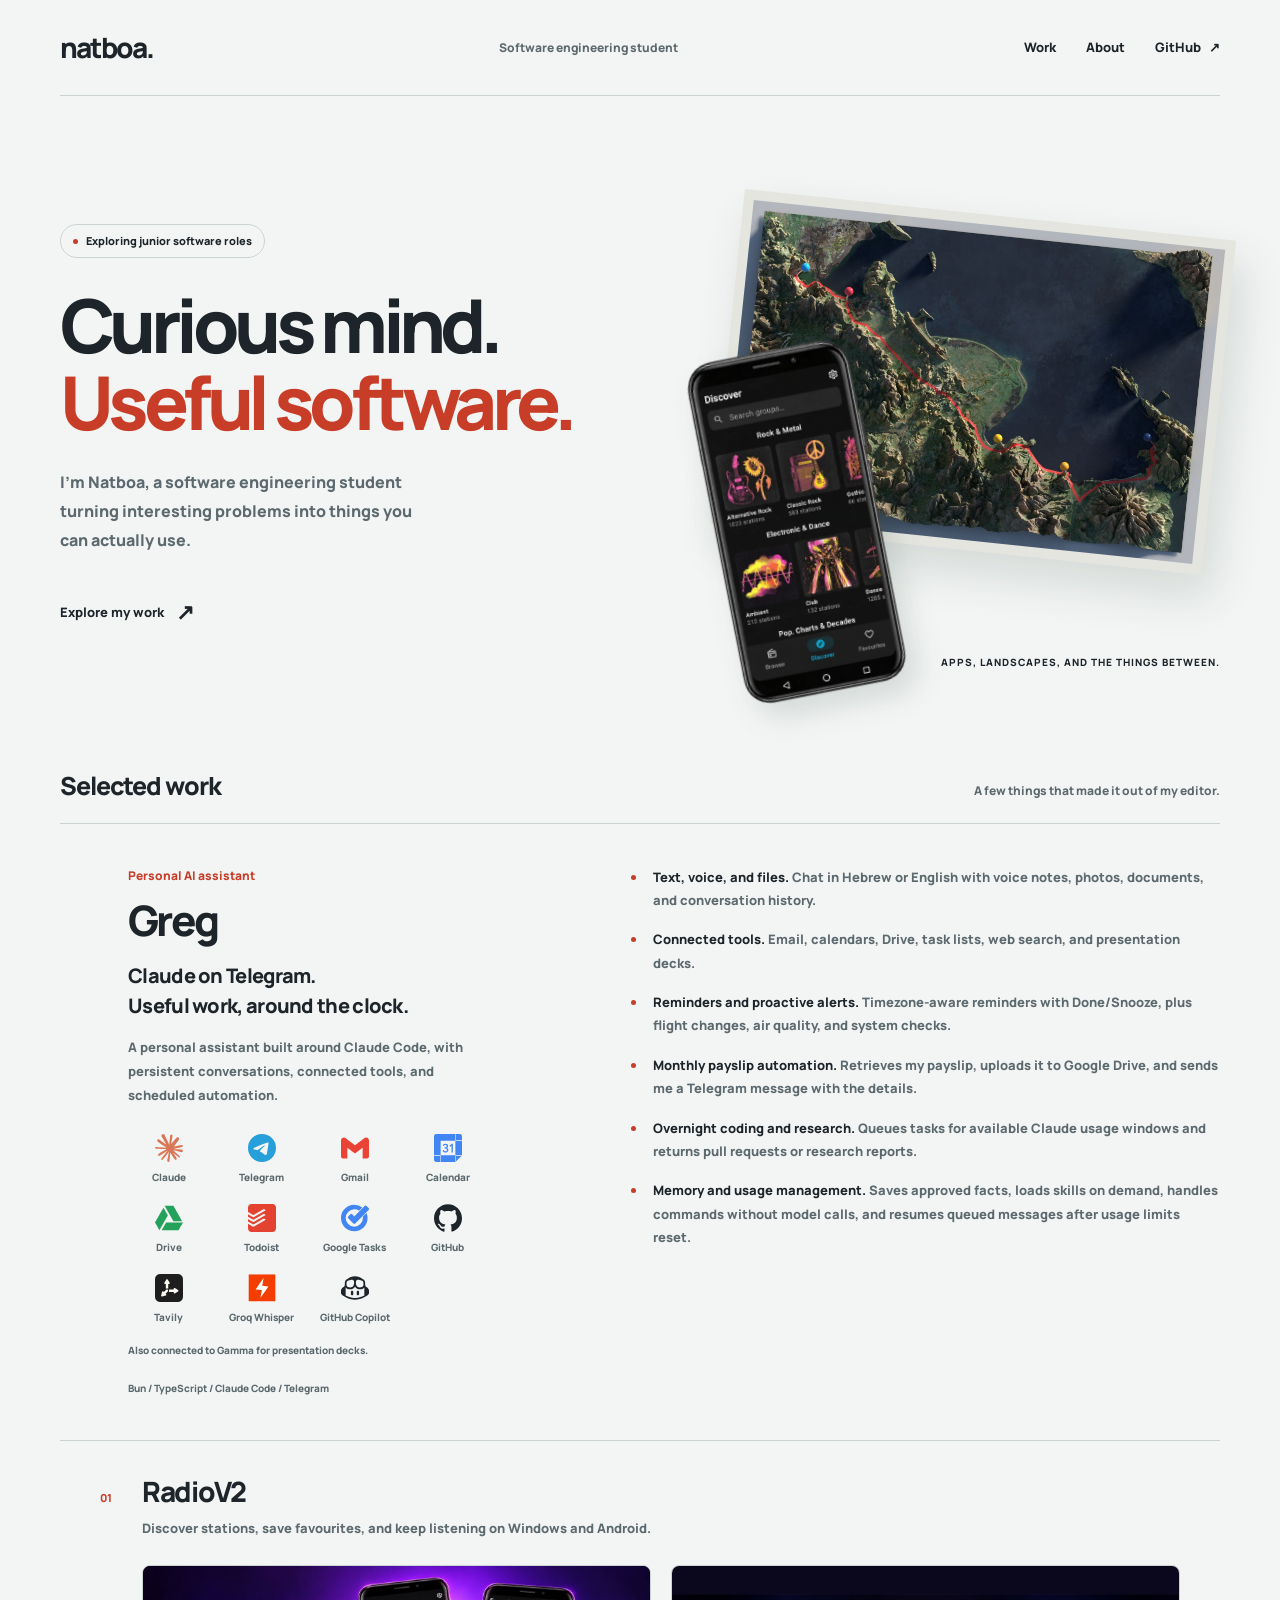
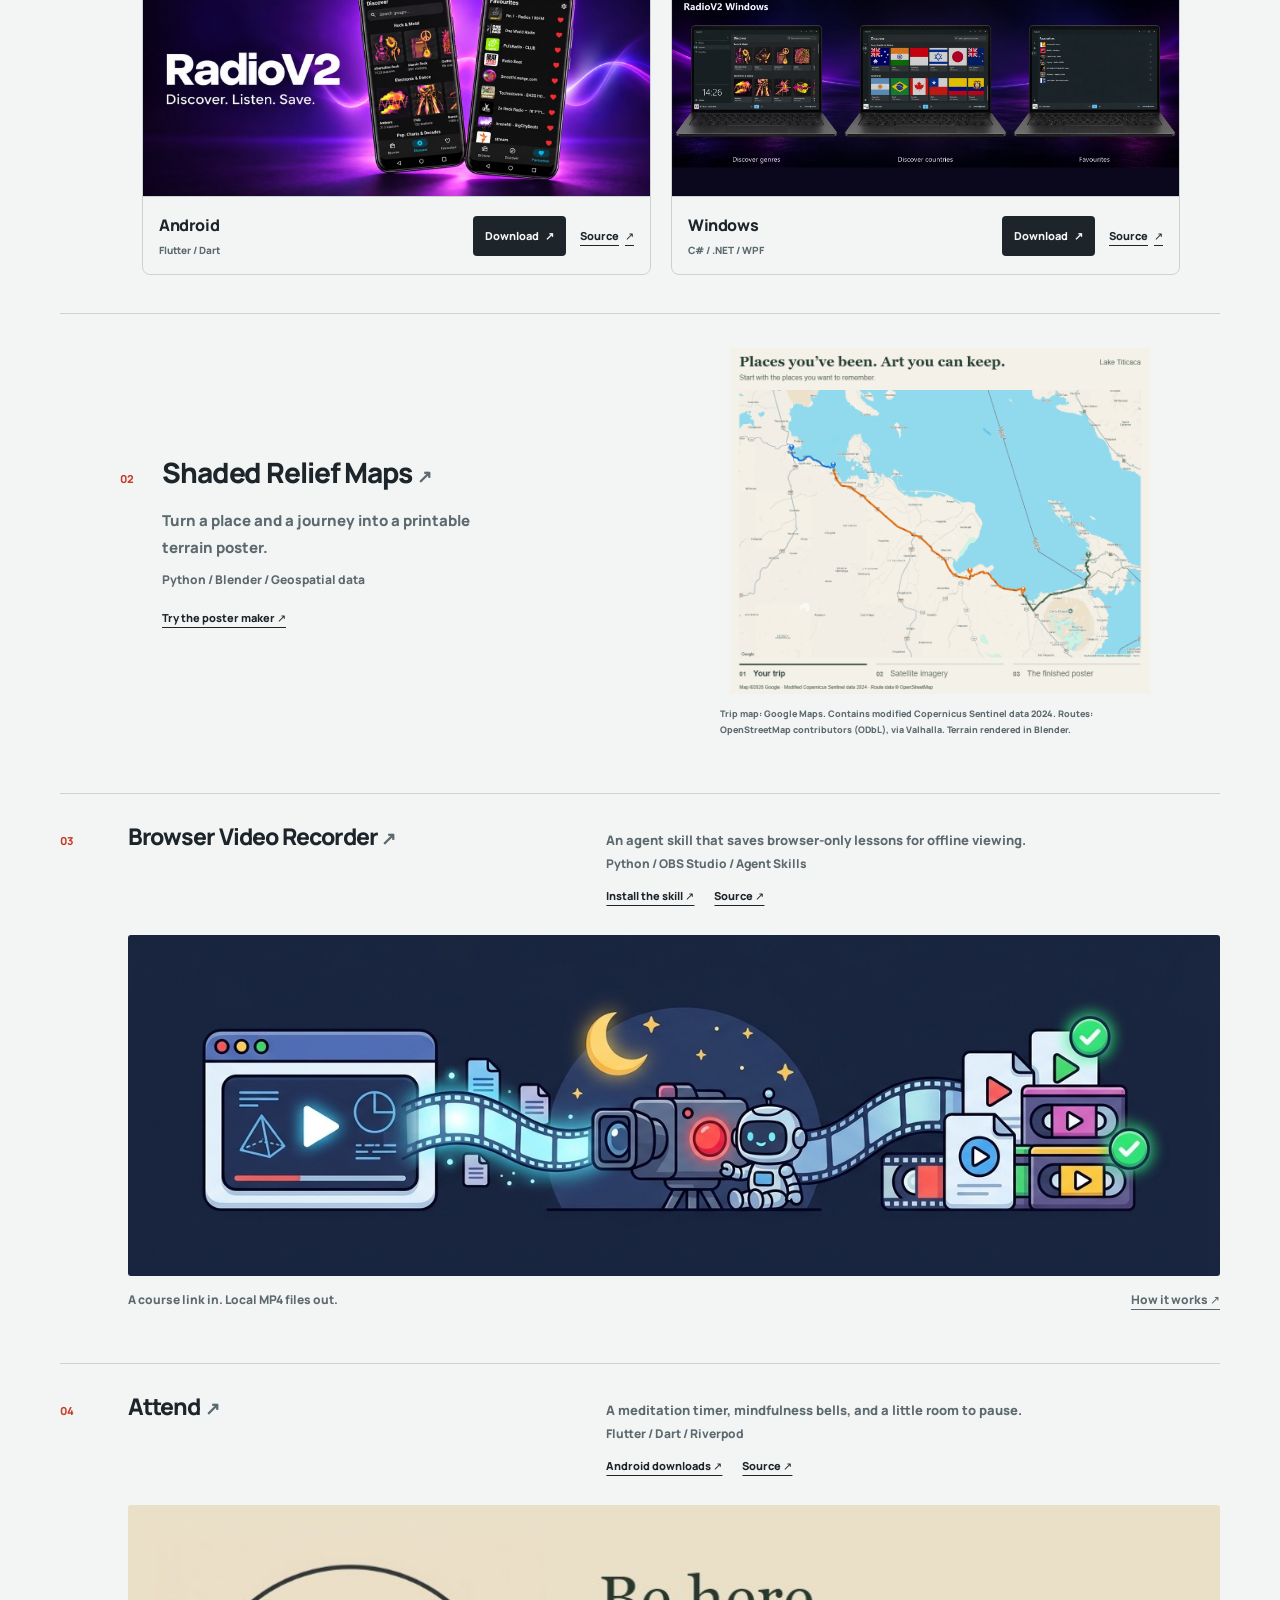
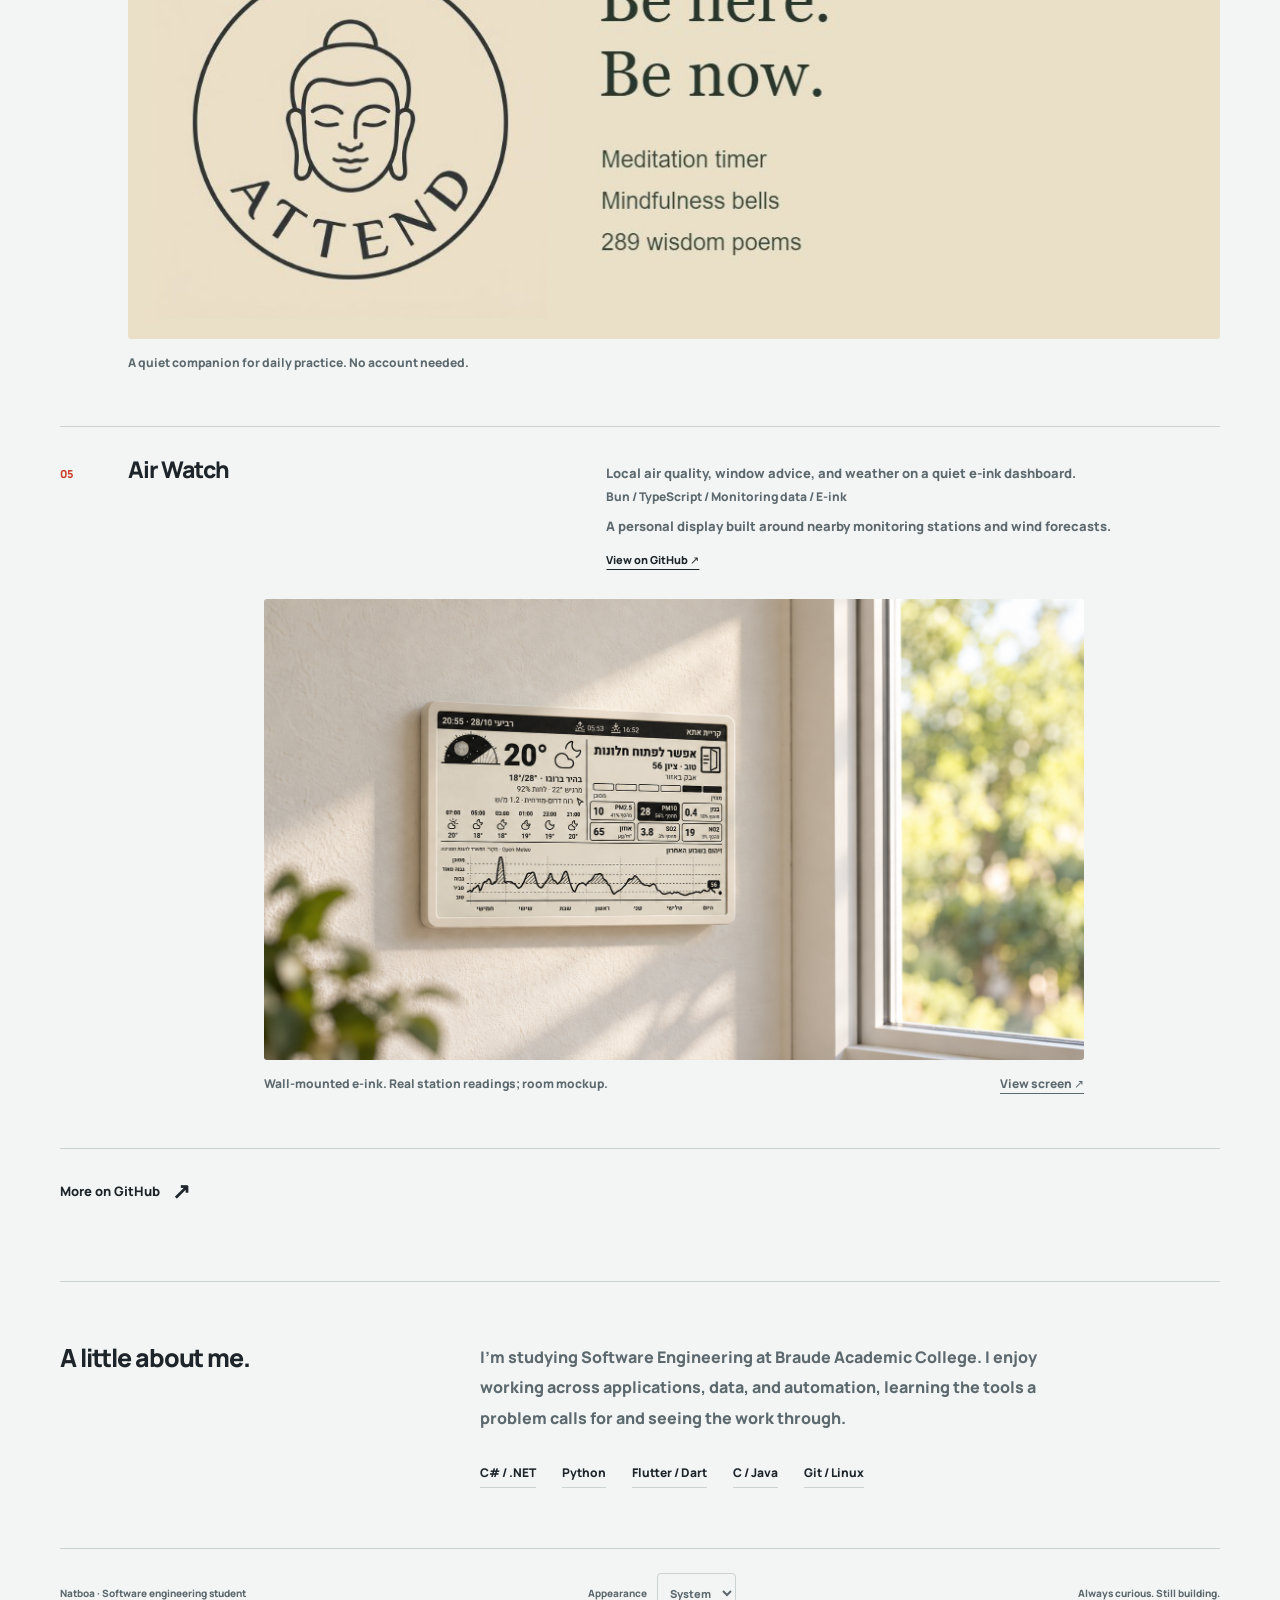
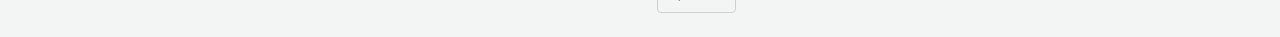
==== index.html @ 96e005fb "Add Air Watch e-ink dashboard and public source link" ====
<!doctype html>
<html lang="en">
<head>
  <meta charset="utf-8">
  <meta name="viewport" content="width=device-width, initial-scale=1">
  <meta name="description" content="Natboa, Software Engineering student at Braude Academic College. Explore my radio apps, terrain poster maker, and automation tools.">
  <meta name="theme-color" content="#f3f5f4" media="(prefers-color-scheme: light)">
  <meta name="theme-color" content="#151c1d" media="(prefers-color-scheme: dark)">
  <meta property="og:title" content="Natboa | Curious mind. Useful software.">
  <meta property="og:description" content="Apps, landscapes, and the things between. Selected projects by a Software Engineering student.">
  <meta property="og:type" content="website">
  <meta property="og:url" content="https://natboa.dev/">
  <meta property="og:image" content="https://natboa.dev/assets/social.jpg">
  <meta name="twitter:card" content="summary_large_image">
  <link rel="canonical" href="https://natboa.dev/">
  <link rel="icon" href="assets/favicon.svg" type="image/svg+xml">
  <link rel="preload" href="assets/manrope.woff2" as="font" type="font/woff2" crossorigin>
  <title>Natboa | Curious mind. Useful software.</title>
  <script>
    try {
      const savedTheme = localStorage.getItem('natboa-theme');
      if (savedTheme === 'light' || savedTheme === 'dark') document.documentElement.dataset.theme = savedTheme;
    } catch {}
  </script>
  <link rel="stylesheet" href="styles.css?v=7">
  <script src="app.js?v=2" defer></script>
</head>
<body>
  <a class="skip-link" href="#main">Skip to content</a>
  <div class="shell">
    <header class="site-nav">
      <a class="wordmark" href="#top" aria-label="Natboa, back to top">natboa.</a>
      <span class="role">Software engineering student</span>
      <nav aria-label="Main navigation">
        <a href="#work">Work</a>
        <a href="#about">About</a>
        <a href="https://github.com/Natboa" class="external">GitHub <span aria-hidden="true">↗</span></a>
      </nav>
    </header>

    <main id="main">
      <section class="hero" id="top" aria-labelledby="intro-title">
        <div class="hero-copy enter">
          <span class="availability">Exploring junior software roles</span>
          <h1 id="intro-title">Curious mind.<span>Useful software.</span></h1>
          <p>I'm Natboa, a software engineering student turning interesting problems into things you can actually use.</p>
          <a class="text-link hero-link" href="#work">Explore my work <span aria-hidden="true">↗</span></a>
        </div>
        <div class="hero-objects enter enter-later">
          <a class="terrain-print" href="#terrain" aria-label="Explore Shaded Relief Maps">
            <img src="assets/terrain.jpg" alt="Lake Titicaca rendered as a three-dimensional terrain poster, with a red travel route and colourful pins." width="1800" height="1200" fetchpriority="high">
          </a>
          <a class="phone-object" href="#radio" aria-label="Explore RadioV2">
            <img src="assets/phone.webp" alt="RadioV2 genre discovery inside an Android phone, including navigation buttons." width="500" height="958">
          </a>
          <p class="object-caption">Apps, landscapes, and the things between.</p>
        </div>
      </section>

      <section class="work" id="work" aria-labelledby="work-title">
        <div class="section-head">
          <h2 id="work-title">Selected work</h2>
          <p>A few things that made it out of my editor.</p>
        </div>

        <article class="greg-project" id="greg" aria-labelledby="greg-title">
          <div class="greg-copy">
            <p class="greg-kicker">Personal AI assistant</p>
            <h3 id="greg-title">Greg</h3>
            <p class="greg-intro">Claude on Telegram.<br>Useful work, around the clock.</p>
            <p class="greg-description">A personal assistant built around Claude Code, with persistent conversations, connected tools, and scheduled automation.</p>
            <ul class="greg-integrations" aria-label="Services and tools Greg uses">
              <li><span class="integration-icon" style="--brand-icon:url('assets/integrations/claude.svg');--brand-color:#d97757" aria-hidden="true"></span><span>Claude</span></li>
              <li><span class="integration-icon" style="--brand-icon:url('assets/integrations/telegram.svg');--brand-color:#269fdb" aria-hidden="true"></span><span>Telegram</span></li>
              <li><span class="integration-icon" style="--brand-icon:url('assets/integrations/gmail.svg');--brand-color:#ea4335" aria-hidden="true"></span><span>Gmail</span></li>
              <li><span class="integration-icon" style="--brand-icon:url('assets/integrations/googlecalendar.svg');--brand-color:#4285f4" aria-hidden="true"></span><span>Calendar</span></li>
              <li><span class="integration-icon" style="--brand-icon:url('assets/integrations/googledrive.svg');--brand-color:#24a15a" aria-hidden="true"></span><span>Drive</span></li>
              <li><span class="integration-icon" style="--brand-icon:url('assets/integrations/todoist.svg');--brand-color:#e44332" aria-hidden="true"></span><span>Todoist</span></li>
              <li><span class="integration-icon" style="--brand-icon:url('assets/integrations/googletasks.svg');--brand-color:#4285f4" aria-hidden="true"></span><span>Google Tasks</span></li>
              <li><span class="integration-icon" style="--brand-icon:url('assets/integrations/github.svg')" aria-hidden="true"></span><span>GitHub</span></li>
              <li><img class="integration-image" src="assets/integrations/tavily.svg" width="28" height="28" alt="" aria-hidden="true"><span>Tavily</span></li>
              <li><img class="integration-image" src="assets/integrations/groq.svg" width="28" height="28" alt="" aria-hidden="true"><span>Groq Whisper</span></li>
              <li><span class="integration-icon" style="--brand-icon:url('assets/integrations/githubcopilot.svg')" aria-hidden="true"></span><span>GitHub Copilot</span></li>
            </ul>
            <p class="greg-extra-integration">Also connected to Gamma for presentation decks.</p>
            <p class="greg-stack">Bun / TypeScript / Claude Code / Telegram</p>
          </div>
          <ul class="greg-capabilities" aria-label="Greg's capabilities">
            <li><strong>Text, voice, and files.</strong> Chat in Hebrew or English with voice notes, photos, documents, and conversation history.</li>
            <li><strong>Connected tools.</strong> Email, calendars, Drive, task lists, web search, and presentation decks.</li>
            <li><strong>Reminders and proactive alerts.</strong> Timezone-aware reminders with Done/Snooze, plus flight changes, air quality, and system checks.</li>
            <li><strong>Monthly payslip automation.</strong> Retrieves my payslip, uploads it to Google Drive, and sends me a Telegram message with the details.</li>
            <li><strong>Overnight coding and research.</strong> Queues tasks for available Claude usage windows and returns pull requests or research reports.</li>
            <li><strong>Memory and usage management.</strong> Saves approved facts, loads skills on demand, handles commands without model calls, and resumes queued messages after usage limits reset.</li>
          </ul>
        </article>

        <article class="project" id="radio">
          <div class="radio-layout">
            <header class="radio-heading">
              <span class="project-number" aria-hidden="true">01</span>
              <div><h3>RadioV2</h3><p>Discover stations, save favourites, and keep listening on Windows and Android.</p></div>
            </header>
            <div class="radio-gallery">
              <figure class="radio-platform">
                <a class="radio-artwork" href="assets/radio.jpg" target="_blank" rel="noopener" aria-label="View the RadioV2 Android banner at full size">
                  <img src="assets/radio.jpg" alt="Two RadioV2 Android screens, showing genre discovery and favourite stations, in black phone mockups on a purple background." width="1440" height="654" loading="lazy">
                </a>
                <figcaption class="platform-caption">
                  <div class="platform-name"><h4>Android</h4><p>Flutter / Dart</p></div>
                  <div class="platform-actions"><a class="platform-download" href="https://github.com/Natboa/RadioV2-Android/releases" aria-label="Download RadioV2 for Android">Download <span aria-hidden="true">↗</span></a><a class="platform-source" href="https://github.com/Natboa/RadioV2-Android" aria-label="View RadioV2 Android source">Source <span aria-hidden="true">↗</span></a></div>
                </figcaption>
              </figure>
              <figure class="radio-platform">
                <a class="radio-artwork" href="assets/radio-windows-laptops.webp" target="_blank" rel="noopener" aria-label="View the RadioV2 Windows laptop banner at full size">
                  <img src="assets/radio-windows-laptops.webp" alt="RadioV2 for Windows displayed on three laptops against a purple background: genre discovery, country discovery, and favourites." width="1800" height="620" loading="lazy">
                </a>
                <figcaption class="platform-caption">
                  <div class="platform-name"><h4>Windows</h4><p>C# / .NET / WPF</p></div>
                  <div class="platform-actions"><a class="platform-download" href="https://github.com/Natboa/RadioV2/releases" aria-label="Download RadioV2 for Windows">Download <span aria-hidden="true">↗</span></a><a class="platform-source" href="https://github.com/Natboa/RadioV2" aria-label="View RadioV2 Windows source">Source <span aria-hidden="true">↗</span></a></div>
                </figcaption>
              </figure>
            </div>
          </div>
        </article>

        <article class="project" id="terrain">
          <div class="terrain-layout">
          <div class="terrain-copy">
            <span class="project-number" aria-hidden="true">02</span>
            <h3><a href="https://mapyourtrip.vercel.app">Shaded Relief Maps <span aria-hidden="true">↗</span></a></h3>
            <div class="project-description">
              <p>Turn a place and a journey into a printable terrain poster.</p>
              <p class="stack">Python / Blender / Geospatial data</p>
              <div class="project-links"><a href="https://mapyourtrip.vercel.app">Try the poster maker ↗</a></div>
            </div>
          </div>
          <div class="project-preview" id="terrain-preview">

            <div class="preview-content">
              <div class="terrain-preview-frame"><picture><source media="(prefers-reduced-motion: reduce)" srcset="assets/terrain-still.jpg"><img id="terrain-animation" src="assets/terrain-process.gif" alt="The actual Lake Titicaca map with trip pins becomes satellite imagery, then the finished three-dimensional terrain poster." width="960" height="792" loading="lazy"></picture></div>
              <p class="asset-credit">Trip map: Google Maps. Contains modified Copernicus Sentinel data 2024. Routes: OpenStreetMap contributors (ODbL), via Valhalla. Terrain rendered in Blender.</p>
            </div>
          </div>
          </div>
        </article>

        <article class="project" id="recorder">
          <div class="project-row">
            <span class="project-number" aria-hidden="true">03</span>
            <h3><a href="https://github.com/Natboa/browser-video-recorder">Browser Video Recorder <span aria-hidden="true">↗</span></a></h3>
            <div class="project-description">
              <p>An agent skill that saves browser-only lessons for offline viewing.</p>
              <p class="stack">Python / OBS Studio / Agent Skills</p>
              <div class="project-links"><a href="https://github.com/Natboa/browser-video-recorder#install">Install the skill ↗</a><a href="https://github.com/Natboa/browser-video-recorder">Source ↗</a></div>
            </div>
          </div>
          <div class="project-preview">

            <div class="preview-content">
              <img class="wide-preview recorder-preview" src="assets/video-recorder.jpg" alt="Browser Video Recorder artwork, showing a browser video being recorded with OBS and saved locally." width="1376" height="430" loading="lazy">
              <div class="preview-caption"><p>A course link in. Local MP4 files out.</p><a href="https://github.com/Natboa/browser-video-recorder#readme">How it works ↗</a></div>
            </div>
          </div>
        </article>

        <article class="project" id="attend">
          <div class="project-row">
            <span class="project-number" aria-hidden="true">04</span>
            <h3><a href="https://github.com/Natboa/Attend-Meditation-Aid">Attend <span aria-hidden="true">↗</span></a></h3>
            <div class="project-description">
              <p>A meditation timer, mindfulness bells, and a little room to pause.</p>
              <p class="stack">Flutter / Dart / Riverpod</p>
              <div class="project-links"><a href="https://github.com/Natboa/Attend-Meditation-Aid/releases">Android downloads ↗</a><a href="https://github.com/Natboa/Attend-Meditation-Aid">Source ↗</a></div>
            </div>
          </div>
          <div class="project-preview">

            <div class="preview-content">
              <img class="wide-preview attend-preview" src="assets/attend.jpg" alt="Attend meditation app artwork, featuring a meditation timer, mindfulness bells, and 289 wisdom poems." width="1080" height="430" loading="lazy">
              <div class="preview-caption"><p>A quiet companion for daily practice. No account needed.</p></div>
            </div>
          </div>
        </article>
        <article class="project air-watch-project" id="air-watch" aria-labelledby="air-watch-title">
          <div class="project-row">
            <span class="project-number" aria-hidden="true">05</span>
            <h3 id="air-watch-title">Air Watch</h3>
            <div class="project-description">
              <p>Local air quality, window advice, and weather on a quiet e-ink dashboard.</p>
              <p class="stack">Bun / TypeScript / Monitoring data / E-ink</p>
              <p class="air-watch-note">A personal display built around nearby monitoring stations and wind forecasts.</p>
              <div class="project-links"><a href="https://github.com/Natboa/air-watch-public">View on GitHub ↗</a></div>
            </div>
          </div>
          <div class="project-preview">
            <div class="preview-content">
              <a href="assets/air-watch-wall.png" target="_blank" rel="noopener" aria-label="View the Air Watch e-ink presentation at full size">
                <img class="wide-preview air-watch-preview" src="assets/air-watch-wall.png" alt="A compact ivory e-ink Air Watch display mounted on a pale wall beside a window, showing current readings and a populated weekly pollution graph." width="1672" height="941" loading="lazy">
              </a>
              <div class="preview-caption"><p>Wall-mounted e-ink. Real station readings; room mockup.</p><a href="assets/air-watch-screen.png" target="_blank" rel="noopener">View screen ↗</a></div>
            </div>
          </div>
        </article>
        <a class="more-work text-link" href="https://github.com/Natboa?tab=repositories">More on GitHub <span aria-hidden="true">↗</span></a>
      </section>

      <section class="about" id="about" aria-labelledby="about-title">
        <h2 id="about-title">A little about me.</h2>
        <div>
          <p>I'm studying Software Engineering at Braude Academic College. I enjoy working across applications, data, and automation, learning the tools a problem calls for and seeing the work through.</p>
          <ul class="skills" aria-label="Technologies I work with"><li>C# / .NET</li><li>Python</li><li>Flutter / Dart</li><li>C / Java</li><li>Git / Linux</li></ul>
        </div>
      </section>
    </main>

    <footer>
      <p>Natboa · Software engineering student</p>
      <div class="appearance" hidden><label for="appearance">Appearance</label><select id="appearance"><option value="system">System</option><option value="light">Light</option><option value="dark">Dark</option></select></div>
      <p>Always curious. Still building.</p>
    </footer>
  </div>
</body>
</html>
---- styles.css ----
@font-face {
  font-family: Manrope;
  src: url('assets/manrope.woff2') format('woff2');
  font-style: normal;
  font-weight: 200 800;
  font-display: swap;
}

:root {
  color-scheme: light;
  --bg: #f3f5f4;
  --ink: #1d252a;
  --muted: #5c696e;
  --line: #cbd3d2;
  --accent: #c73d28;
  --surface: #e6ece9;
  --paper: #e4e5df;
  --shadow: #17362623;
  --ease-out: cubic-bezier(.23, 1, .32, 1);
}
@media (prefers-color-scheme: dark) {
  :root:not([data-theme="light"]) {
    color-scheme: dark;
    --bg: #151c1d; --ink: #f0f4ed; --muted: #a9bbb4;
    --line: #344642; --accent: #ff8066; --surface: #24332e;
    --shadow: #0006;
  }
}
:root[data-theme="dark"] {
  color-scheme: dark;
  --bg: #151c1d; --ink: #f0f4ed; --muted: #a9bbb4;
  --line: #344642; --accent: #ff8066; --surface: #24332e;
  --shadow: #0006;
}
* { box-sizing: border-box; }
html { scroll-behavior: smooth; scroll-padding-top: 28px; }
body { margin: 0; color: var(--ink); background: var(--bg); font: 400 16px/1.6 Manrope, Arial, sans-serif; }
a { color: inherit; text-underline-offset: 5px; text-decoration-thickness: 1px; touch-action: manipulation; }
button, select { font: inherit; color: inherit; touch-action: manipulation; }
button, summary { cursor: pointer; }
button, a, summary, select { -webkit-tap-highlight-color: transparent; }
img { display: block; width: 100%; height: auto; }
[hidden] { display: none !important; }
a:focus-visible, button:focus-visible, summary:focus-visible, select:focus-visible { outline: 3px solid var(--accent); outline-offset: 5px; border-radius: 2px; }
::selection { background: var(--accent); color: var(--bg); }
.shell { max-width: 1424px; margin: auto; padding: 0 60px; }
.skip-link { position: fixed; top: 12px; left: 12px; z-index: 10; background: var(--ink); color: var(--bg); padding: 10px 20px; transform: translateY(-160%); }
.skip-link:focus { transform: none; }
.site-nav { min-height: 96px; display: flex; align-items: center; justify-content: space-between; gap: 24px; border-bottom: 1px solid var(--line); }
.wordmark { font-size: 28px; font-weight: 800; letter-spacing: -.065em; text-decoration: none; }
.role { color: var(--muted); font-size: 12px; }
.site-nav nav { display: flex; align-items: center; gap: 30px; }
.site-nav nav a { font-size: 13px; font-weight: 600; text-decoration: none; padding: 12px 0; }
.external { display: flex; align-items: center; gap: 8px; }
.hero { display: grid; grid-template-columns: 1.12fr 1fr; align-items: center; gap: 5%; padding: 62px 0 45px; min-height: 650px; }
.hero-copy { position: relative; z-index: 2; }
.availability { display: inline-flex; align-items: center; gap: 8px; border: 1px solid var(--line); border-radius: 30px; padding: 7px 12px; font-size: 11px; font-weight: 600; }
.availability::before { content: ''; width: 5px; height: 5px; background: var(--accent); border-radius: 50%; }
h1 { font-size: clamp(54px, 5.8vw, 84px); letter-spacing: -.075em; line-height: 1.04; font-weight: 600; margin: 28px 0; }
h1 span { display: block; color: var(--accent); white-space: nowrap; }
.hero-copy > p { max-width: 365px; font-size: 16px; line-height: 1.8; color: var(--muted); }
.text-link { display: inline-flex; align-items: center; gap: 12px; font-size: 13px; font-weight: 700; text-decoration: none; }
.text-link > span { font-size: 22px; transition: transform 180ms var(--ease-out); }
.hero-link { margin-top: 20px; min-height: 44px; }
.hero-objects { position: relative; height: 500px; min-width: 0; }
.terrain-print { position: absolute; right: 0; top: 34px; width: 95%; padding: 10px; background: var(--paper); transform: rotate(6deg); box-shadow: 12px 22px 45px var(--shadow); transition: transform 500ms var(--ease-out); }
.phone-object { position: absolute; width: 37%; left: 0; top: 158px; transform: rotate(-11deg); filter: drop-shadow(9px 16px 14px var(--shadow)); transition: transform 500ms var(--ease-out); }
.object-caption { position: absolute; right: 0; bottom: 0; font-size: 10px; letter-spacing: .10em; text-transform: uppercase; }
.work { padding: 24px 0 0; }
.section-head { border-bottom: 1px solid var(--line); padding-bottom: 20px; display: flex; justify-content: space-between; align-items: baseline; gap: 20px; }
h2 { margin: 0; font-size: 25px; letter-spacing: -.045em; line-height: 1.3; font-weight: 700; }
.section-head p { font-size: 12px; color: var(--muted); margin: 0; }
.greg-project { display: grid; grid-template-columns: 1fr 1.35fr; align-items: start; gap: 64px; padding: 42px 0 44px 68px; border-bottom: 1px solid var(--line); scroll-margin-top: 24px; }
.greg-copy { max-width: 400px; min-width: 0; }
.greg-kicker { font-size: 12px; color: var(--accent); margin: 0 0 12px; font-weight: 650; }
#greg-title { font-size: 42px; font-weight: 600; letter-spacing: -.06em; line-height: 1.1; }
.greg-intro { font-size: 20px; line-height: 1.5; letter-spacing: -.035em; margin: 18px 0 14px; }
.greg-description { color: var(--muted); font-size: 13px; line-height: 1.85; max-width: 340px; }
.greg-stack { color: var(--muted); font-size: 10px; margin: 22px 0 0; }
.greg-integrations { list-style: none; display: grid; grid-template-columns: repeat(4, minmax(0, 1fr)); gap: 20px 12px; padding: 0; margin: 27px 0 0; max-width: 360px; }
.greg-integrations li { display: flex; flex-direction: column; align-items: center; gap: 8px; color: var(--muted); text-align: center; font-size: 10px; line-height: 1.4; min-width: 0; }
.integration-icon { display: block; width: 28px; height: 28px; background: var(--brand-color, var(--ink)); mask: var(--brand-icon) center / contain no-repeat; -webkit-mask: var(--brand-icon) center / contain no-repeat; }
.integration-image { display: block; width: 28px; height: 28px; object-fit: contain; }
.greg-extra-integration { color: var(--muted); font-size: 10px; margin: 18px 0 0; }
.greg-capabilities { margin: 0; padding: 0 0 0 18px; display: grid; gap: 16px; color: var(--muted); font-size: 13px; line-height: 1.8; }
.greg-capabilities li { padding-left: 6px; }
.greg-capabilities li::marker { color: var(--accent); }
.greg-capabilities strong { color: var(--ink); font-weight: 700; }
@media (max-width: 1100px) { .greg-project { padding-left: 0; gap: 36px; } }
@media (max-width: 767px) { .greg-project { grid-template-columns: 1fr; gap: 24px; padding: 30px 0; } .greg-copy { max-width: 100%; } #greg-title { font-size: 36px; } .greg-intro { font-size: 19px; } .greg-capabilities { gap: 14px; } }
.project { border-bottom: 1px solid var(--line); padding-bottom: 22px; scroll-margin-top: 30px; }
.project-row { display: grid; grid-template-columns: 44px 1fr 1.35fr; gap: 24px; align-items: baseline; padding: 28px 0 10px; }
.project-number { font-size: 11px; color: var(--accent); font-weight: 600; }
h3 { font-size: 23px; font-weight: 650; line-height: 1.3; letter-spacing: -.04em; margin: 0; }
h3 a { text-decoration: none; }
h3 span { display: inline-block; font-size: 18px; color: var(--muted); transition: transform 180ms var(--ease-out); }
.project-description p { margin: 0; font-size: 13px; color: var(--muted); }
.project-description .stack { font-size: 12px; margin-top: 3px; }
.project-links { display: flex; flex-wrap: wrap; gap: 4px 20px; margin-top: 10px; }
.project-links a { font-size: 11px; padding: 4px 0; }
.project-preview { margin-left: 68px; }
.preview-content { padding: 16px 0 10px; }
.wide-preview { border-radius: 3px; }
.preview-caption { display: flex; justify-content: space-between; align-items: center; gap: 16px; padding: 14px 0 22px; color: var(--muted); font-size: 12px; }
.preview-caption p { margin: 0; }
.preview-caption a { flex-shrink: 0; }
.radio-layout { max-width: 1080px; margin: 0 auto; padding: 32px 0 16px; }
.radio-heading { display: grid; grid-template-columns: 24px minmax(0, 1fr); gap: 18px; align-items: baseline; margin-bottom: 24px; }
.radio-heading h3 { font-size: 28px; letter-spacing: -.045em; }
.radio-heading p { margin: 8px 0 0; color: var(--muted); font-size: 13px; line-height: 1.8; }
.radio-gallery { display: grid; grid-template-columns: repeat(2, minmax(0, 1fr)); gap: 20px; margin-left: 42px; align-items: stretch; }
.radio-platform { min-width: 0; margin: 0; border: 1px solid var(--line); border-radius: 8px; overflow: hidden; }
.radio-artwork { display: flex; align-items: center; width: 100%; aspect-ratio: 2.2 / 1; overflow: hidden; background: #0b071c; }
.radio-artwork img { width: 100%; height: 100%; object-fit: contain; }
.radio-artwork:focus-visible { outline-offset: -5px; }
.platform-caption { display: flex; justify-content: space-between; align-items: center; gap: 16px; padding: 16px; border-top: 1px solid var(--line); }
.platform-name h4 { margin: 0; font-size: 16px; font-weight: 700; letter-spacing: -.025em; }
.platform-name p { margin: 3px 0 0; color: var(--muted); font-size: 10px; }
.platform-actions { display: flex; align-items: center; gap: 14px; }
.platform-actions a { display: inline-flex; align-items: center; justify-content: center; gap: 6px; white-space: nowrap; font-size: 11px; min-height: 40px; }
.platform-download { padding: 8px 12px; background: var(--ink); color: var(--bg); border-radius: 4px; font-weight: 650; text-decoration: none; }
.platform-source { padding: 8px 0; }
@media (hover: hover) and (pointer: fine) { .platform-download:hover { color: var(--bg); opacity: .85; } }
.terrain-layout { max-width: 1040px; margin: 0 auto; padding: 34px 0; display: grid; grid-template-columns: minmax(0, 1fr) minmax(0, 440px); gap: 64px; align-items: center; }
.terrain-copy { display: grid; grid-template-columns: 24px minmax(0, 1fr); gap: 16px 18px; align-items: baseline; }
.terrain-copy h3 { font-size: 28px; }
.terrain-copy .project-description { grid-column: 2; max-width: 360px; }
.terrain-copy .project-description > p:first-child { font-size: 15px; line-height: 1.8; margin-bottom: 9px; }
.terrain-copy .project-links { margin-top: 16px; }
#terrain-preview { margin: 0; }
#terrain-preview .preview-content { max-width: 440px; margin: 0; padding: 0; }
#terrain-preview .asset-credit { margin-top: 12px; font-size: 9px; line-height: 1.7; }
.terrain-preview-frame { max-width: 420px; margin: 0 auto; }
.terrain-preview-frame img { width: 100%; margin: auto; }
@media (max-width: 900px) { .terrain-layout { grid-template-columns: 1fr; max-width: 620px; gap: 26px; padding: 30px 0; } #terrain-preview .preview-content { margin: 0 auto; } }
.asset-credit { color: var(--muted); font-size: 10px; margin: 0; }
.more-work { margin-top: 25px; }
.about { display: grid; grid-template-columns: 1fr 2fr; gap: 50px; border-top: 1px solid var(--line); margin-top: 72px; padding: 60px 0; }
.about p { max-width: 600px; line-height: 1.9; color: var(--muted); font-size: 16px; margin: 0; }
.skills { list-style: none; display: flex; flex-wrap: wrap; gap: 12px 26px; margin: 25px 0 0; padding: 0; }
.skills li { font-size: 12px; border-bottom: 1px solid var(--line); padding: 5px 0; }
footer { display: flex; align-items: center; justify-content: space-between; gap: 20px; border-top: 1px solid var(--line); padding: 24px 0; color: var(--muted); font-size: 10px; }
footer p { margin: 0; }
.appearance { display: flex; align-items: center; gap: 10px; }
.appearance select { font-size: 11px; background: var(--bg); border: 1px solid var(--line); border-radius: 4px; padding: 8px; min-height: 40px; }
@keyframes enter { from { opacity: .3; transform: translateY(16px); } to { opacity: 1; transform: none; } }
.enter { animation: enter 600ms var(--ease-out) both; }
.enter-later { animation-delay: 80ms; }
@media (hover: hover) and (pointer: fine) {
  a:hover { color: var(--accent); }
  .text-link:hover > span, h3 a:hover > span { transform: translate(3px, -3px); }
  .hero-objects:hover .terrain-print { transform: rotate(3deg) translateY(-4px); }
  .hero-objects:hover .phone-object { transform: rotate(-7deg) translateY(-10px); }
}
@media (max-width: 1100px) {
  .shell { padding: 0 36px; }
  .hero { gap: 4%; min-height: 580px; padding: 48px 0 36px; }
  h1 { font-size: clamp(48px, 5.7vw, 64px); }
  .hero-objects { height: 420px; }
  .terrain-print { top: 48px; }
  .phone-object { top: 155px; }
  .object-caption { font-size: 8px; }
  .project-row { grid-template-columns: 30px 1fr 1.25fr; gap: 20px; }
  .project-preview { margin-left: 50px; }
  h3 { font-size: 21px; }
}
@media (max-width: 767px) {
  .shell { padding: 0 24px; }
  .site-nav { min-height: 80px; gap: 16px; }
  .wordmark { font-size: 25px; }
  .role { display: none; }
  .site-nav nav { gap: 19px; }
  .site-nav nav a { font-size: 12px; }
  .hero { grid-template-columns: 1fr; padding: 38px 0 24px; gap: 18px; }
  h1 { font-size: clamp(45px, 8.8vw, 66px); margin: 23px 0; }
  .hero-copy > p { font-size: 14px; max-width: 355px; }
  .hero-link { margin-top: 10px; }
  .hero-objects { height: clamp(330px, 73vw, 460px); width: min(100%, 540px); margin: 0 auto; }
  .terrain-print { width: 85%; top: 24px; right: 7px; padding: 8px; }
  .phone-object { width: 31%; left: 7px; top: 100px; }
  .object-caption { right: 4px; bottom: 0; font-size: 8px; letter-spacing: .07em; }
  .work { padding-top: 15px; }
  .section-head { align-items: start; flex-direction: column; gap: 7px; }
  .section-head h2 { font-size: 23px; }
  .section-head p { font-size: 11px; }
  .project-row { grid-template-columns: 24px 1fr; gap: 10px 14px; padding: 26px 0 4px; }
  .project-description { grid-column: 2; }
  .project-preview { margin-left: 38px; }
  .project { padding-bottom: 14px; }
  h3 { font-size: 22px; }
  .project-links { gap: 3px 18px; margin-top: 8px; }
  .project-links a { min-height: 36px; display: inline-flex; align-items: center; }
  .preview-content { margin-left: -38px; }
  .preview-caption { align-items: flex-start; flex-wrap: wrap; font-size: 11px; padding: 12px 0 18px; }
  .radio-layout { padding: 28px 0 12px; }
  .radio-heading { grid-template-columns: 1fr; gap: 0; margin-bottom: 20px; }
  .radio-heading .project-number { display: none; }
  .radio-heading h3 { font-size: 25px; }
  .radio-gallery { grid-template-columns: 1fr; margin-left: 0; gap: 16px; }
  .platform-caption { padding: 14px; gap: 12px; }
  .platform-actions { gap: 12px; }
  #terrain-preview .preview-content { margin: 0 auto; max-width: 360px; }
  .terrain-preview-frame { max-width: 300px; }
  .about { grid-template-columns: 1fr; gap: 25px; margin-top: 48px; padding: 40px 0; }
  .about p { font-size: 14px; }
  footer { flex-wrap: wrap; gap: 18px 12px; font-size: 9px; }
  footer .appearance { margin-left: auto; }
  footer > p:last-child { flex-basis: 100%; }
}
@media (max-width: 359px) {
  .hero-copy h1 { font-size: 36px; }
  .platform-caption { padding: 12px; }
  .platform-actions { gap: 10px; }
}
@media (prefers-reduced-motion: reduce) {
  html { scroll-behavior: auto; }
  *, *::before, *::after { animation: none !important; transition: none !important; }
  .hero-objects:hover .terrain-print { transform: rotate(6deg); }
  .hero-objects:hover .phone-object { transform: rotate(-11deg); }
}

/* Air Watch: preserve the existing project grid and theme tokens. */
.air-watch-note { margin-top: 10px !important; }
.air-watch-project .preview-content { max-width: 820px; margin-inline: auto; }
.air-watch-preview { width: 100%; }
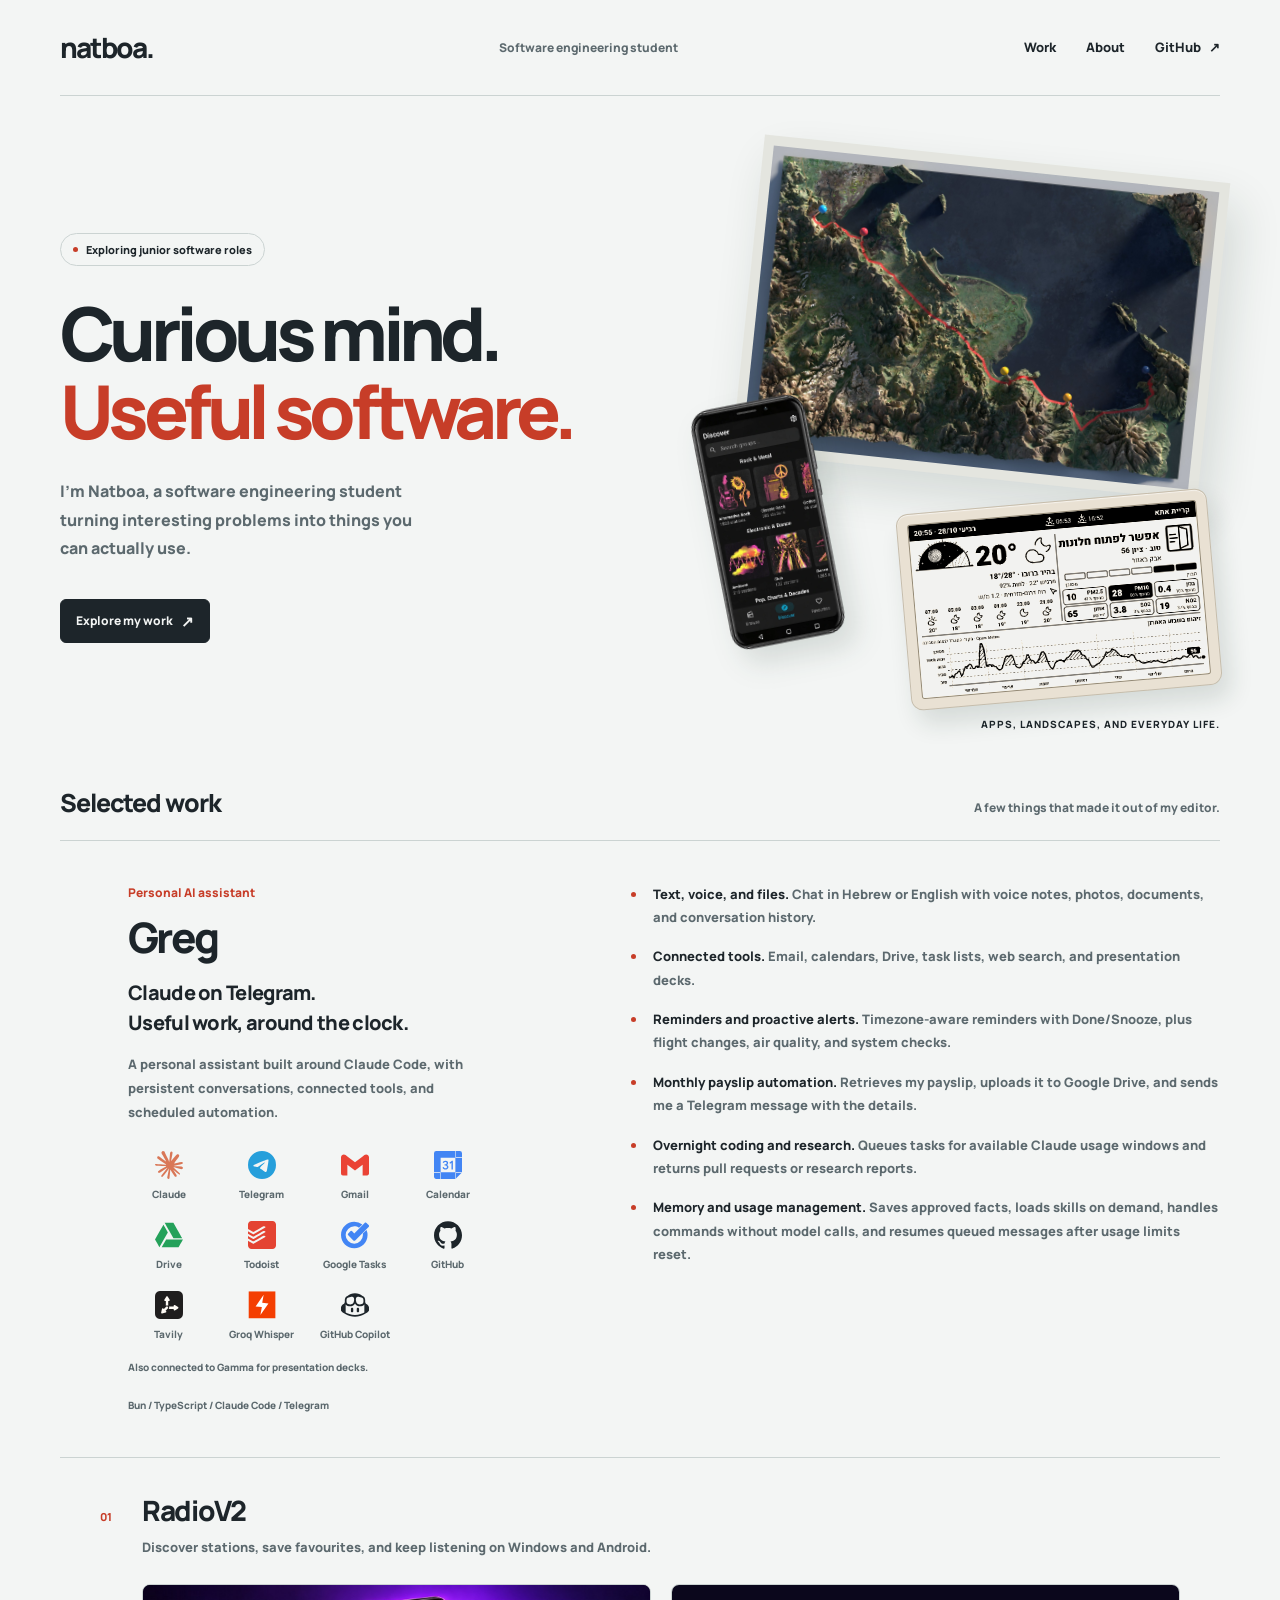
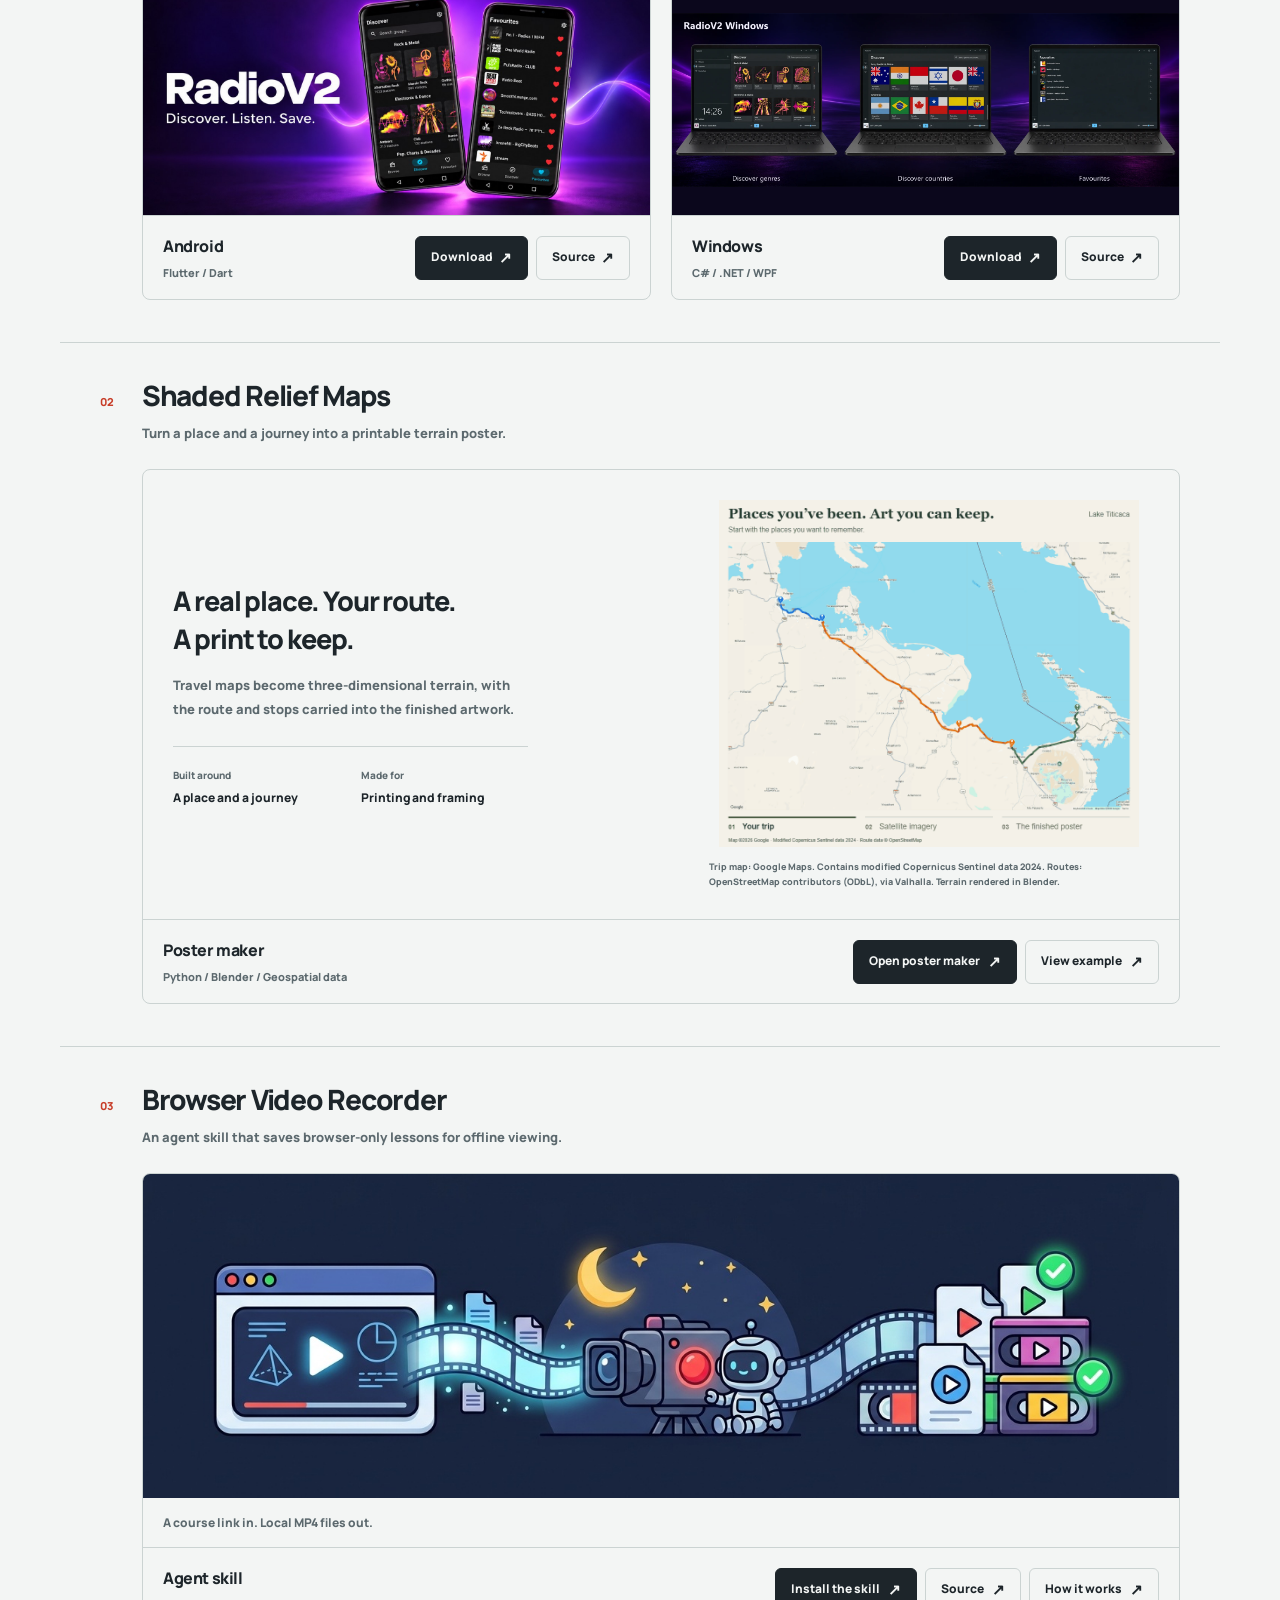
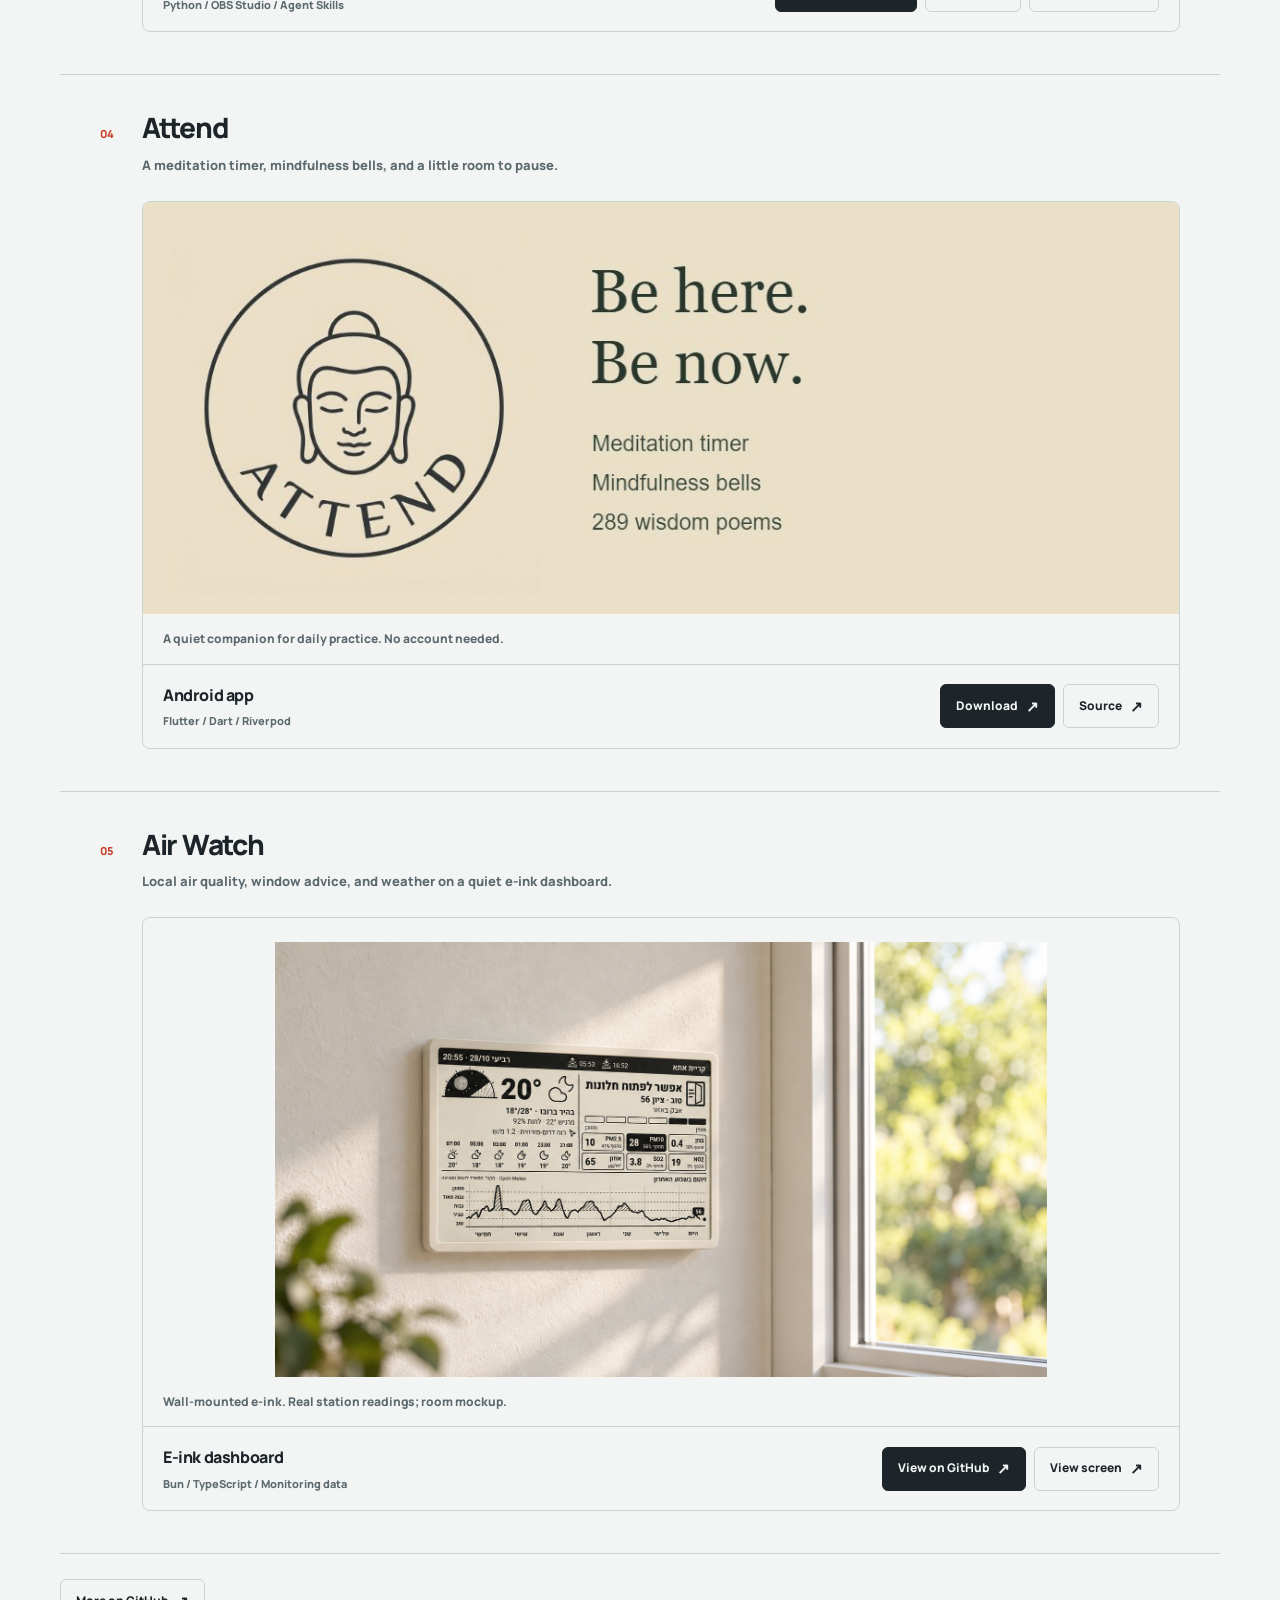
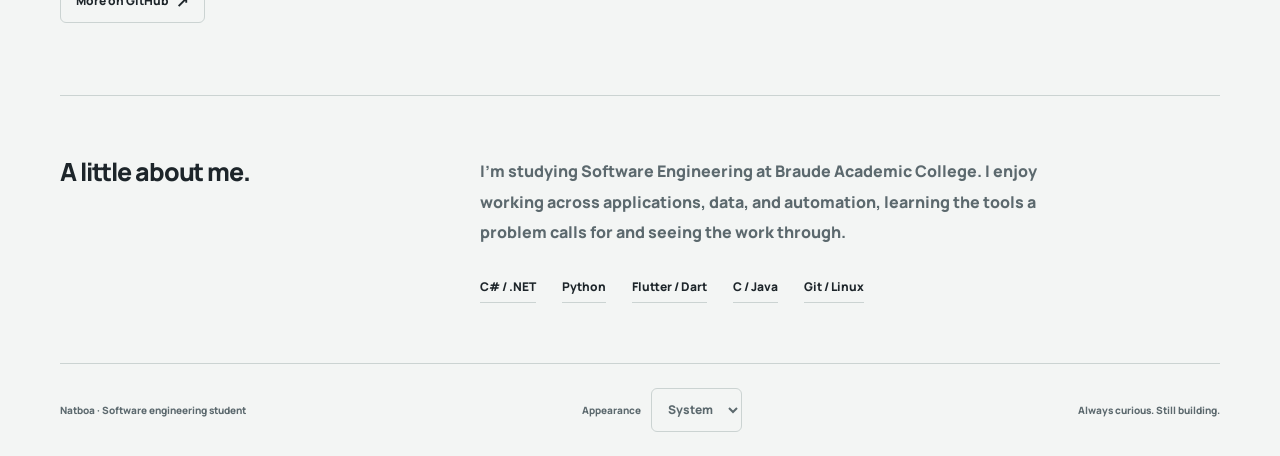
==== commit 96d96ae6: "Unify project presentation and add three-object interactive hero" ====
--- a/index.html
+++ b/index.html
@@ -22,7 +22,7 @@
       if (savedTheme === 'light' || savedTheme === 'dark') document.documentElement.dataset.theme = savedTheme;
     } catch {}
   </script>
-  <link rel="stylesheet" href="styles.css?v=7">
+  <link rel="stylesheet" href="styles.css?v=8">
   <script src="app.js?v=2" defer></script>
 </head>
 <body>
@@ -44,7 +44,7 @@
           <span class="availability">Exploring junior software roles</span>
           <h1 id="intro-title">Curious mind.<span>Useful software.</span></h1>
           <p>I'm Natboa, a software engineering student turning interesting problems into things you can actually use.</p>
-          <a class="text-link hero-link" href="#work">Explore my work <span aria-hidden="true">↗</span></a>
+          <a class="button button--primary hero-link" href="#work">Explore my work <span aria-hidden="true">↗</span></a>
         </div>
         <div class="hero-objects enter enter-later">
           <a class="terrain-print" href="#terrain" aria-label="Explore Shaded Relief Maps">
@@ -53,7 +53,10 @@
           <a class="phone-object" href="#radio" aria-label="Explore RadioV2">
             <img src="assets/phone.webp" alt="RadioV2 genre discovery inside an Android phone, including navigation buttons." width="500" height="958">
           </a>
-          <p class="object-caption">Apps, landscapes, and the things between.</p>
+          <a class="eink-object" href="#air-watch" aria-label="Explore the Air Watch e-ink dashboard">
+            <span class="eink-bezel"><img src="assets/air-watch-screen.png" alt="Air Watch's real rendered dashboard with current readings and a populated weekly graph, inside an ivory e-ink frame." width="800" height="480"></span>
+          </a>
+          <p class="object-caption">Apps, landscapes, and everyday life.</p>
         </div>
       </section>
 
@@ -96,113 +99,89 @@
         </article>
 
         <article class="project" id="radio">
-          <div class="radio-layout">
-            <header class="radio-heading">
+          <div class="radio-layout project-layout">
+            <header class="radio-heading project-heading">
               <span class="project-number" aria-hidden="true">01</span>
               <div><h3>RadioV2</h3><p>Discover stations, save favourites, and keep listening on Windows and Android.</p></div>
             </header>
             <div class="radio-gallery">
-              <figure class="radio-platform">
+              <figure class="radio-platform project-panel">
                 <a class="radio-artwork" href="assets/radio.jpg" target="_blank" rel="noopener" aria-label="View the RadioV2 Android banner at full size">
                   <img src="assets/radio.jpg" alt="Two RadioV2 Android screens, showing genre discovery and favourite stations, in black phone mockups on a purple background." width="1440" height="654" loading="lazy">
                 </a>
-                <figcaption class="platform-caption">
-                  <div class="platform-name"><h4>Android</h4><p>Flutter / Dart</p></div>
-                  <div class="platform-actions"><a class="platform-download" href="https://github.com/Natboa/RadioV2-Android/releases" aria-label="Download RadioV2 for Android">Download <span aria-hidden="true">↗</span></a><a class="platform-source" href="https://github.com/Natboa/RadioV2-Android" aria-label="View RadioV2 Android source">Source <span aria-hidden="true">↗</span></a></div>
+                <figcaption class="platform-caption panel-footer">
+                  <div class="platform-name panel-label"><h4>Android</h4><p>Flutter / Dart</p></div>
+                  <div class="platform-actions panel-actions"><a class="button button--primary" href="https://github.com/Natboa/RadioV2-Android/releases" aria-label="Download RadioV2 for Android">Download <span aria-hidden="true">↗</span></a><a class="button button--secondary" href="https://github.com/Natboa/RadioV2-Android" aria-label="View RadioV2 Android source">Source <span aria-hidden="true">↗</span></a></div>
                 </figcaption>
               </figure>
-              <figure class="radio-platform">
+              <figure class="radio-platform project-panel">
                 <a class="radio-artwork" href="assets/radio-windows-laptops.webp" target="_blank" rel="noopener" aria-label="View the RadioV2 Windows laptop banner at full size">
                   <img src="assets/radio-windows-laptops.webp" alt="RadioV2 for Windows displayed on three laptops against a purple background: genre discovery, country discovery, and favourites." width="1800" height="620" loading="lazy">
                 </a>
-                <figcaption class="platform-caption">
-                  <div class="platform-name"><h4>Windows</h4><p>C# / .NET / WPF</p></div>
-                  <div class="platform-actions"><a class="platform-download" href="https://github.com/Natboa/RadioV2/releases" aria-label="Download RadioV2 for Windows">Download <span aria-hidden="true">↗</span></a><a class="platform-source" href="https://github.com/Natboa/RadioV2" aria-label="View RadioV2 Windows source">Source <span aria-hidden="true">↗</span></a></div>
+                <figcaption class="platform-caption panel-footer">
+                  <div class="platform-name panel-label"><h4>Windows</h4><p>C# / .NET / WPF</p></div>
+                  <div class="platform-actions panel-actions"><a class="button button--primary" href="https://github.com/Natboa/RadioV2/releases" aria-label="Download RadioV2 for Windows">Download <span aria-hidden="true">↗</span></a><a class="button button--secondary" href="https://github.com/Natboa/RadioV2" aria-label="View RadioV2 Windows source">Source <span aria-hidden="true">↗</span></a></div>
                 </figcaption>
               </figure>
             </div>
           </div>
         </article>
 
-        <article class="project" id="terrain">
-          <div class="terrain-layout">
-          <div class="terrain-copy">
-            <span class="project-number" aria-hidden="true">02</span>
-            <h3><a href="https://mapyourtrip.vercel.app">Shaded Relief Maps <span aria-hidden="true">↗</span></a></h3>
-            <div class="project-description">
-              <p>Turn a place and a journey into a printable terrain poster.</p>
-              <p class="stack">Python / Blender / Geospatial data</p>
-              <div class="project-links"><a href="https://mapyourtrip.vercel.app">Try the poster maker ↗</a></div>
-            </div>
-          </div>
-          <div class="project-preview" id="terrain-preview">
-
-            <div class="preview-content">
-              <div class="terrain-preview-frame"><picture><source media="(prefers-reduced-motion: reduce)" srcset="assets/terrain-still.jpg"><img id="terrain-animation" src="assets/terrain-process.gif" alt="The actual Lake Titicaca map with trip pins becomes satellite imagery, then the finished three-dimensional terrain poster." width="960" height="792" loading="lazy"></picture></div>
-              <p class="asset-credit">Trip map: Google Maps. Contains modified Copernicus Sentinel data 2024. Routes: OpenStreetMap contributors (ODbL), via Valhalla. Terrain rendered in Blender.</p>
-            </div>
-          </div>
-          </div>
-        </article>
-
-        <article class="project" id="recorder">
-          <div class="project-row">
-            <span class="project-number" aria-hidden="true">03</span>
-            <h3><a href="https://github.com/Natboa/browser-video-recorder">Browser Video Recorder <span aria-hidden="true">↗</span></a></h3>
-            <div class="project-description">
-              <p>An agent skill that saves browser-only lessons for offline viewing.</p>
-              <p class="stack">Python / OBS Studio / Agent Skills</p>
-              <div class="project-links"><a href="https://github.com/Natboa/browser-video-recorder#install">Install the skill ↗</a><a href="https://github.com/Natboa/browser-video-recorder">Source ↗</a></div>
-            </div>
-          </div>
-          <div class="project-preview">
-
-            <div class="preview-content">
-              <img class="wide-preview recorder-preview" src="assets/video-recorder.jpg" alt="Browser Video Recorder artwork, showing a browser video being recorded with OBS and saved locally." width="1376" height="430" loading="lazy">
-              <div class="preview-caption"><p>A course link in. Local MP4 files out.</p><a href="https://github.com/Natboa/browser-video-recorder#readme">How it works ↗</a></div>
-            </div>
-          </div>
-        </article>
-
-        <article class="project" id="attend">
-          <div class="project-row">
-            <span class="project-number" aria-hidden="true">04</span>
-            <h3><a href="https://github.com/Natboa/Attend-Meditation-Aid">Attend <span aria-hidden="true">↗</span></a></h3>
-            <div class="project-description">
-              <p>A meditation timer, mindfulness bells, and a little room to pause.</p>
-              <p class="stack">Flutter / Dart / Riverpod</p>
-              <div class="project-links"><a href="https://github.com/Natboa/Attend-Meditation-Aid/releases">Android downloads ↗</a><a href="https://github.com/Natboa/Attend-Meditation-Aid">Source ↗</a></div>
-            </div>
-          </div>
-          <div class="project-preview">
-
-            <div class="preview-content">
-              <img class="wide-preview attend-preview" src="assets/attend.jpg" alt="Attend meditation app artwork, featuring a meditation timer, mindfulness bells, and 289 wisdom poems." width="1080" height="430" loading="lazy">
-              <div class="preview-caption"><p>A quiet companion for daily practice. No account needed.</p></div>
-            </div>
-          </div>
-        </article>
-        <article class="project air-watch-project" id="air-watch" aria-labelledby="air-watch-title">
-          <div class="project-row">
-            <span class="project-number" aria-hidden="true">05</span>
-            <h3 id="air-watch-title">Air Watch</h3>
-            <div class="project-description">
-              <p>Local air quality, window advice, and weather on a quiet e-ink dashboard.</p>
-              <p class="stack">Bun / TypeScript / Monitoring data / E-ink</p>
-              <p class="air-watch-note">A personal display built around nearby monitoring stations and wind forecasts.</p>
-              <div class="project-links"><a href="https://github.com/Natboa/air-watch-public">View on GitHub ↗</a></div>
-            </div>
-          </div>
-          <div class="project-preview">
-            <div class="preview-content">
-              <a href="assets/air-watch-wall.png" target="_blank" rel="noopener" aria-label="View the Air Watch e-ink presentation at full size">
-                <img class="wide-preview air-watch-preview" src="assets/air-watch-wall.png" alt="A compact ivory e-ink Air Watch display mounted on a pale wall beside a window, showing current readings and a populated weekly pollution graph." width="1672" height="941" loading="lazy">
-              </a>
-              <div class="preview-caption"><p>Wall-mounted e-ink. Real station readings; room mockup.</p><a href="assets/air-watch-screen.png" target="_blank" rel="noopener">View screen ↗</a></div>
-            </div>
-          </div>
-        </article>
-        <a class="more-work text-link" href="https://github.com/Natboa?tab=repositories">More on GitHub <span aria-hidden="true">↗</span></a>
+        <article class="project" id="terrain" aria-labelledby="terrain-title">
+          <div class="project-layout">
+            <header class="project-heading">
+              <span class="project-number" aria-hidden="true">02</span>
+              <div><h3 id="terrain-title">Shaded Relief Maps</h3><p>Turn a place and a journey into a printable terrain poster.</p></div>
+            </header>
+            <div class="project-panel poster-panel" id="terrain-preview">
+              <div class="poster-body">
+                <div class="poster-details">
+                  <p class="poster-intro">A real place. Your route.<br> A print to keep.</p>
+                  <p class="poster-description">Travel maps become three-dimensional terrain, with the route and stops carried into the finished artwork.</p>
+                  <dl class="poster-facts"><div><dt>Built around</dt><dd>A place and a journey</dd></div><div><dt>Made for</dt><dd>Printing and framing</dd></div></dl>
+                </div>
+                <div class="poster-visual"><div class="terrain-preview-frame"><picture><source media="(prefers-reduced-motion: reduce)" srcset="assets/terrain-still.jpg"><img id="terrain-animation" src="assets/terrain-process.gif" alt="The actual Lake Titicaca map with trip pins becomes satellite imagery, then the finished three-dimensional terrain poster." width="960" height="792" loading="lazy"></picture></div><p class="asset-credit">Trip map: Google Maps. Contains modified Copernicus Sentinel data 2024. Routes: OpenStreetMap contributors (ODbL), via Valhalla. Terrain rendered in Blender.</p></div>
+              </div>
+              <div class="panel-footer">
+                <div class="panel-label"><h4>Poster maker</h4><p>Python / Blender / Geospatial data</p></div>
+                <div class="panel-actions"><a class="button button--primary" href="https://mapyourtrip.vercel.app">Open poster maker <span aria-hidden="true">↗</span></a><a class="button button--secondary" href="assets/terrain.jpg" target="_blank" rel="noopener">View example <span aria-hidden="true">↗</span></a></div>
+              </div>
+            </div>
+          </div>
+        </article>
+
+        <article class="project" id="recorder" aria-labelledby="recorder-title">
+          <div class="project-layout">
+            <header class="project-heading"><span class="project-number" aria-hidden="true">03</span><div><h3 id="recorder-title">Browser Video Recorder</h3><p>An agent skill that saves browser-only lessons for offline viewing.</p></div></header>
+            <div class="project-panel showcase-panel">
+              <a class="panel-artwork recorder-artwork" href="assets/video-recorder.jpg" target="_blank" rel="noopener" aria-label="View the Browser Video Recorder image at full size"><img src="assets/video-recorder.jpg" alt="Browser Video Recorder artwork, showing a browser video recorded with OBS and saved locally." width="1376" height="430" loading="lazy"></a>
+              <p class="panel-caption">A course link in. Local MP4 files out.</p>
+              <div class="panel-footer"><div class="panel-label"><h4>Agent skill</h4><p>Python / OBS Studio / Agent Skills</p></div><div class="panel-actions"><a class="button button--primary" href="https://github.com/Natboa/browser-video-recorder#install">Install the skill <span aria-hidden="true">↗</span></a><a class="button button--secondary" href="https://github.com/Natboa/browser-video-recorder">Source <span aria-hidden="true">↗</span></a><a class="button button--secondary" href="https://github.com/Natboa/browser-video-recorder#readme">How it works <span aria-hidden="true">↗</span></a></div></div>
+            </div>
+          </div>
+        </article>
+
+        <article class="project" id="attend" aria-labelledby="attend-title">
+          <div class="project-layout">
+            <header class="project-heading"><span class="project-number" aria-hidden="true">04</span><div><h3 id="attend-title">Attend</h3><p>A meditation timer, mindfulness bells, and a little room to pause.</p></div></header>
+            <div class="project-panel showcase-panel">
+              <a class="panel-artwork attend-artwork" href="assets/attend.jpg" target="_blank" rel="noopener" aria-label="View the Attend image at full size"><img src="assets/attend.jpg" alt="Attend meditation app artwork, featuring a timer, mindfulness bells, and wisdom poems." width="1080" height="430" loading="lazy"></a>
+              <p class="panel-caption">A quiet companion for daily practice. No account needed.</p>
+              <div class="panel-footer"><div class="panel-label"><h4>Android app</h4><p>Flutter / Dart / Riverpod</p></div><div class="panel-actions"><a class="button button--primary" href="https://github.com/Natboa/Attend-Meditation-Aid/releases">Download <span aria-hidden="true">↗</span></a><a class="button button--secondary" href="https://github.com/Natboa/Attend-Meditation-Aid">Source <span aria-hidden="true">↗</span></a></div></div>
+            </div>
+          </div>
+        </article>
+        <article class="project" id="air-watch" aria-labelledby="air-watch-title">
+          <div class="project-layout">
+            <header class="project-heading"><span class="project-number" aria-hidden="true">05</span><div><h3 id="air-watch-title">Air Watch</h3><p>Local air quality, window advice, and weather on a quiet e-ink dashboard.</p></div></header>
+            <div class="project-panel showcase-panel">
+              <a class="panel-artwork air-watch-artwork" href="assets/air-watch-wall.png" target="_blank" rel="noopener" aria-label="View the Air Watch image at full size"><img src="assets/air-watch-wall.png" alt="A compact ivory Air Watch display mounted on a wall beside a window, showing real station readings and a populated weekly graph." width="1672" height="941" loading="lazy"></a>
+              <p class="panel-caption">Wall-mounted e-ink. Real station readings; room mockup.</p>
+              <div class="panel-footer"><div class="panel-label"><h4>E-ink dashboard</h4><p>Bun / TypeScript / Monitoring data</p></div><div class="panel-actions"><a class="button button--primary" href="https://github.com/Natboa/air-watch-public">View on GitHub <span aria-hidden="true">↗</span></a><a class="button button--secondary" href="assets/air-watch-screen.png">View screen <span aria-hidden="true">↗</span></a></div></div>
+            </div>
+          </div>
+        </article>
+        <a class="more-work button button--secondary" href="https://github.com/Natboa?tab=repositories">More on GitHub <span aria-hidden="true">↗</span></a>
       </section>
 
       <section class="about" id="about" aria-labelledby="about-title">
--- a/styles.css
+++ b/styles.css
@@ -223,3 +223,140 @@
 .air-watch-note { margin-top: 10px !important; }
 .air-watch-project .preview-content { max-width: 820px; margin-inline: auto; }
 .air-watch-preview { width: 100%; }
+
+/* Three project objects with native CSS hover feedback. */
+:root { --eink-shell: #e9e1d3; --eink-edge: #c6bdac; }
+.hero-objects { height: 520px; }
+.hero-objects .terrain-print { top: 10px; right: 2%; width: 88%; transform: rotate(6deg); transition: transform 250ms var(--ease-out); }
+.hero-objects .phone-object { top: 150px; left: 0; width: 29%; z-index: 2; transform: rotate(-11deg); transition: transform 250ms var(--ease-out); }
+.eink-object { position: absolute; right: 2%; bottom: 35px; width: 64%; z-index: 3; display: block; text-decoration: none; transform: rotate(-5deg); transition: transform 250ms var(--ease-out); }
+.eink-bezel { display: block; padding: 10px; border: 1px solid var(--eink-edge); border-radius: 12px; background: var(--eink-shell); box-shadow: 7px 14px 24px var(--shadow), inset 0 1px 1px #fff9; }
+.eink-bezel img { border-radius: 3px; filter: sepia(.18) brightness(.95); border: 1px solid #948c7b; }
+.hero-objects .object-caption { bottom: -4px; }
+@media (hover: hover) and (pointer: fine) and (prefers-reduced-motion: no-preference) {
+  .hero-objects:hover .terrain-print { transform: translate(6px,-8px) rotate(8deg); }
+  .hero-objects:hover .phone-object { transform: translate(-7px,4px) rotate(-13deg); }
+  .hero-objects:hover .eink-object { transform: translate(8px,6px) rotate(-2deg); }
+  .hero-objects .terrain-print:hover,
+  .hero-objects .phone-object:hover,
+  .hero-objects .eink-object:hover {
+    transform: translateY(-10px) rotate(0deg) scale(1.05);
+    z-index: 5;
+  }
+}
+@media (max-width: 1100px) and (min-width: 768px) {
+  .hero-objects { height: 440px; }
+  .hero-objects .phone-object { top: 128px; }
+  .eink-object { bottom: 38px; }
+  .eink-bezel { padding: 8px; border-radius: 10px; }
+}
+@media (max-width: 767px) {
+  .hero-objects { height: clamp(320px,84vw,450px); }
+  .hero-objects .terrain-print { top: 15px; right: 2%; width: 88%; }
+  .hero-objects .phone-object { top: 108px; left: 0; width: 29%; }
+  .eink-object { right: 2%; bottom: 35px; width: 64%; }
+  .eink-bezel { padding: 7px; border-radius: 9px; }
+  .hero-objects .object-caption { bottom: 0; }
+}
+@media (prefers-reduced-motion: reduce) {
+  .hero-objects .terrain-print, .hero-objects:hover .terrain-print { transform: rotate(6deg); transition: none; }
+  .hero-objects .phone-object, .hero-objects:hover .phone-object { transform: rotate(-11deg); transition: none; }
+  .hero-objects .eink-object, .hero-objects:hover .eink-object { transform: rotate(-5deg); transition: none; }
+}
+
+/* Revision: expose the poster and route; device pair sits below it. */
+.hero-objects { height: 560px; }
+.hero-objects .terrain-print { top: 0; right: 1%; width: 90%; }
+.hero-objects .phone-object { top: 235px; width: 26%; }
+.eink-object { right: 1%; bottom: 20px; width: 60%; }
+@media (max-width: 1100px) and (min-width: 768px) {
+  .hero-objects { height: 460px; }
+  .hero-objects .phone-object { top: 165px; }
+  .eink-object { bottom: 36px; }
+}
+@media (max-width: 767px) {
+  .hero-objects { height: clamp(350px,93vw,500px); }
+  .hero-objects .terrain-print { top: 12px; width: 90%; right: 1%; }
+  .hero-objects .phone-object { top: 157px; width: 26%; }
+  .eink-object { bottom: 27px; width: 60%; right: 1%; }
+}
+
+.hero-objects .object-caption { bottom: -24px; }
+
+/* Shared project presentation and actions. Navigation and in-text references remain text links. */
+:root { --control-height: 44px; --control-radius: 6px; }
+.button { display: inline-flex; align-items: center; justify-content: center; gap: 8px; min-height: var(--control-height); max-width: 100%; padding: 10px 15px; border: 1px solid transparent; border-radius: var(--control-radius); font-size: 12px; font-weight: 650; line-height: 1.4; text-align: center; text-decoration: none; vertical-align: middle; transition: background-color 160ms ease, border-color 160ms ease, color 160ms ease; }
+.button > span { flex-shrink: 0; font-size: 15px; }
+.button--primary { background: var(--ink); border-color: var(--ink); color: var(--bg); }
+.button--secondary { background: transparent; border-color: var(--line); color: var(--ink); }
+.button:focus-visible { outline: 2px solid var(--accent); outline-offset: 4px; }
+.site-nav nav a { border-radius: var(--control-radius); }
+.appearance select { min-height: var(--control-height); border-radius: var(--control-radius); border-color: var(--line); padding: 10px 12px; font-size: 12px; }
+.project-layout { max-width: 1080px; margin: 0 auto; padding: 34px 0 20px; }
+.project-heading { display: grid; grid-template-columns: 24px minmax(0,1fr); gap: 18px; align-items: baseline; margin: 0 0 24px; }
+.project-heading h3 { font-size: 28px; font-weight: 650; letter-spacing: -.045em; line-height: 1.3; }
+.project-heading p { margin: 8px 0 0; color: var(--muted); font-size: 13px; line-height: 1.8; }
+.project-panel { min-width: 0; border: 1px solid var(--line); border-radius: 8px; overflow: hidden; }
+.project-layout > .project-panel { margin-left: 42px; }
+.project-layout > #terrain-preview { margin-left: 42px; }
+.panel-footer { display: flex; justify-content: space-between; align-items: center; flex-wrap: wrap; gap: 16px; padding: 18px 20px; border-top: 1px solid var(--line); }
+.panel-label { min-width: 0; }
+.panel-label h4 { margin: 0; font-size: 16px; font-weight: 700; letter-spacing: -.025em; }
+.panel-label p { margin: 5px 0 0; color: var(--muted); font-size: 11px; line-height: 1.5; }
+.panel-actions { display: flex; flex-wrap: wrap; align-items: center; gap: 8px; }
+.platform-actions a { min-height: var(--control-height); font-size: 12px; }
+.platform-actions .button { padding: 10px 15px; }
+.panel-artwork { display: block; }
+.panel-artwork img { display: block; width: 100%; height: auto; }
+.panel-artwork:focus-visible { outline-offset: -5px; }
+.panel-caption { margin: 0; padding: 15px 20px; color: var(--muted); font-size: 12px; line-height: 1.6; }
+.project-panel .air-watch-artwork { max-width: 820px; margin: 24px auto 0; padding: 0 24px; }
+.poster-body { display: grid; grid-template-columns: minmax(0,1fr) minmax(0,440px); align-items: center; gap: 42px; padding: 30px; }
+.poster-details { max-width: 355px; }
+.poster-intro { margin: 0; color: var(--ink); font-size: 27px; font-weight: 600; line-height: 1.4; letter-spacing: -.04em; }
+.poster-description { margin: 16px 0 0; color: var(--muted); font-size: 13px; line-height: 1.85; }
+.poster-facts { display: grid; grid-template-columns: repeat(2,minmax(0,1fr)); gap: 20px; margin: 25px 0 0; padding-top: 20px; border-top: 1px solid var(--line); }
+.poster-facts dt { margin: 0 0 5px; color: var(--muted); font-size: 10px; }
+.poster-facts dd { margin: 0; color: var(--ink); font-size: 12px; line-height: 1.6; }
+.poster-visual { min-width: 0; }
+#terrain-preview .terrain-preview-frame { max-width: 420px; }
+#terrain-preview .asset-credit { margin: 12px 0 0; color: var(--muted); font-size: 9px; line-height: 1.7; }
+@media (hover: hover) and (pointer: fine) {
+  .button--primary:hover { color: var(--bg); background: var(--accent); border-color: var(--accent); }
+  .button--secondary:hover { color: var(--ink); background: var(--surface); border-color: var(--muted); }
+}
+@media (max-width: 1100px) {
+  .platform-caption { flex-direction: column; align-items: flex-start; }
+  .poster-body { gap: 28px; padding: 24px; grid-template-columns: minmax(0,1fr) minmax(0,1.15fr); }
+  .poster-intro { font-size: 24px; }
+}
+@media (max-width: 900px) {
+  .poster-body { grid-template-columns: 1fr; gap: 24px; }
+  .poster-visual { order: -1; max-width: 440px; margin-inline: auto; }
+  .poster-details { max-width: none; }
+  .poster-intro br { display: none; }
+  .poster-intro { font-size: 23px; }
+  .poster-facts { margin-top: 20px; }
+}
+@media (max-width: 767px) {
+  .project-layout { padding: 28px 0 12px; }
+  .project-heading { grid-template-columns: 1fr; gap: 0; margin-bottom: 20px; }
+  .project-heading .project-number { display: none; }
+  .project-heading h3 { font-size: 25px; }
+  .project-layout > .project-panel { margin-left: 0; }
+  .project-layout > #terrain-preview { margin-left: 0; }
+  .radio-gallery { margin-left: 0; }
+  .panel-footer { padding: 16px; gap: 16px; align-items: flex-start; }
+  .panel-actions { width: 100%; }
+  .panel-actions .button { flex-grow: 1; }
+  .panel-caption { padding: 13px 16px; font-size: 11px; }
+  .poster-body { padding: 20px; gap: 20px; }
+  #terrain-preview .terrain-preview-frame { max-width: 300px; }
+  .poster-description { margin-top: 12px; }
+  .project-panel .air-watch-artwork { padding: 0 16px; margin-top: 16px; }
+}
+@media (max-width: 359px) {
+  .button { padding-inline: 12px; font-size: 11px; }
+  .platform-actions .button { padding-inline: 12px; font-size: 11px; }
+  .poster-body { padding: 16px; }
+}
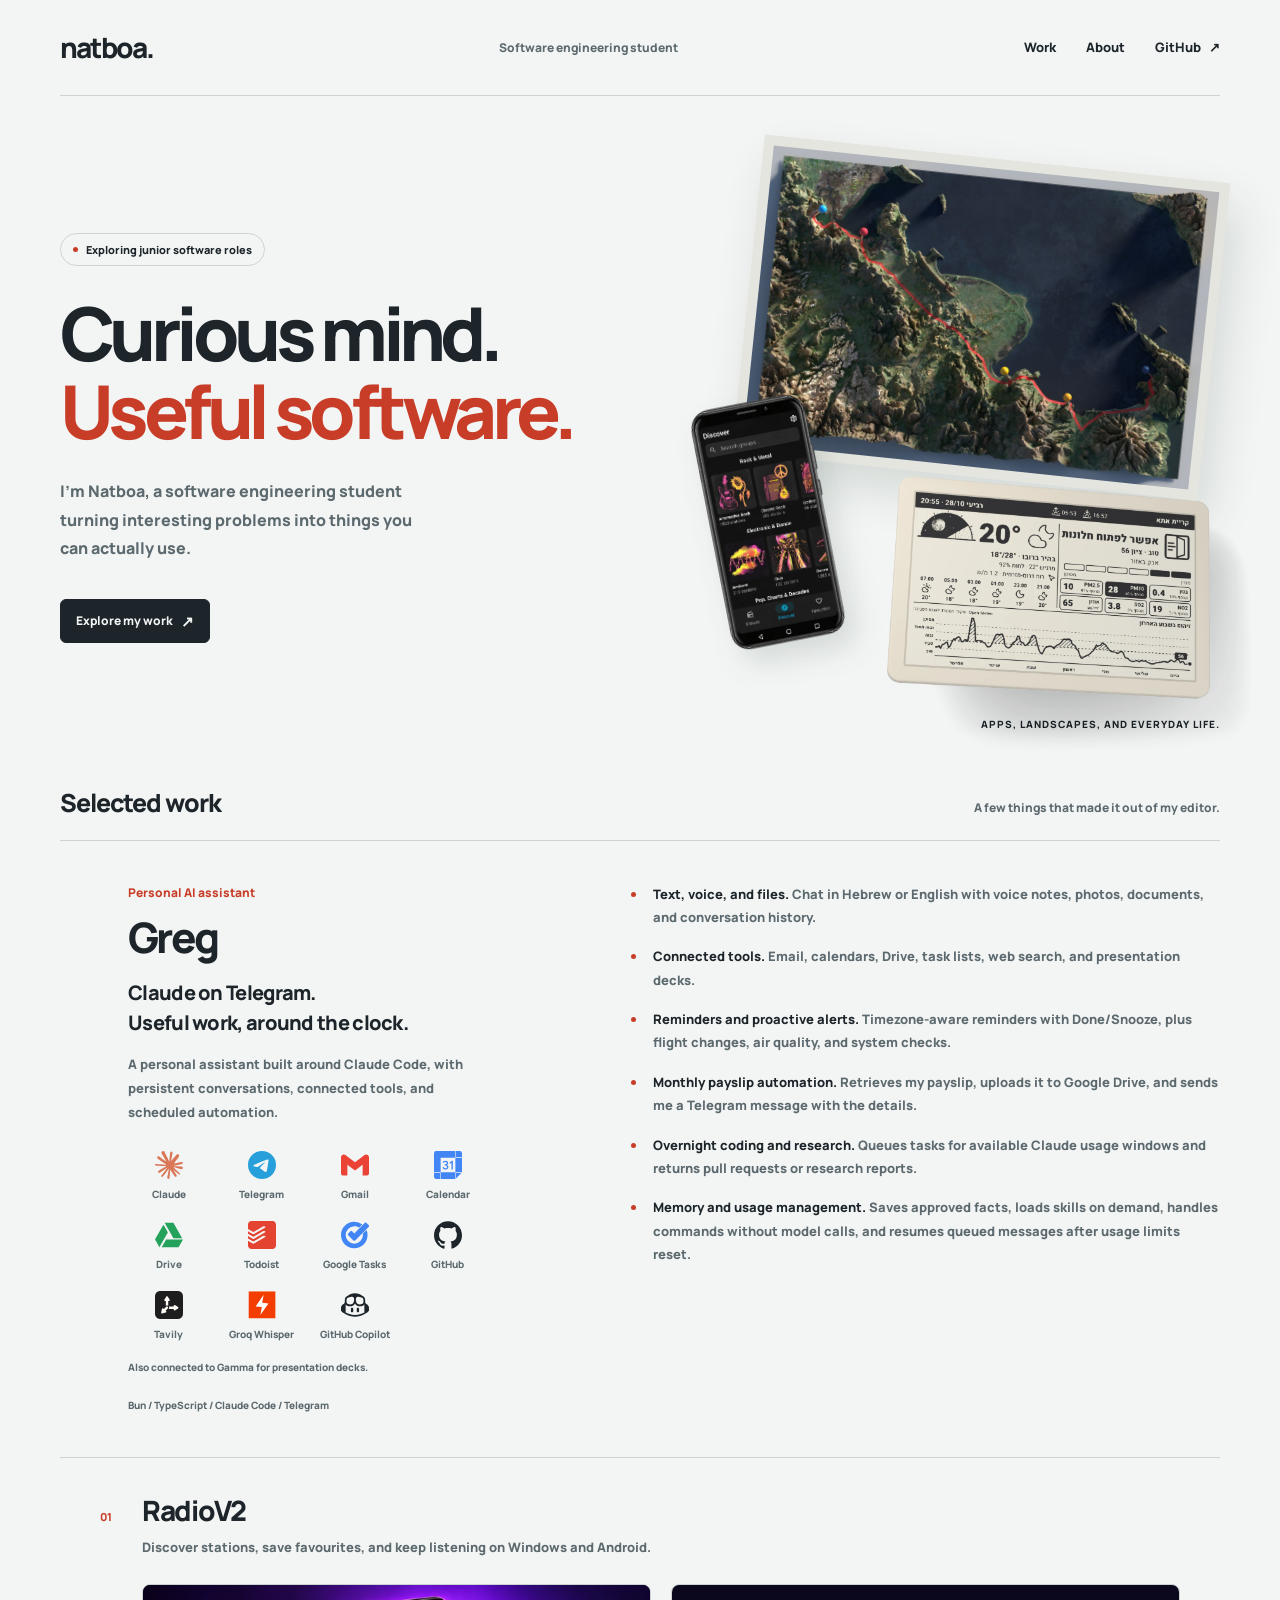
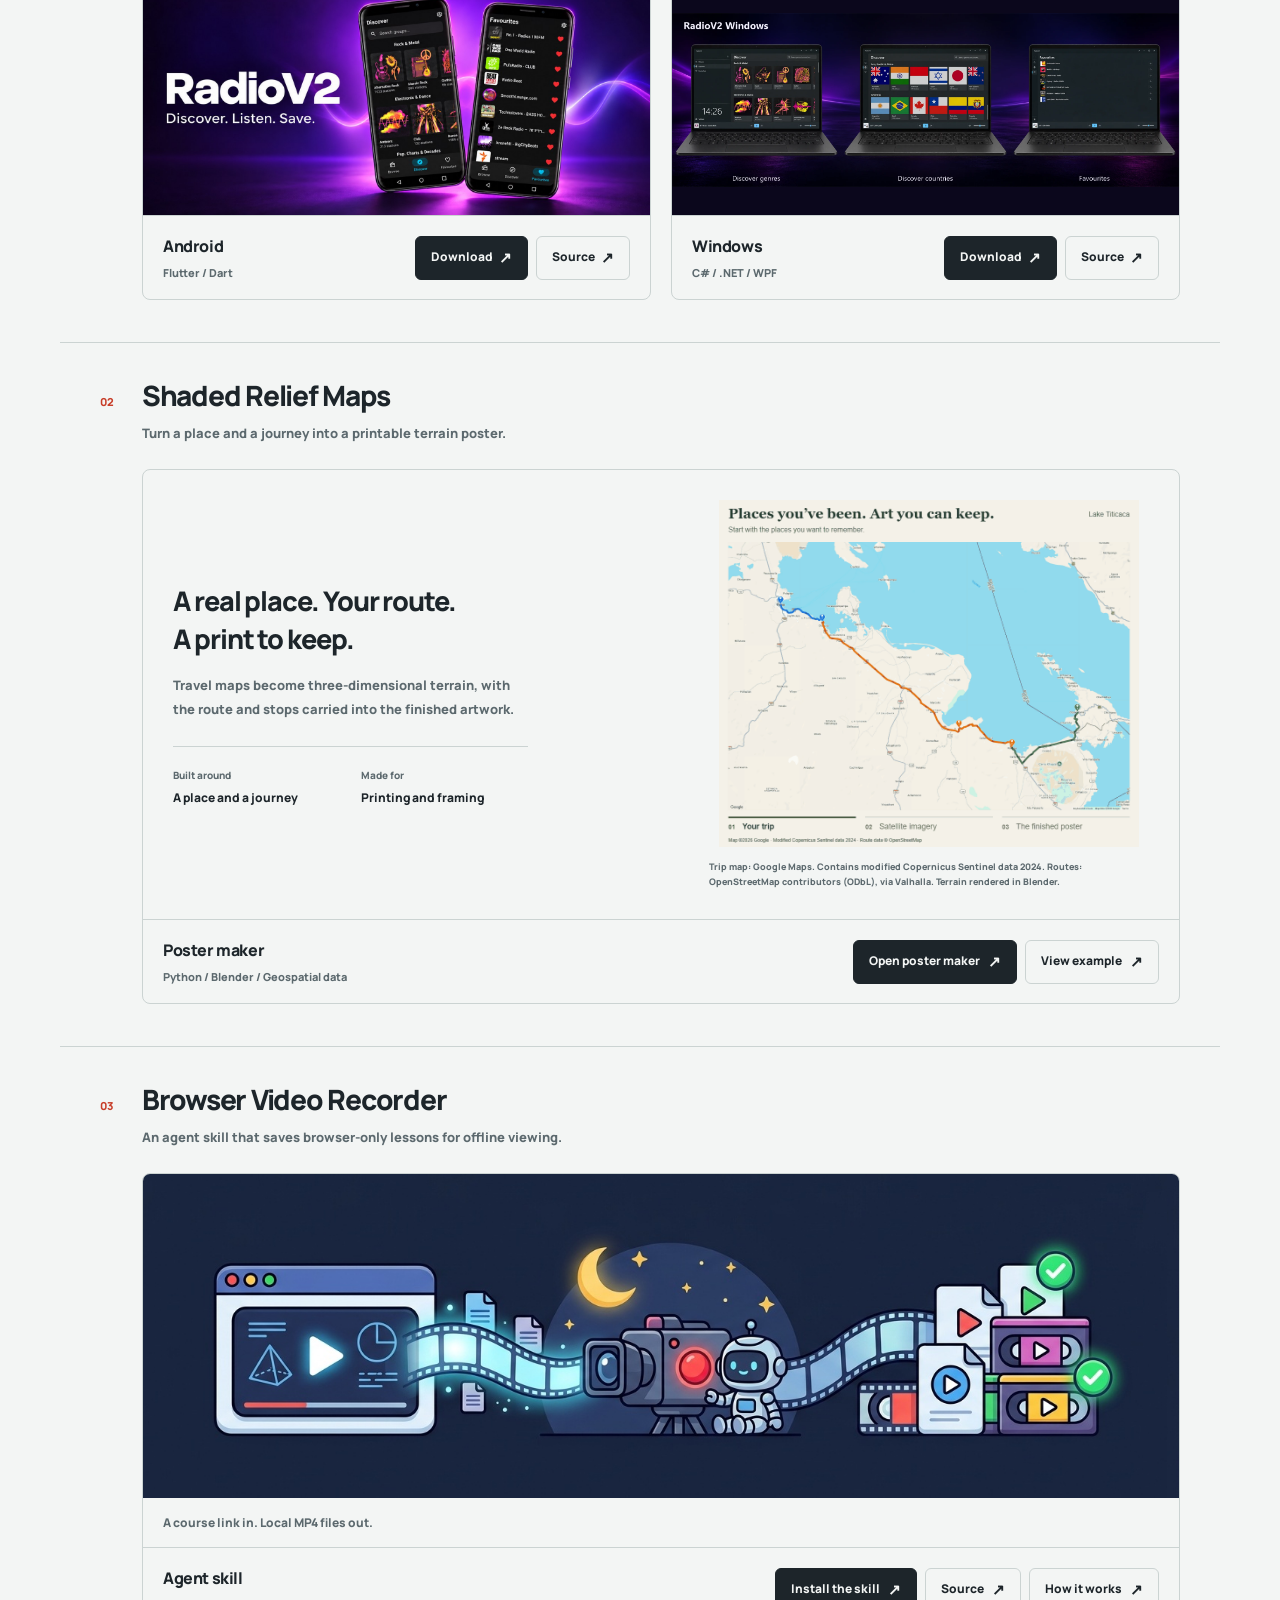
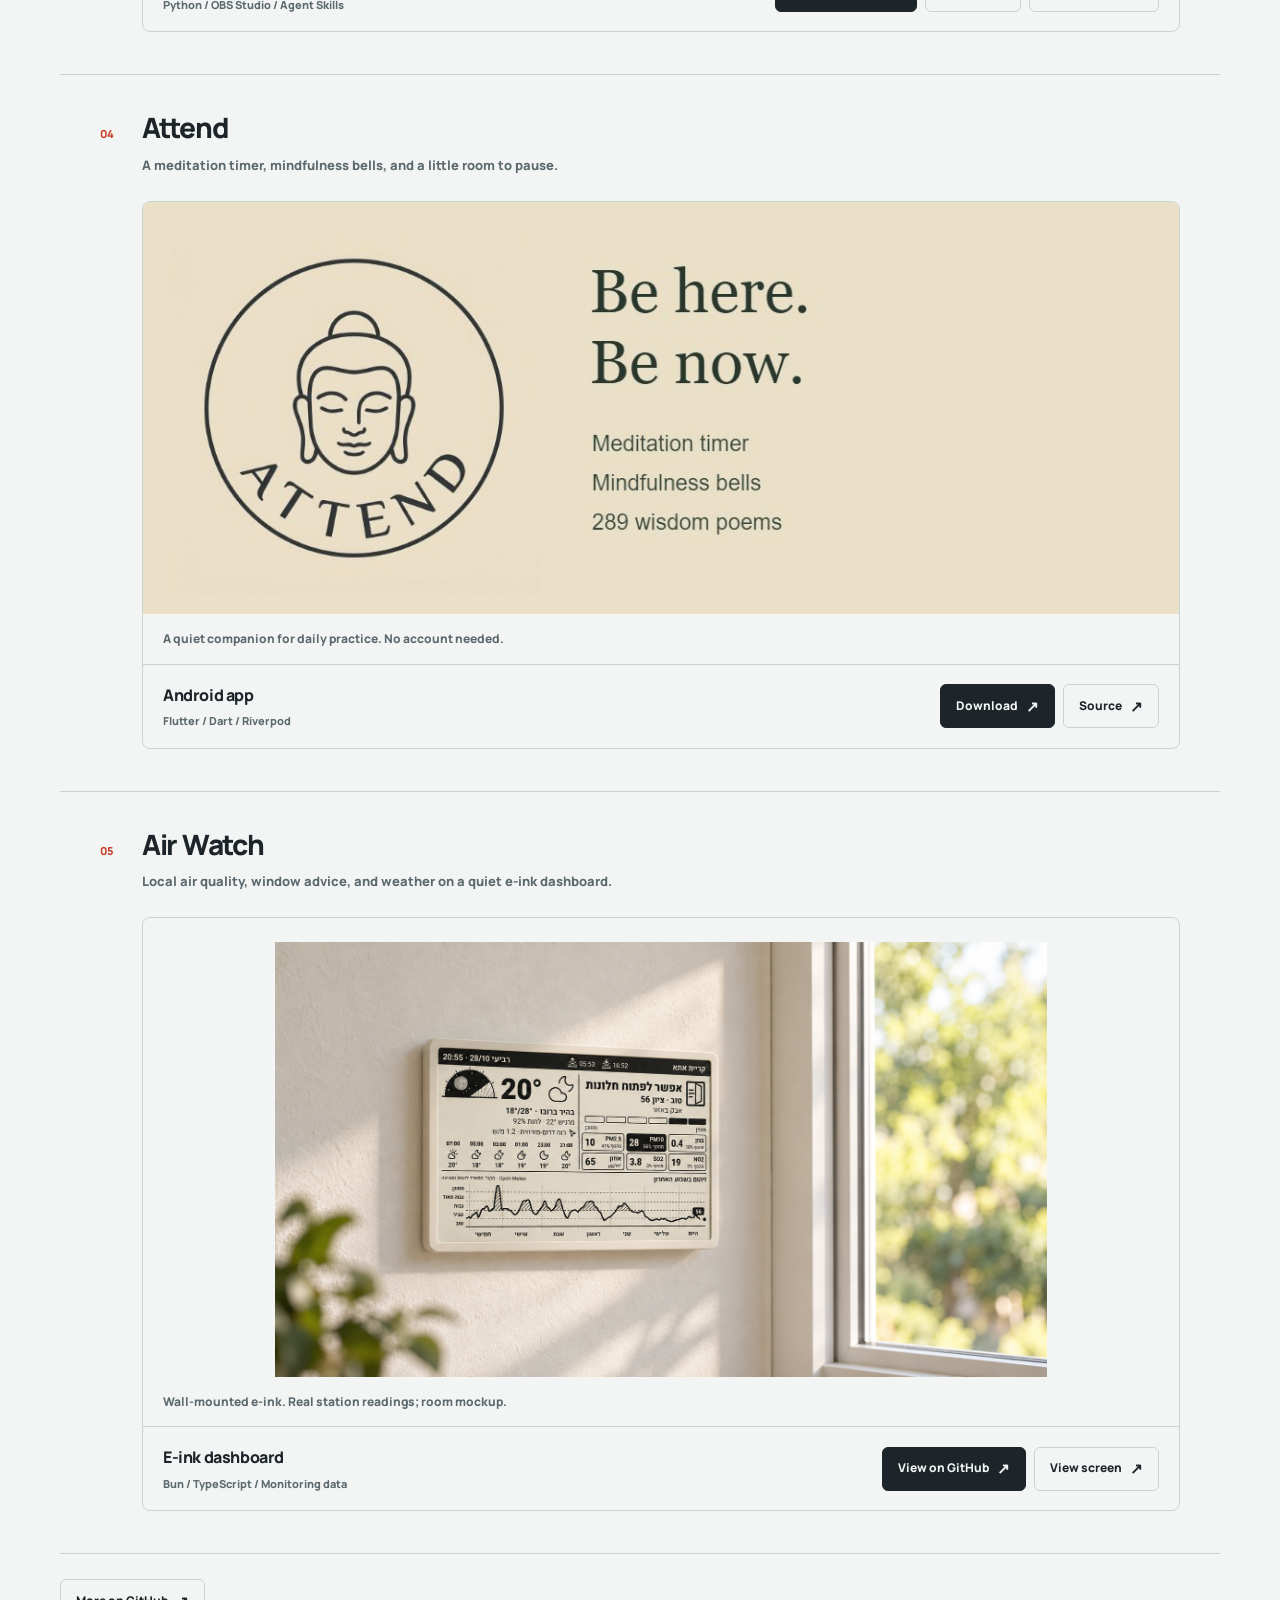
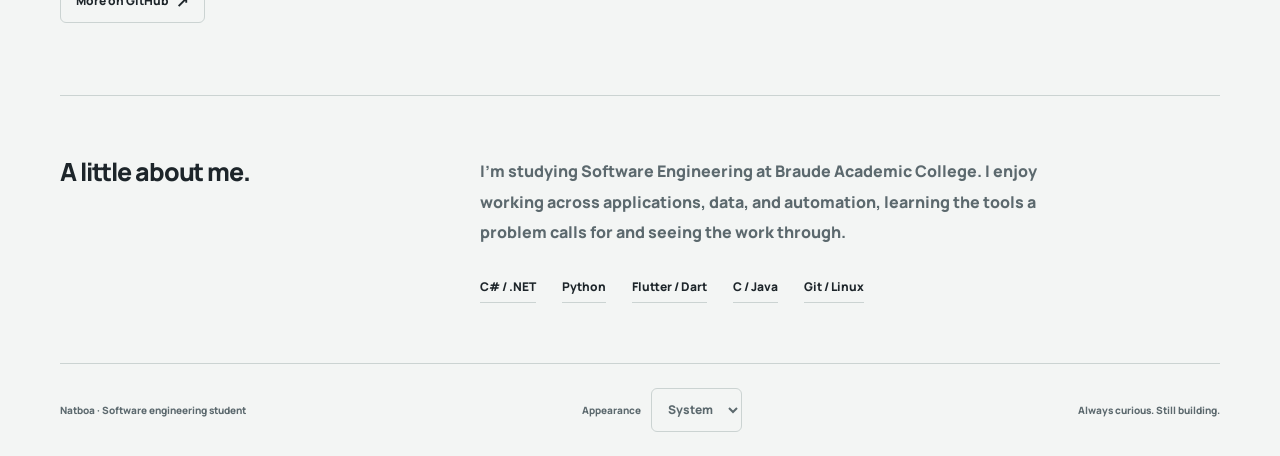
==== commit dafbb33c: "Replace hero e-ink frame with a rendered device The flat CSS bezel and sepia-filtered screenshot loo" ====
--- a/index.html
+++ b/index.html
@@ -54,7 +54,7 @@
             <img src="assets/phone.webp" alt="RadioV2 genre discovery inside an Android phone, including navigation buttons." width="500" height="958">
           </a>
           <a class="eink-object" href="#air-watch" aria-label="Explore the Air Watch e-ink dashboard">
-            <span class="eink-bezel"><img src="assets/air-watch-screen.png" alt="Air Watch's real rendered dashboard with current readings and a populated weekly graph, inside an ivory e-ink frame." width="800" height="480"></span>
+            <img src="assets/air-watch-device.webp" alt="An ivory e-ink display showing Air Watch's real rendered dashboard, with current readings and a populated weekly graph." width="1150" height="875">
           </a>
           <p class="object-caption">Apps, landscapes, and everyday life.</p>
         </div>
--- a/styles.css
+++ b/styles.css
@@ -225,13 +225,10 @@
 .air-watch-preview { width: 100%; }
 
 /* Three project objects with native CSS hover feedback. */
-:root { --eink-shell: #e9e1d3; --eink-edge: #c6bdac; }
 .hero-objects { height: 520px; }
 .hero-objects .terrain-print { top: 10px; right: 2%; width: 88%; transform: rotate(6deg); transition: transform 250ms var(--ease-out); }
 .hero-objects .phone-object { top: 150px; left: 0; width: 29%; z-index: 2; transform: rotate(-11deg); transition: transform 250ms var(--ease-out); }
 .eink-object { position: absolute; right: 2%; bottom: 35px; width: 64%; z-index: 3; display: block; text-decoration: none; transform: rotate(-5deg); transition: transform 250ms var(--ease-out); }
-.eink-bezel { display: block; padding: 10px; border: 1px solid var(--eink-edge); border-radius: 12px; background: var(--eink-shell); box-shadow: 7px 14px 24px var(--shadow), inset 0 1px 1px #fff9; }
-.eink-bezel img { border-radius: 3px; filter: sepia(.18) brightness(.95); border: 1px solid #948c7b; }
 .hero-objects .object-caption { bottom: -4px; }
 @media (hover: hover) and (pointer: fine) and (prefers-reduced-motion: no-preference) {
   .hero-objects:hover .terrain-print { transform: translate(6px,-8px) rotate(8deg); }
@@ -248,14 +245,12 @@
   .hero-objects { height: 440px; }
   .hero-objects .phone-object { top: 128px; }
   .eink-object { bottom: 38px; }
-  .eink-bezel { padding: 8px; border-radius: 10px; }
 }
 @media (max-width: 767px) {
   .hero-objects { height: clamp(320px,84vw,450px); }
   .hero-objects .terrain-print { top: 15px; right: 2%; width: 88%; }
   .hero-objects .phone-object { top: 108px; left: 0; width: 29%; }
   .eink-object { right: 2%; bottom: 35px; width: 64%; }
-  .eink-bezel { padding: 7px; border-radius: 9px; }
   .hero-objects .object-caption { bottom: 0; }
 }
 @media (prefers-reduced-motion: reduce) {
@@ -282,6 +277,17 @@
 }
 
 .hero-objects .object-caption { bottom: -24px; }
+
+/* The device image is a transparent render: its tilt and shadow are baked in, so
+   it sits unrotated, and negative margins keep the visible device in the same spot. */
+.eink-object { width: 70%; margin: 0 -7% -10.5% 0; transform: none; }
+@media (hover: hover) and (pointer: fine) and (prefers-reduced-motion: no-preference) {
+  .hero-objects:hover .eink-object { transform: translate(8px,6px) rotate(2deg); }
+  .hero-objects .eink-object:hover { transform: translateY(-10px) rotate(4deg) scale(1.05); }
+}
+@media (prefers-reduced-motion: reduce) {
+  .hero-objects .eink-object, .hero-objects:hover .eink-object { transform: none; }
+}
 
 /* Shared project presentation and actions. Navigation and in-text references remain text links. */
 :root { --control-height: 44px; --control-radius: 6px; }
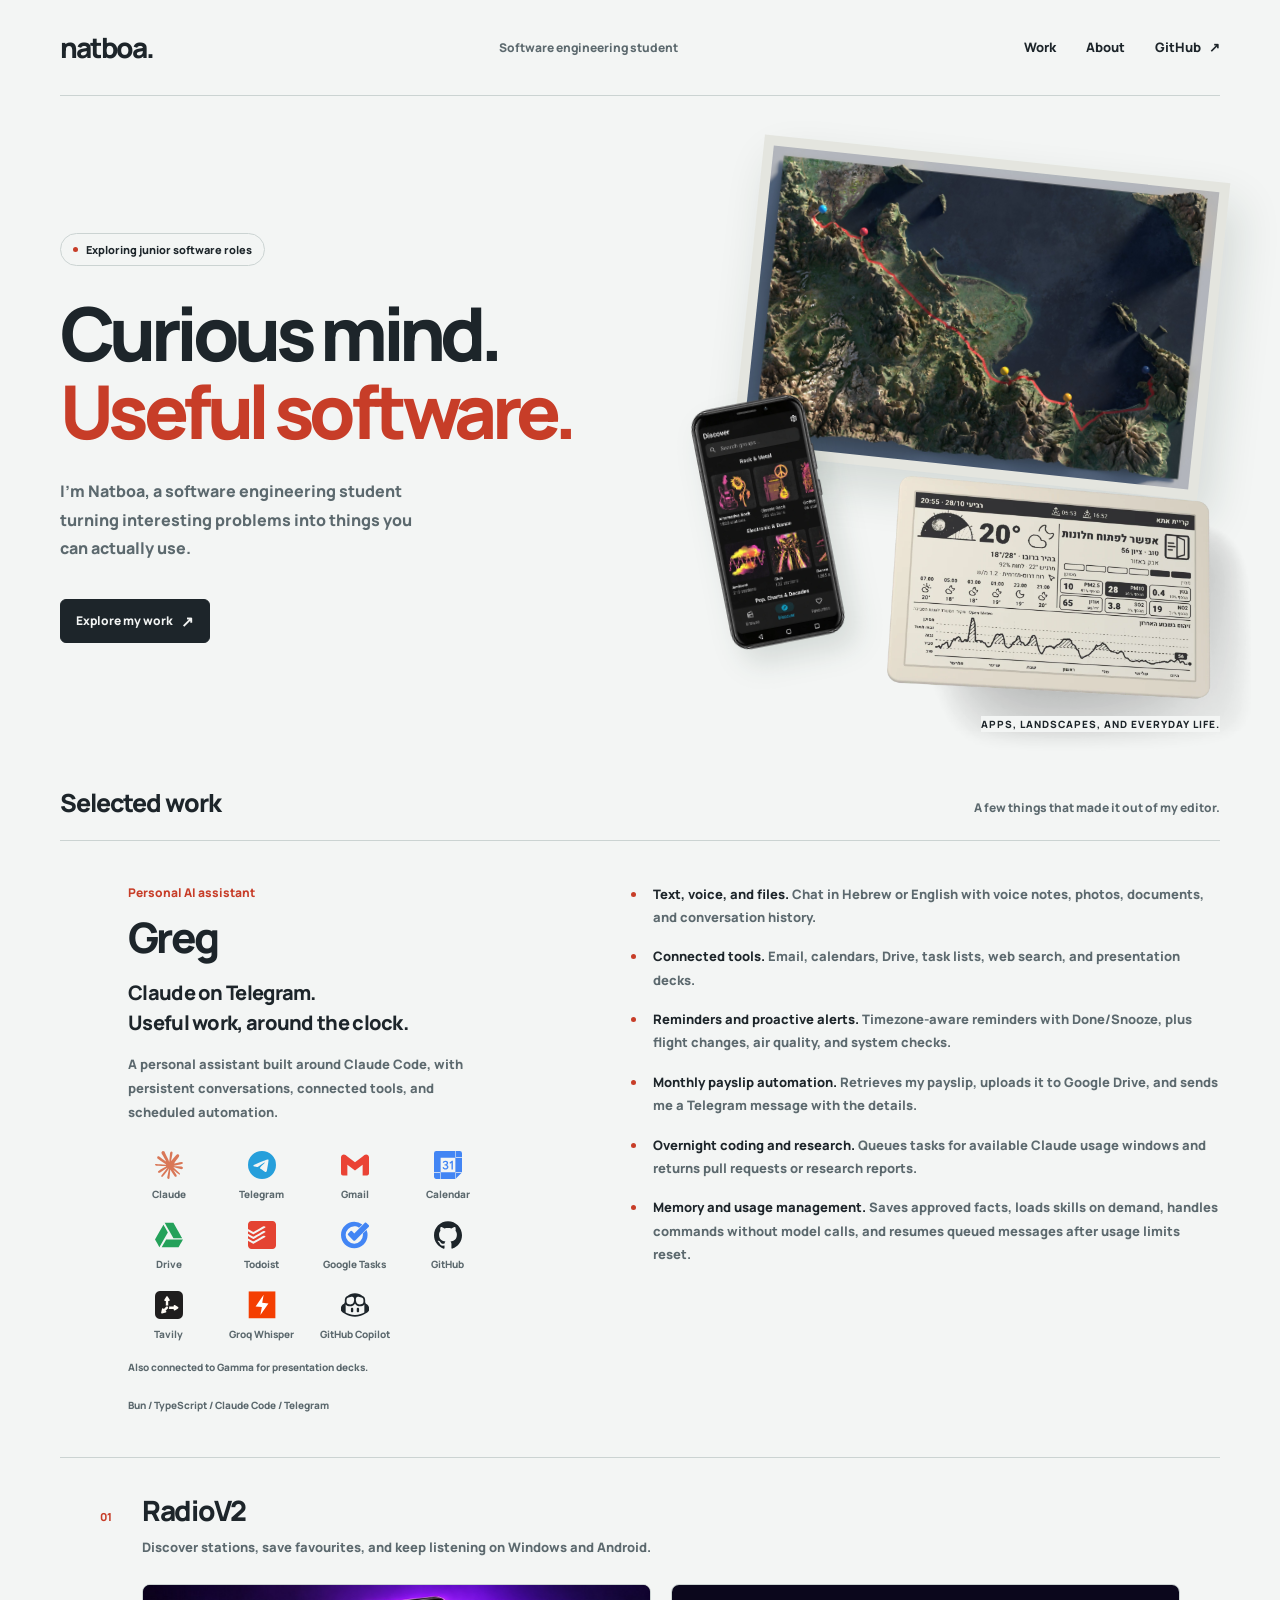
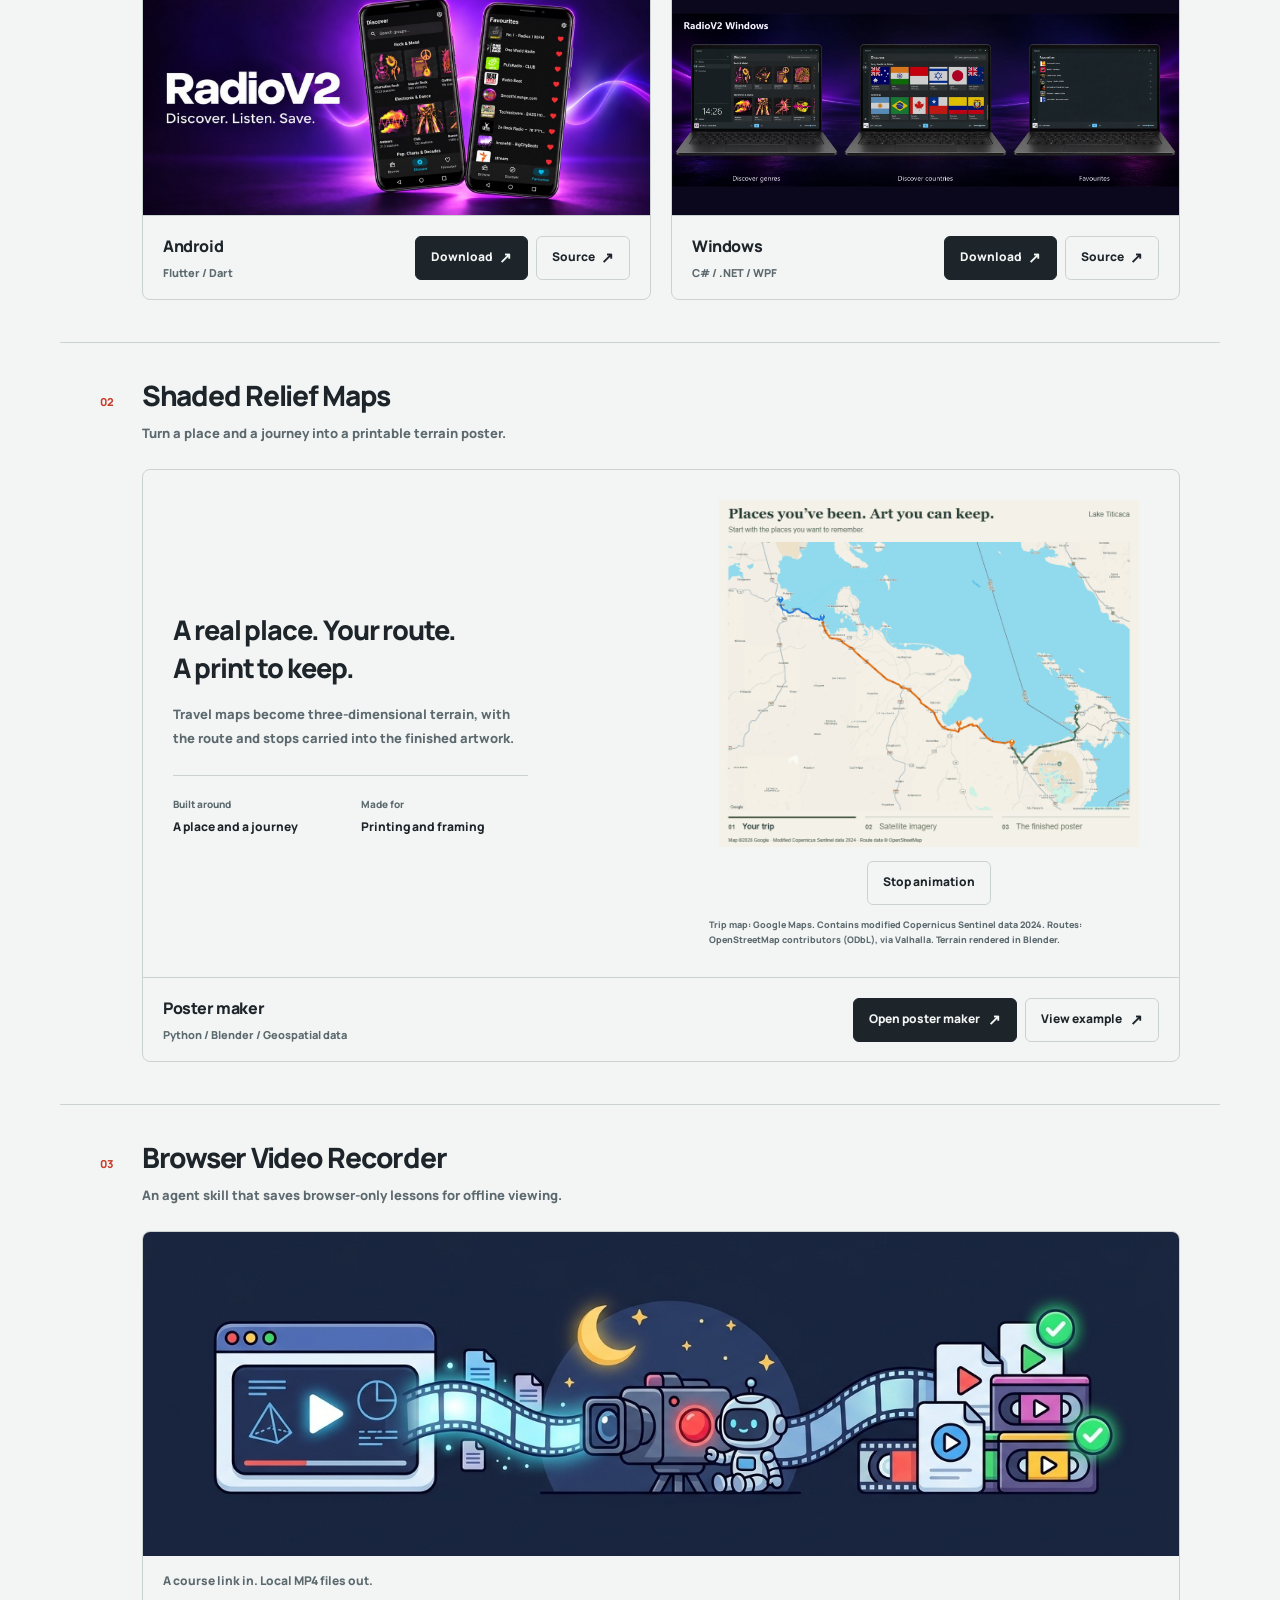
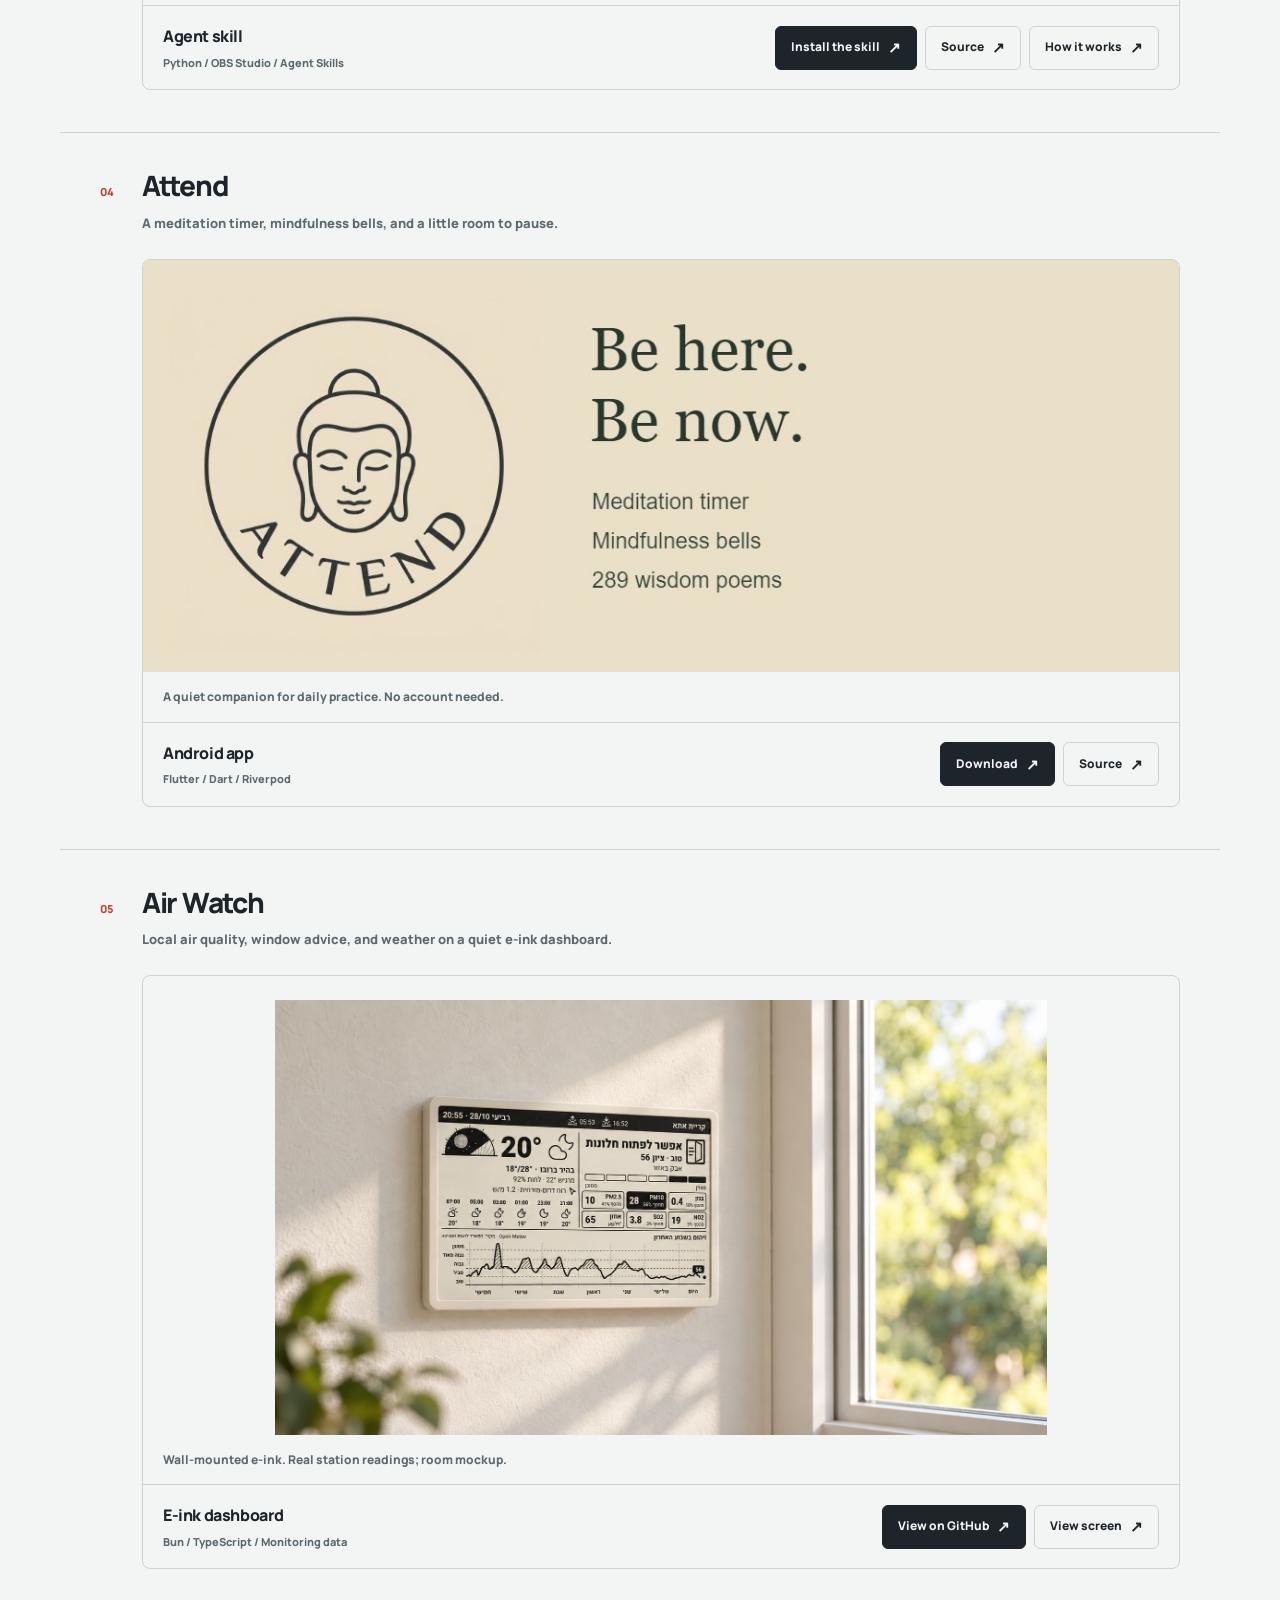
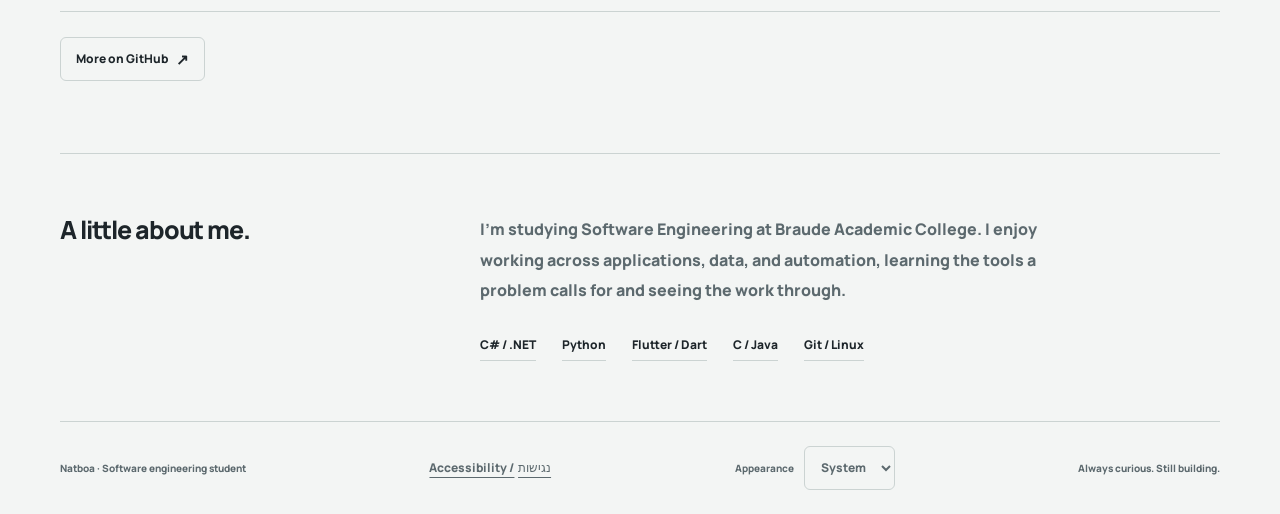
==== commit 731d102c: "Improve keyboard and motion accessibility and add bilingual statement" ====
--- a/index.html
+++ b/index.html
@@ -22,8 +22,8 @@
       if (savedTheme === 'light' || savedTheme === 'dark') document.documentElement.dataset.theme = savedTheme;
     } catch {}
   </script>
-  <link rel="stylesheet" href="styles.css?v=8">
-  <script src="app.js?v=2" defer></script>
+  <link rel="stylesheet" href="styles.css?v=10">
+  <script src="app.js?v=3" defer></script>
 </head>
 <body>
   <a class="skip-link" href="#main">Skip to content</a>
@@ -38,7 +38,7 @@
       </nav>
     </header>
 
-    <main id="main">
+    <main id="main" tabindex="-1">
       <section class="hero" id="top" aria-labelledby="intro-title">
         <div class="hero-copy enter">
           <span class="availability">Exploring junior software roles</span>
@@ -140,7 +140,14 @@
                   <p class="poster-description">Travel maps become three-dimensional terrain, with the route and stops carried into the finished artwork.</p>
                   <dl class="poster-facts"><div><dt>Built around</dt><dd>A place and a journey</dd></div><div><dt>Made for</dt><dd>Printing and framing</dd></div></dl>
                 </div>
-                <div class="poster-visual"><div class="terrain-preview-frame"><picture><source media="(prefers-reduced-motion: reduce)" srcset="assets/terrain-still.jpg"><img id="terrain-animation" src="assets/terrain-process.gif" alt="The actual Lake Titicaca map with trip pins becomes satellite imagery, then the finished three-dimensional terrain poster." width="960" height="792" loading="lazy"></picture></div><p class="asset-credit">Trip map: Google Maps. Contains modified Copernicus Sentinel data 2024. Routes: OpenStreetMap contributors (ODbL), via Valhalla. Terrain rendered in Blender.</p></div>
+                <div class="poster-visual">
+                  <div class="terrain-preview-frame"><picture><source media="(prefers-reduced-motion: reduce)" srcset="assets/terrain-still.jpg"><img id="terrain-animation" src="assets/terrain-still.jpg" data-animation-src="assets/terrain-process.gif" alt="Lake Titicaca and a travel route transformed into a three-dimensional terrain poster." width="960" height="792" loading="lazy"></picture></div>
+                  <div class="animation-controls" hidden>
+                    <button class="button button--secondary" type="button" id="animation-toggle" aria-controls="terrain-animation">Stop animation</button>
+                    <p id="animation-motion-note" hidden>Animation is off because your system requests reduced motion.</p>
+                  </div>
+                  <p class="asset-credit">Trip map: Google Maps. Contains modified Copernicus Sentinel data 2024. Routes: OpenStreetMap contributors (ODbL), via Valhalla. Terrain rendered in Blender.</p>
+                </div>
               </div>
               <div class="panel-footer">
                 <div class="panel-label"><h4>Poster maker</h4><p>Python / Blender / Geospatial data</p></div>
@@ -195,6 +202,7 @@
 
     <footer>
       <p>Natboa · Software engineering student</p>
+      <a class="accessibility-link" href="accessibility.html">Accessibility / <span lang="he" dir="rtl">נגישות</span></a>
       <div class="appearance" hidden><label for="appearance">Appearance</label><select id="appearance"><option value="system">System</option><option value="light">Light</option><option value="dark">Dark</option></select></div>
       <p>Always curious. Still building.</p>
     </footer>
--- a/styles.css
+++ b/styles.css
@@ -44,7 +44,7 @@
 a:focus-visible, button:focus-visible, summary:focus-visible, select:focus-visible { outline: 3px solid var(--accent); outline-offset: 5px; border-radius: 2px; }
 ::selection { background: var(--accent); color: var(--bg); }
 .shell { max-width: 1424px; margin: auto; padding: 0 60px; }
-.skip-link { position: fixed; top: 12px; left: 12px; z-index: 10; background: var(--ink); color: var(--bg); padding: 10px 20px; transform: translateY(-160%); }
+.skip-link { position: fixed; top: 12px; inset-inline-start: 12px; z-index: 10; background: var(--ink); color: var(--bg); padding: 10px 20px; transform: translateY(-160%); }
 .skip-link:focus { transform: none; }
 .site-nav { min-height: 96px; display: flex; align-items: center; justify-content: space-between; gap: 24px; border-bottom: 1px solid var(--line); }
 .wordmark { font-size: 28px; font-weight: 800; letter-spacing: -.065em; text-decoration: none; }
@@ -366,3 +366,35 @@
   .platform-actions .button { padding-inline: 12px; font-size: 11px; }
   .poster-body { padding: 16px; }
 }
+
+/* Keyboard focus stays visible above the overlapping project objects. */
+.hero-objects a:focus-visible { z-index: 6; }
+.hero-objects .object-caption { z-index: 4; background: var(--bg); }
+main:focus { outline: none; }
+.animation-controls { display: flex; justify-content: center; margin-top: 14px; }
+.animation-controls p { margin: 0; color: var(--muted); font-size: 12px; }
+footer { flex-wrap: wrap; }
+.accessibility-link { display: inline-flex; align-items: center; gap: .3em; min-height: 44px; font-size: 12px; }
+
+/* The statement shares the portfolio's type, palette and appearance control. */
+.accessibility-page { max-width: 76ch; padding-block: 56px 72px; margin-inline: auto; }
+.accessibility-page h1 { font-size: clamp(36px, 5vw, 60px); letter-spacing: -.04em; line-height: 1.2; margin: 0 0 24px; }
+.accessibility-page .statement-intro { color: var(--muted); font-size: 18px; line-height: 1.8; }
+.statement-languages { display: flex; flex-wrap: wrap; gap: 12px 24px; margin-block: 24px 36px; }
+.statement-languages a { display: inline-flex; align-items: center; min-height: 44px; }
+.statement-section { scroll-margin-top: 28px; }
+.statement-section + .statement-section { border-top: 1px solid var(--line); margin-top: 48px; padding-top: 40px; }
+.statement-section h2 { margin-bottom: 20px; }
+.statement-section h3 { font-size: 20px; letter-spacing: -.025em; margin-block: 32px 12px; }
+.statement-section p, .statement-section li { line-height: 1.85; }
+.statement-section ul { padding-inline-start: 24px; }
+.statement-section li + li { margin-top: 10px; }
+.statement-section :is(p, li) { overflow-wrap: anywhere; }
+.statement-section[dir="rtl"] { font-family: Arial, sans-serif; }
+.statement-section[dir="rtl"] :is(h2, h3) { letter-spacing: normal; }
+.statement-date { color: var(--muted); font-size: 14px; }
+@media (max-width: 767px) {
+  .accessibility-page { padding-block: 36px 48px; }
+  .accessibility-page .statement-intro { font-size: 16px; }
+  .statement-nav nav { flex-wrap: wrap; justify-content: flex-end; }
+}
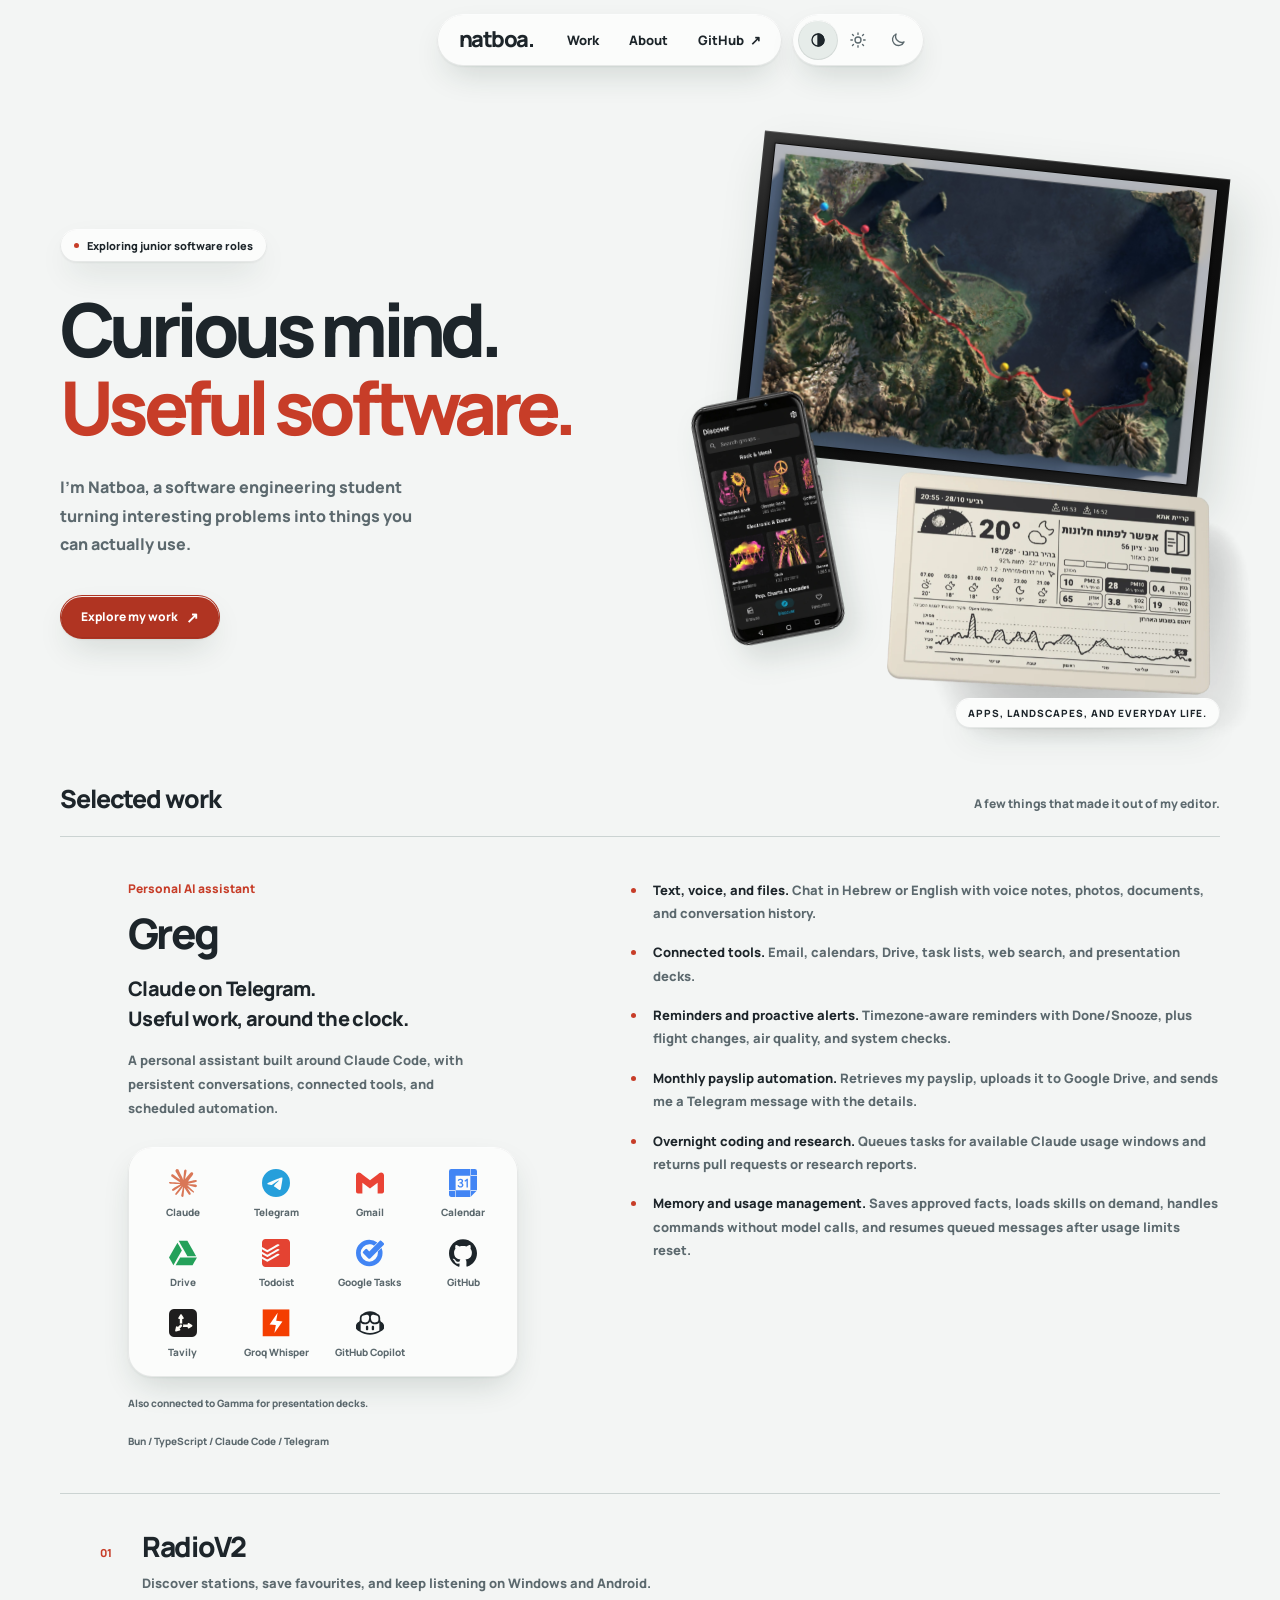
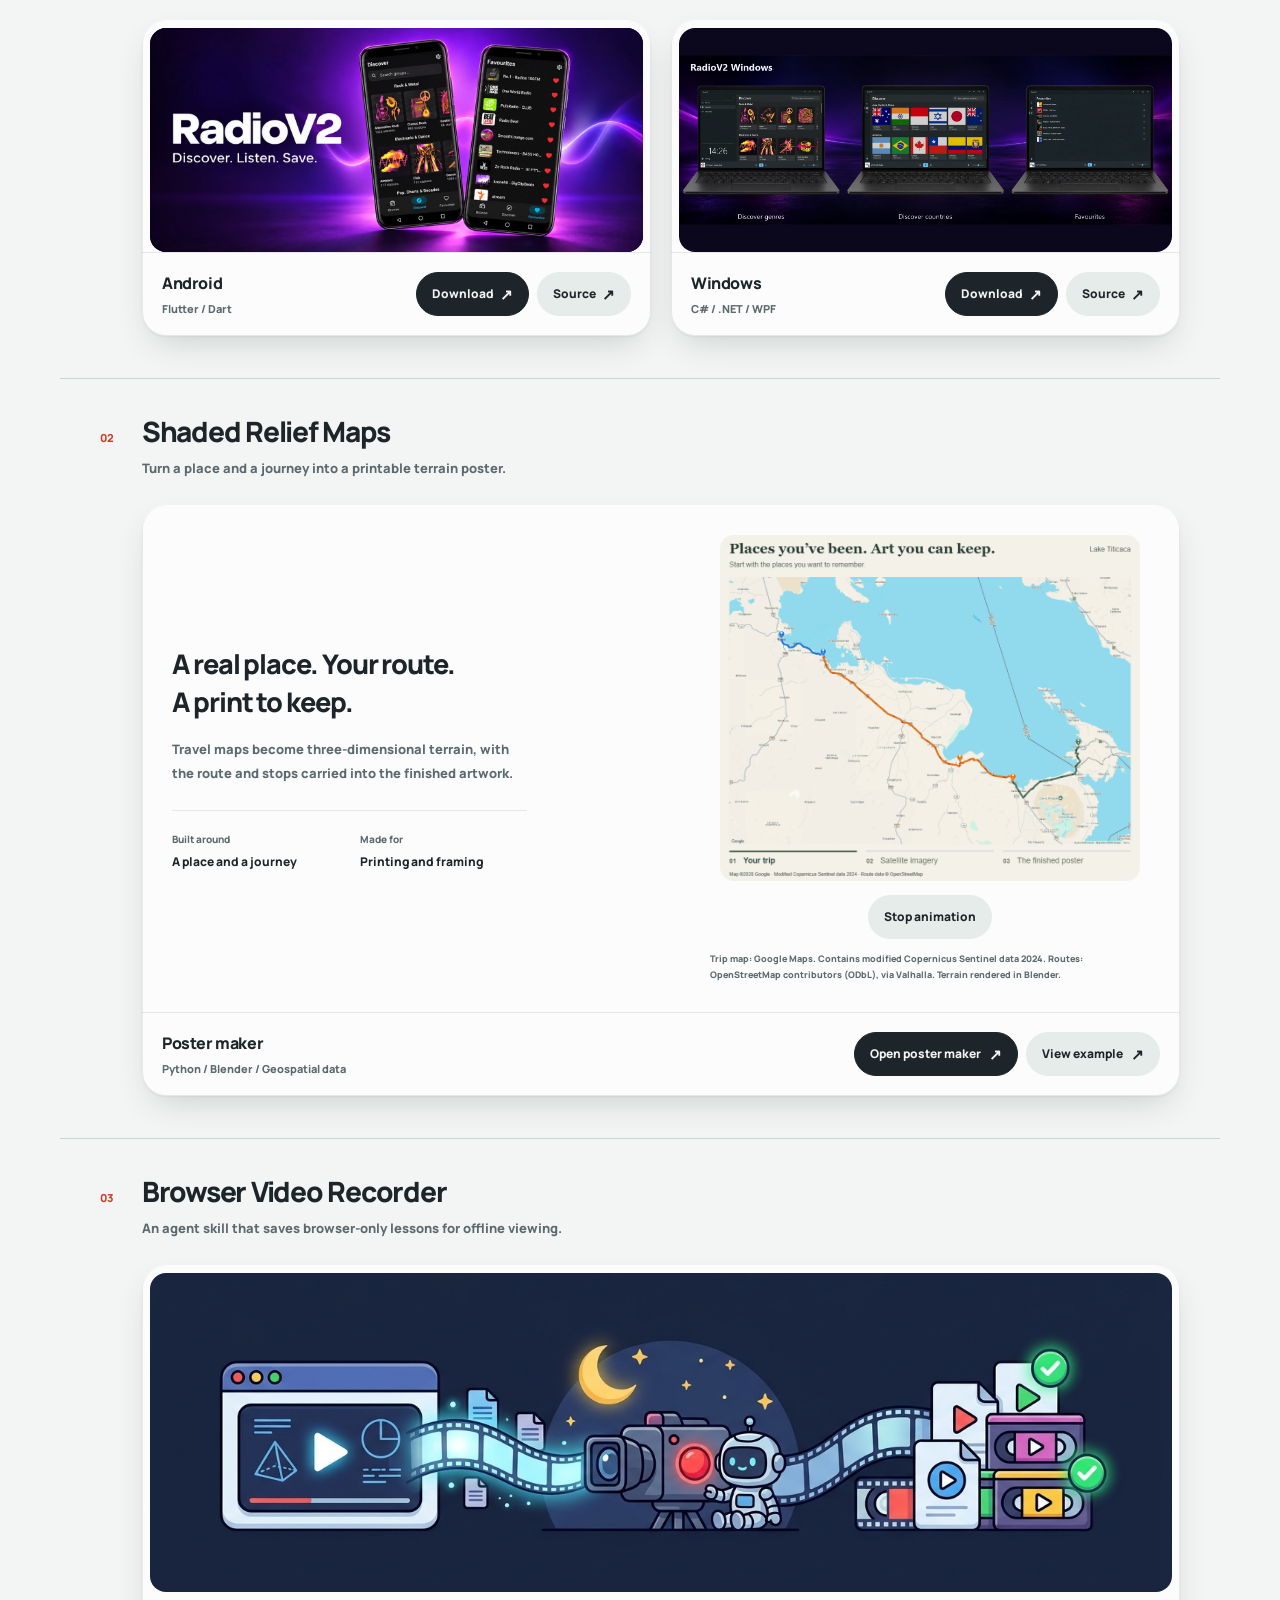
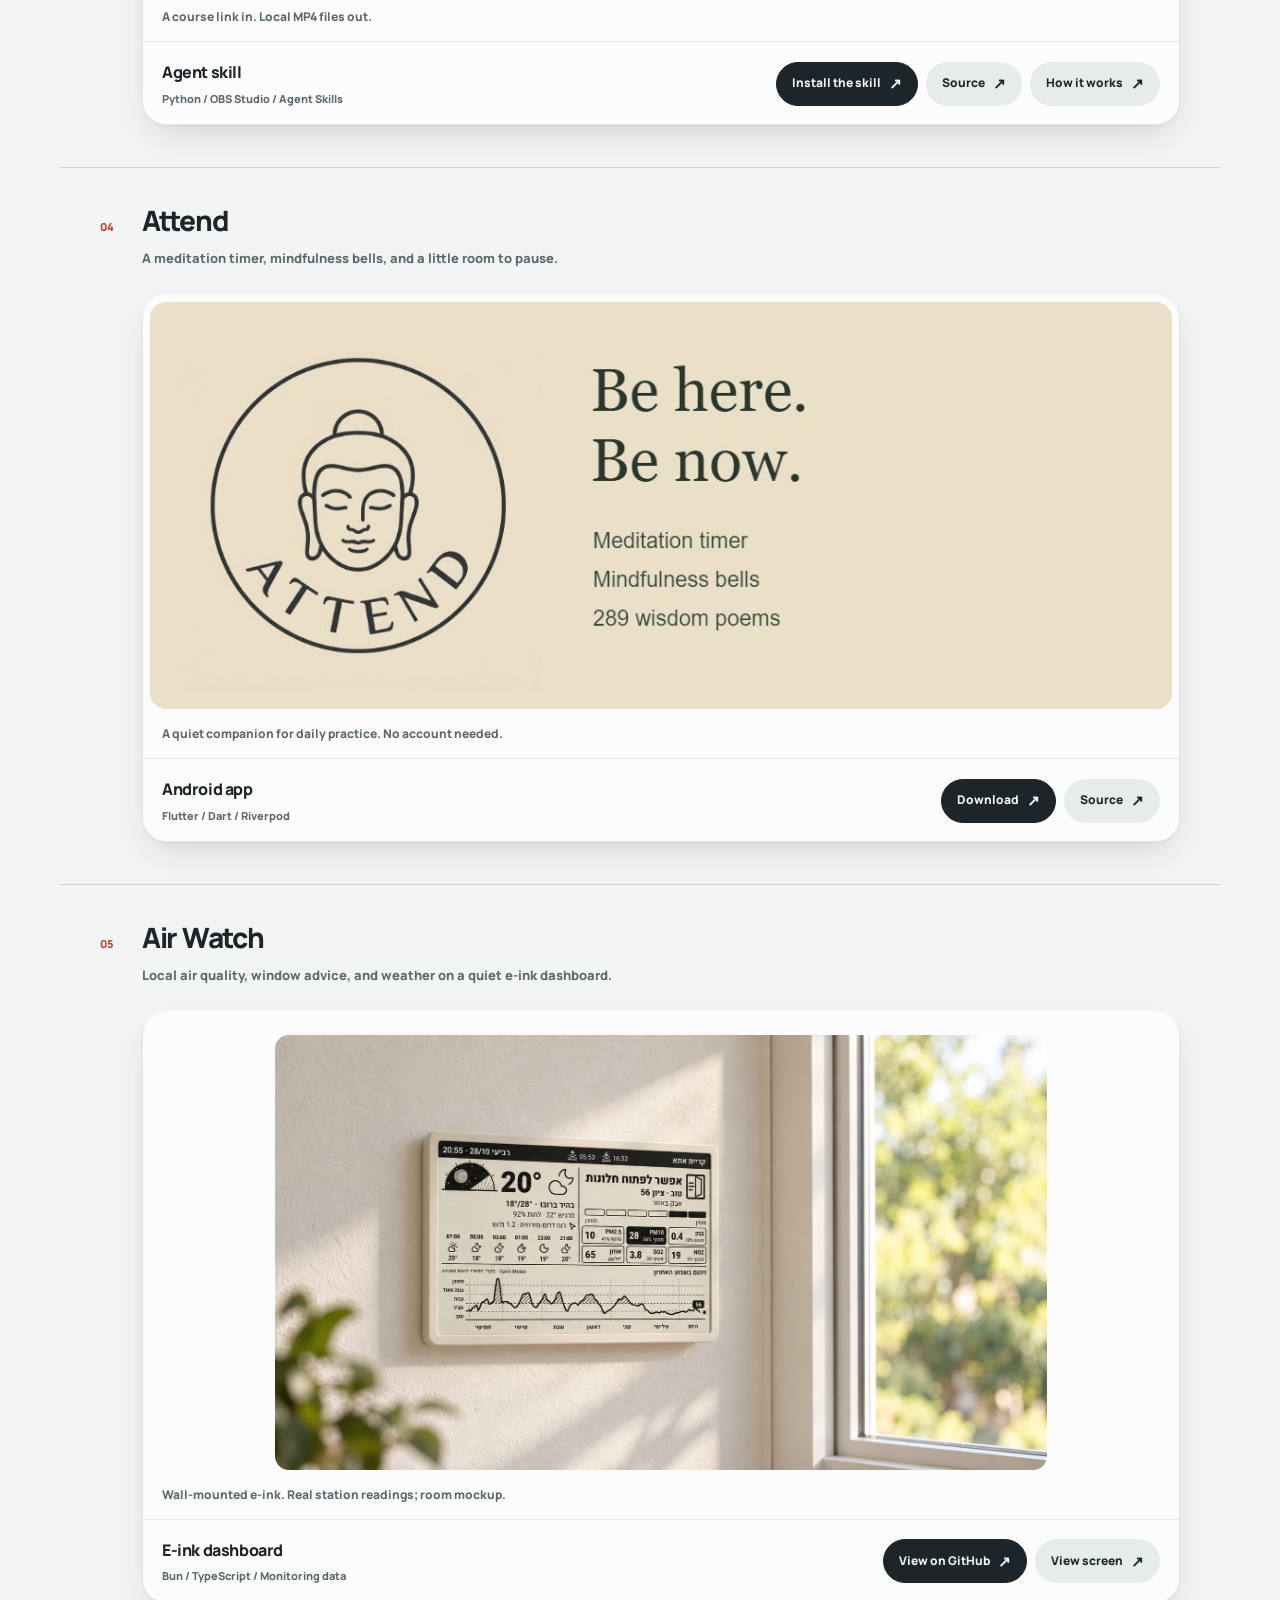
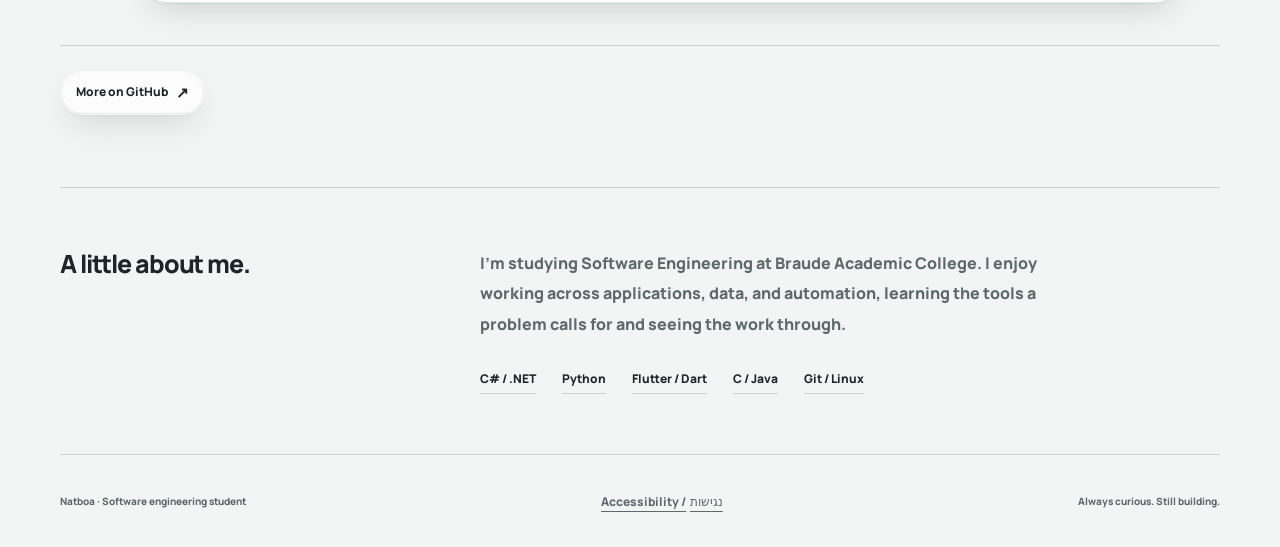
==== commit dfb4cb65: "Add floating navigation bar and page motion to the home page The header becomes a floating capsule b" ====
--- a/index.html
+++ b/index.html
@@ -23,28 +23,38 @@
     } catch {}
   </script>
   <link rel="stylesheet" href="styles.css?v=10">
-  <script src="app.js?v=3" defer></script>
+  <link rel="stylesheet" href="glass.css?v=1">
+  <link rel="stylesheet" href="motion.css?v=1">
+  <script src="app.js?v=4" defer></script>
+  <script src="glass.js?v=1" defer></script>
+  <script src="motion.js?v=1" defer></script>
 </head>
 <body>
   <a class="skip-link" href="#main">Skip to content</a>
   <div class="shell">
-    <header class="site-nav">
-      <a class="wordmark" href="#top" aria-label="Natboa, back to top">natboa.</a>
-      <span class="role">Software engineering student</span>
-      <nav aria-label="Main navigation">
-        <a href="#work">Work</a>
-        <a href="#about">About</a>
-        <a href="https://github.com/Natboa" class="external">GitHub <span aria-hidden="true">↗</span></a>
+    <div class="edge-effect" aria-hidden="true"></div>
+    <header class="glass-bar">
+      <nav class="nav-capsule glass" aria-label="Main navigation">
+        <a class="wordmark" href="#top" aria-label="Natboa, back to top">natboa.</a>
+        <div class="nav-links">
+          <span class="nav-indicator" aria-hidden="true"></span>
+          <a href="#work" data-section="work">Work</a>
+          <a href="#about" data-section="about">About</a>
+          <a href="https://github.com/Natboa" class="external">GitHub <span aria-hidden="true">↗</span></a>
+        </div>
       </nav>
+      <div class="theme-slot"><div class="theme-control glass glass--interactive" role="group" aria-label="Appearance" data-collapsed="false">
+        <div class="theme-track"><span class="theme-thumb" aria-hidden="true"></span><button type="button" data-mode="system" aria-pressed="false" aria-label="Match system appearance" title="Match system appearance"><svg viewBox="0 0 24 24" aria-hidden="true"><circle cx="12" cy="12" r="8"/><path d="M12 4a8 8 0 0 1 0 16z" fill="currentColor"/></svg></button><button type="button" data-mode="light" aria-pressed="false" aria-label="Light appearance" title="Light appearance"><svg viewBox="0 0 24 24" aria-hidden="true"><circle cx="12" cy="12" r="4"/><path d="M12 2.5v2M12 19.5v2M4.6 4.6 6 6M18 18l1.4 1.4M2.5 12h2M19.5 12h2M4.6 19.4 6 18M18 6l1.4-1.4"/></svg></button><button type="button" data-mode="dark" aria-pressed="false" aria-label="Dark appearance" title="Dark appearance"><svg viewBox="0 0 24 24" aria-hidden="true"><path d="M20 14.5A8 8 0 0 1 9.5 4a8 8 0 1 0 10.5 10.5z"/></svg></button></div>
+      </div></div>
     </header>
 
     <main id="main" tabindex="-1">
       <section class="hero" id="top" aria-labelledby="intro-title">
         <div class="hero-copy enter">
-          <span class="availability">Exploring junior software roles</span>
+          <span class="availability glass">Exploring junior software roles</span>
           <h1 id="intro-title">Curious mind.<span>Useful software.</span></h1>
           <p>I'm Natboa, a software engineering student turning interesting problems into things you can actually use.</p>
-          <a class="button button--primary hero-link" href="#work">Explore my work <span aria-hidden="true">↗</span></a>
+          <a class="button glass glass--prominent glass--interactive hero-link" href="#work">Explore my work <span aria-hidden="true">↗</span></a>
         </div>
         <div class="hero-objects enter enter-later">
           <a class="terrain-print" href="#terrain" aria-label="Explore Shaded Relief Maps">
@@ -56,7 +66,7 @@
           <a class="eink-object" href="#air-watch" aria-label="Explore the Air Watch e-ink dashboard">
             <img src="assets/air-watch-device.webp" alt="An ivory e-ink display showing Air Watch's real rendered dashboard, with current readings and a populated weekly graph." width="1150" height="875">
           </a>
-          <p class="object-caption">Apps, landscapes, and everyday life.</p>
+          <p class="object-caption glass">Apps, landscapes, and everyday life.</p>
         </div>
       </section>
 
@@ -72,7 +82,7 @@
             <h3 id="greg-title">Greg</h3>
             <p class="greg-intro">Claude on Telegram.<br>Useful work, around the clock.</p>
             <p class="greg-description">A personal assistant built around Claude Code, with persistent conversations, connected tools, and scheduled automation.</p>
-            <ul class="greg-integrations" aria-label="Services and tools Greg uses">
+            <ul class="greg-integrations glass" aria-label="Services and tools Greg uses">
               <li><span class="integration-icon" style="--brand-icon:url('assets/integrations/claude.svg');--brand-color:#d97757" aria-hidden="true"></span><span>Claude</span></li>
               <li><span class="integration-icon" style="--brand-icon:url('assets/integrations/telegram.svg');--brand-color:#269fdb" aria-hidden="true"></span><span>Telegram</span></li>
               <li><span class="integration-icon" style="--brand-icon:url('assets/integrations/gmail.svg');--brand-color:#ea4335" aria-hidden="true"></span><span>Gmail</span></li>
@@ -105,7 +115,7 @@
               <div><h3>RadioV2</h3><p>Discover stations, save favourites, and keep listening on Windows and Android.</p></div>
             </header>
             <div class="radio-gallery">
-              <figure class="radio-platform project-panel">
+              <figure class="radio-platform project-panel glass">
                 <a class="radio-artwork" href="assets/radio.jpg" target="_blank" rel="noopener" aria-label="View the RadioV2 Android banner at full size">
                   <img src="assets/radio.jpg" alt="Two RadioV2 Android screens, showing genre discovery and favourite stations, in black phone mockups on a purple background." width="1440" height="654" loading="lazy">
                 </a>
@@ -114,7 +124,7 @@
                   <div class="platform-actions panel-actions"><a class="button button--primary" href="https://github.com/Natboa/RadioV2-Android/releases" aria-label="Download RadioV2 for Android">Download <span aria-hidden="true">↗</span></a><a class="button button--secondary" href="https://github.com/Natboa/RadioV2-Android" aria-label="View RadioV2 Android source">Source <span aria-hidden="true">↗</span></a></div>
                 </figcaption>
               </figure>
-              <figure class="radio-platform project-panel">
+              <figure class="radio-platform project-panel glass">
                 <a class="radio-artwork" href="assets/radio-windows-laptops.webp" target="_blank" rel="noopener" aria-label="View the RadioV2 Windows laptop banner at full size">
                   <img src="assets/radio-windows-laptops.webp" alt="RadioV2 for Windows displayed on three laptops against a purple background: genre discovery, country discovery, and favourites." width="1800" height="620" loading="lazy">
                 </a>
@@ -133,7 +143,7 @@
               <span class="project-number" aria-hidden="true">02</span>
               <div><h3 id="terrain-title">Shaded Relief Maps</h3><p>Turn a place and a journey into a printable terrain poster.</p></div>
             </header>
-            <div class="project-panel poster-panel" id="terrain-preview">
+            <div class="project-panel poster-panel glass" id="terrain-preview">
               <div class="poster-body">
                 <div class="poster-details">
                   <p class="poster-intro">A real place. Your route.<br> A print to keep.</p>
@@ -160,7 +170,7 @@
         <article class="project" id="recorder" aria-labelledby="recorder-title">
           <div class="project-layout">
             <header class="project-heading"><span class="project-number" aria-hidden="true">03</span><div><h3 id="recorder-title">Browser Video Recorder</h3><p>An agent skill that saves browser-only lessons for offline viewing.</p></div></header>
-            <div class="project-panel showcase-panel">
+            <div class="project-panel showcase-panel glass">
               <a class="panel-artwork recorder-artwork" href="assets/video-recorder.jpg" target="_blank" rel="noopener" aria-label="View the Browser Video Recorder image at full size"><img src="assets/video-recorder.jpg" alt="Browser Video Recorder artwork, showing a browser video recorded with OBS and saved locally." width="1376" height="430" loading="lazy"></a>
               <p class="panel-caption">A course link in. Local MP4 files out.</p>
               <div class="panel-footer"><div class="panel-label"><h4>Agent skill</h4><p>Python / OBS Studio / Agent Skills</p></div><div class="panel-actions"><a class="button button--primary" href="https://github.com/Natboa/browser-video-recorder#install">Install the skill <span aria-hidden="true">↗</span></a><a class="button button--secondary" href="https://github.com/Natboa/browser-video-recorder">Source <span aria-hidden="true">↗</span></a><a class="button button--secondary" href="https://github.com/Natboa/browser-video-recorder#readme">How it works <span aria-hidden="true">↗</span></a></div></div>
@@ -171,7 +181,7 @@
         <article class="project" id="attend" aria-labelledby="attend-title">
           <div class="project-layout">
             <header class="project-heading"><span class="project-number" aria-hidden="true">04</span><div><h3 id="attend-title">Attend</h3><p>A meditation timer, mindfulness bells, and a little room to pause.</p></div></header>
-            <div class="project-panel showcase-panel">
+            <div class="project-panel showcase-panel glass">
               <a class="panel-artwork attend-artwork" href="assets/attend.jpg" target="_blank" rel="noopener" aria-label="View the Attend image at full size"><img src="assets/attend.jpg" alt="Attend meditation app artwork, featuring a timer, mindfulness bells, and wisdom poems." width="1080" height="430" loading="lazy"></a>
               <p class="panel-caption">A quiet companion for daily practice. No account needed.</p>
               <div class="panel-footer"><div class="panel-label"><h4>Android app</h4><p>Flutter / Dart / Riverpod</p></div><div class="panel-actions"><a class="button button--primary" href="https://github.com/Natboa/Attend-Meditation-Aid/releases">Download <span aria-hidden="true">↗</span></a><a class="button button--secondary" href="https://github.com/Natboa/Attend-Meditation-Aid">Source <span aria-hidden="true">↗</span></a></div></div>
@@ -181,14 +191,14 @@
         <article class="project" id="air-watch" aria-labelledby="air-watch-title">
           <div class="project-layout">
             <header class="project-heading"><span class="project-number" aria-hidden="true">05</span><div><h3 id="air-watch-title">Air Watch</h3><p>Local air quality, window advice, and weather on a quiet e-ink dashboard.</p></div></header>
-            <div class="project-panel showcase-panel">
+            <div class="project-panel showcase-panel glass">
               <a class="panel-artwork air-watch-artwork" href="assets/air-watch-wall.png" target="_blank" rel="noopener" aria-label="View the Air Watch image at full size"><img src="assets/air-watch-wall.png" alt="A compact ivory Air Watch display mounted on a wall beside a window, showing real station readings and a populated weekly graph." width="1672" height="941" loading="lazy"></a>
               <p class="panel-caption">Wall-mounted e-ink. Real station readings; room mockup.</p>
               <div class="panel-footer"><div class="panel-label"><h4>E-ink dashboard</h4><p>Bun / TypeScript / Monitoring data</p></div><div class="panel-actions"><a class="button button--primary" href="https://github.com/Natboa/air-watch-public">View on GitHub <span aria-hidden="true">↗</span></a><a class="button button--secondary" href="assets/air-watch-screen.png">View screen <span aria-hidden="true">↗</span></a></div></div>
             </div>
           </div>
         </article>
-        <a class="more-work button button--secondary" href="https://github.com/Natboa?tab=repositories">More on GitHub <span aria-hidden="true">↗</span></a>
+        <a class="more-work button glass glass--interactive" href="https://github.com/Natboa?tab=repositories">More on GitHub <span aria-hidden="true">↗</span></a>
       </section>
 
       <section class="about" id="about" aria-labelledby="about-title">
@@ -203,7 +213,6 @@
     <footer>
       <p>Natboa · Software engineering student</p>
       <a class="accessibility-link" href="accessibility.html">Accessibility / <span lang="he" dir="rtl">נגישות</span></a>
-      <div class="appearance" hidden><label for="appearance">Appearance</label><select id="appearance"><option value="system">System</option><option value="light">Light</option><option value="dark">Dark</option></select></div>
       <p>Always curious. Still building.</p>
     </footer>
   </div>
--- a/glass.css
+++ b/glass.css
@@ -0,0 +1,168 @@
+/* Floating-bar layer, loaded after the site's own styles.css. It keeps the Liquid Glass
+   structure (a floating capsule bar, a morphing appearance control, rounded cards, a tinted
+   primary button) with the translucent material switched off: every surface is solid. */
+:root {
+  --control-radius: 999px;
+  --glass-fill: #fbfcfb;
+  --glass-lens: #e6ece9;
+  --glass-rim: rgb(255 255 255 / .9);
+  --glass-rim-soft: rgb(29 37 42 / .09);
+  --glass-shade: rgb(29 37 42 / .07);
+  --glass-shadow: 0 1px 2px rgb(23 54 38 / .06), 0 14px 34px -10px rgb(23 54 38 / .2);
+  --glass-spec: rgb(255 255 255 / .55);
+  --glass-tint: #b03422;
+  --glass-on-tint: #fff;
+  --ease-spring: cubic-bezier(.34, 1.36, .64, 1);
+}
+@media (prefers-color-scheme: dark) {
+  :root:not([data-theme="light"]) {
+    --glass-fill: #1d2826; --glass-lens: #2c3c37;
+    --glass-rim: rgb(255 255 255 / .1); --glass-rim-soft: rgb(255 255 255 / .08); --glass-shade: rgb(0 0 0 / .28);
+    --glass-shadow: 0 1px 2px rgb(0 0 0 / .3), 0 18px 40px -12px rgb(0 0 0 / .6);
+    --glass-spec: rgb(255 255 255 / .12); --glass-tint: #ff8066; --glass-on-tint: #1b1210;
+  }
+}
+:root[data-theme="dark"] {
+  --glass-fill: #1d2826; --glass-lens: #2c3c37;
+  --glass-rim: rgb(255 255 255 / .1); --glass-rim-soft: rgb(255 255 255 / .08); --glass-shade: rgb(0 0 0 / .28);
+  --glass-shadow: 0 1px 2px rgb(0 0 0 / .3), 0 18px 40px -12px rgb(0 0 0 / .6);
+  --glass-spec: rgb(255 255 255 / .12); --glass-tint: #ff8066; --glass-on-tint: #1b1210;
+}
+
+.shell { padding-top: 92px; }
+
+/* Surface: solid fill, a bright top rim, a hairline edge and a soft lift. */
+.glass {
+  background: var(--glass-fill);
+  border-color: transparent;
+  box-shadow:
+    inset 0 1px 0 0 var(--glass-rim),
+    inset 0 0 0 1px var(--glass-rim-soft),
+    var(--glass-shadow);
+}
+/* Pressable surfaces: a highlight that follows the pointer, and a springy press. */
+.glass--interactive { position: relative; overflow: hidden; isolation: isolate; transition: transform 380ms var(--ease-spring), background-color 160ms ease, filter 160ms ease; }
+.glass--interactive::after {
+  content: ""; position: absolute; inset: 0; z-index: -1; border-radius: inherit; pointer-events: none;
+  background: radial-gradient(110px circle at var(--mx, 50%) var(--my, -30%), var(--glass-spec), transparent 70%);
+  opacity: 0; transition: opacity 220ms ease;
+}
+.glass--interactive:active { transform: scale(.96); }
+@media (hover: hover) and (pointer: fine) {
+  .glass--interactive:hover::after { opacity: 1; }
+  .button.glass:hover { background: var(--glass-lens); border-color: transparent; color: var(--ink); }
+  .button.glass--prominent:hover { background: var(--glass-tint); color: var(--glass-on-tint); filter: brightness(1.07); }
+}
+.glass--prominent { background: var(--glass-tint); color: var(--glass-on-tint); }
+
+/* Content fades out as it passes under the floating bar. */
+.edge-effect {
+  position: fixed; inset: 0 0 auto; z-index: 15; pointer-events: none;
+  height: calc(env(safe-area-inset-top, 0px) + 84px);
+  background: linear-gradient(to bottom, var(--bg) 30%, transparent);
+  opacity: 0; transition: opacity 240ms ease;
+}
+.is-scrolled .edge-effect { opacity: 1; }
+
+/* The bar: navigation capsule plus a fixed-size slot for the appearance control.
+   The control opens out of its slot without taking layout space, so the bar never shifts. */
+.glass-bar {
+  position: fixed; z-index: 20; left: 0; right: 0;
+  top: calc(env(safe-area-inset-top, 0px) + 14px);
+  display: flex; justify-content: center; align-items: center; gap: 10px;
+  padding-inline: 16px; pointer-events: none;
+}
+.glass-bar > * { pointer-events: auto; }
+.nav-capsule { display: flex; align-items: center; gap: 18px; height: 52px; padding: 0 6px 0 22px; border-radius: 999px; }
+.nav-capsule .wordmark { font-size: 22px; }
+.nav-links { position: relative; display: flex; align-items: center; height: 40px; }
+.nav-links a { position: relative; z-index: 1; display: inline-flex; align-items: center; gap: 6px; height: 40px; padding: 0 15px; border-radius: 999px; font-size: 13px; font-weight: 650; text-decoration: none; }
+.nav-links a:focus-visible { outline-offset: 2px; }
+/* One indicator that slides and stretches between links instead of each link lighting up on its own. */
+.nav-indicator {
+  position: absolute; top: 0; left: 0; width: 0; height: 40px; border-radius: 999px;
+  background: var(--glass-lens);
+  box-shadow: inset 0 1px 0 var(--glass-rim), inset 0 0 0 1px var(--glass-rim-soft);
+  opacity: 0;
+  transition: transform 520ms var(--ease-spring), width 520ms var(--ease-spring), opacity 220ms ease;
+}
+
+.theme-slot {
+  --seg: 40px; --pad: 6px;
+  position: relative; flex: none;
+  width: calc(var(--seg) + 2 * var(--pad)); height: calc(40px + 2 * var(--pad));
+}
+.theme-control {
+  --n: 3; --i: 0;
+  position: absolute; top: 0; left: 0; z-index: 1;
+  height: calc(40px + 2 * var(--pad)); width: calc(var(--seg) * var(--n) + 2 * var(--pad));
+  padding: var(--pad); border-radius: 999px;
+  transition: width 520ms var(--ease-spring), transform 380ms var(--ease-spring);
+}
+.theme-control[data-collapsed="true"] { --n: 1; }
+.theme-track { position: relative; display: flex; height: 40px; transition: transform 520ms var(--ease-spring); }
+.theme-control[data-collapsed="true"] .theme-track { transform: translateX(calc(var(--i) * var(--seg) * -1)); }
+.theme-thumb {
+  position: absolute; top: 0; left: 0; width: var(--seg); height: 40px; border-radius: 999px;
+  background: var(--glass-lens);
+  box-shadow: inset 0 1px 0 var(--glass-rim), inset 0 0 0 1px var(--glass-rim-soft);
+  transform: translateX(calc(var(--i) * var(--seg)));
+  transition: transform 520ms var(--ease-spring);
+}
+.theme-track button {
+  position: relative; z-index: 1; display: grid; place-items: center; flex: none;
+  width: var(--seg); height: 40px; padding: 0; border: 0; border-radius: 999px; background: none;
+  color: var(--muted); transition: opacity 260ms ease, color 160ms ease;
+}
+.theme-track button[aria-pressed="true"] { color: var(--ink); }
+.theme-track button:focus-visible { outline-offset: -3px; }
+.theme-control[data-collapsed="true"] .theme-track button[aria-pressed="false"] { opacity: 0; }
+.theme-track svg { width: 18px; height: 18px; fill: none; stroke: currentColor; stroke-width: 1.8; stroke-linecap: round; stroke-linejoin: round; }
+
+/* Hero chips and call to action. */
+.availability { border: 0; padding: 8px 14px; }
+.hero-objects .object-caption.glass { background: var(--glass-fill); padding: 7px 13px; border-radius: 999px; }
+.hero-link { padding-inline: 20px; }
+
+/* Cards with concentric corners (outer 24 = inner 16 + 8 inset). */
+.project-panel { border: 0; border-radius: 24px; }
+.platform-caption, .panel-footer { border-top-color: var(--glass-rim-soft); }
+.radio-artwork, .project-panel > .panel-artwork:not(.air-watch-artwork) { width: auto; margin: 8px 8px 0; border-radius: 16px; overflow: hidden; }
+.project-panel .air-watch-artwork img, #terrain-preview .terrain-preview-frame img { border-radius: 14px; }
+.poster-facts { border-top-color: var(--glass-rim-soft); }
+.project-panel .button--secondary { background: var(--glass-lens); border-color: transparent; }
+@media (hover: hover) and (pointer: fine) {
+  .project-panel .button--secondary:hover { background: var(--glass-rim-soft); border-color: transparent; }
+}
+
+/* Greg's integrations sit together in one tray. */
+.greg-integrations.glass { padding: 22px 14px 18px; border-radius: 24px; max-width: 390px; }
+
+.demo-note { color: var(--accent); font-weight: 650; }
+
+/* Poster frame: a thin black gallery frame with a soft sheen along the top edge. */
+.hero-objects .terrain-print {
+  --frame: 12px;
+  padding: var(--frame);
+  background: linear-gradient(160deg, #3a3a3a, #111 35%, #0b0b0b 70%, #262626);
+  box-shadow: inset 0 1px 0 rgb(255 255 255 / .14), inset 0 0 0 1px rgb(255 255 255 / .05), 12px 22px 45px var(--shadow);
+}
+.hero-objects .terrain-print img { box-shadow: 0 0 0 1px rgb(0 0 0 / .6), 0 0 6px 1px rgb(0 0 0 / .5); }
+
+@media (max-width: 767px) {
+  .shell { padding-top: 78px; }
+  .glass-bar { top: calc(env(safe-area-inset-top, 0px) + 10px); gap: 8px; }
+  .nav-capsule { height: 48px; gap: 6px; padding: 0 4px 0 16px; }
+  .nav-capsule .wordmark { font-size: 20px; }
+  .nav-links a { padding: 0 11px; font-size: 12px; }
+  .theme-slot { --pad: 4px; }
+  /* No room to open to the right on a phone: the control opens leftward over the links. */
+  .theme-control { left: auto; right: 0; }
+  .project-panel { border-radius: 20px; }
+  .radio-artwork, .project-panel > .panel-artwork:not(.air-watch-artwork) { margin: 6px 6px 0; border-radius: 14px; }
+  .hero-objects .terrain-print { --frame: 8px; }
+}
+@media (max-width: 419px) {
+  .nav-links a { padding: 0 8px; }
+  .nav-links .external span { display: none; }
+}
--- a/motion.css
+++ b/motion.css
@@ -0,0 +1,64 @@
+/* Motion layer, loaded after glass.css. Entrances use the individual translate/scale
+   properties so they compose with each element's own transform and hover states.
+   styles.css already removes all animation under prefers-reduced-motion. */
+:root { --ease-in-out: cubic-bezier(.77, 0, .175, 1); }
+
+/* Page load, the one orchestrated moment: the glass bar drops in, then the headline
+   assembles word by word, then the objects land on the desk. */
+.hero-copy.enter, .hero-objects.enter { animation: none; }
+.glass-bar > * { animation: bar-in 900ms var(--ease-out) backwards; }
+.glass-bar > :nth-child(2) { animation-delay: 90ms; }
+@keyframes bar-in { from { opacity: 0; translate: 0 -28px; scale: .92; } }
+
+/* styles.css colours every span in the h1; the first line's words keep the ink colour. */
+#intro-title > .rise { color: inherit; white-space: normal; }
+.rise { display: inline-block; animation: rise 900ms var(--ease-out) backwards; animation-delay: calc(160ms + var(--d, 0) * 55ms); }
+.hero-copy .availability, .hero-copy > p, .hero-copy .hero-link { animation: rise 900ms var(--ease-out) backwards; }
+.hero-copy .availability { animation-delay: 120ms; }
+.hero-copy > p { animation-delay: 520ms; }
+.hero-copy .hero-link { animation-delay: 620ms; }
+@keyframes rise { from { opacity: 0; translate: 0 .5em; filter: blur(10px); } }
+
+/* Objects land with their own spring, then keep a slow float so the desk feels alive. */
+.hero-objects { perspective: 1400px; transform-style: preserve-3d; }
+.hero-objects .terrain-print { animation: land 1100ms var(--ease-spring) 300ms backwards, float 7s ease-in-out 1.4s infinite alternate; }
+.hero-objects .phone-object { animation: land 1100ms var(--ease-spring) 420ms backwards, float 6s ease-in-out 1.6s infinite alternate-reverse; }
+.hero-objects .eink-object { animation: land 1100ms var(--ease-spring) 540ms backwards, float 8s ease-in-out 1.8s infinite alternate; }
+.hero-objects .object-caption { animation: rise 900ms var(--ease-out) 900ms backwards; }
+@keyframes land { from { opacity: 0; translate: 0 90px; scale: .86; } }
+@keyframes float { from { translate: 0 0; } to { translate: 0 -10px; } }
+
+/* A light sweep crosses the main call to action every few seconds: liquid catching light. */
+.hero-link::before {
+  content: ""; position: absolute; inset: 0; z-index: -1; border-radius: inherit; pointer-events: none;
+  background: linear-gradient(105deg, transparent 30%, rgb(255 255 255 / .5) 50%, transparent 70%);
+  translate: -120% 0; animation: sheen 5.5s var(--ease-in-out) 1.6s infinite;
+}
+@keyframes sheen { 0% { translate: -120% 0; } 22%, 100% { translate: 120% 0; } }
+
+/* Magnetic buttons: JS sets translate, and this spring carries it home. */
+.magnetic { transition: translate 450ms var(--ease-spring), transform 380ms var(--ease-spring), filter 160ms ease, background-color 160ms ease; }
+
+/* Scroll-driven reveals run off the main thread. They move and scale but never fade, so text
+   keeps full contrast at every point of the scroll. Browsers without scroll timelines show everything. */
+@supports (animation-timeline: view()) {
+  .section-head, .project-heading, .project-panel, .greg-copy > :not(.greg-integrations), .greg-integrations, .greg-capabilities li, .about > *, .more-work {
+    animation: reveal var(--ease-out) both; animation-timeline: view(); animation-range: entry 0% entry 70%;
+  }
+  .greg-integrations li { animation: pop var(--ease-out) both; animation-timeline: view(); animation-range: entry calc(20% + var(--i, 0) * 5%) entry calc(70% + var(--i, 0) * 5%); }
+}
+@keyframes reveal { from { translate: 0 56px; scale: .96; } }
+@keyframes pop { from { scale: .6; translate: 0 14px; } }
+
+/* Hover: integration icons hop. */
+.greg-integrations li > :first-child { transition: translate 420ms var(--ease-spring), scale 420ms var(--ease-spring); }
+@media (hover: hover) and (pointer: fine) {
+  .greg-integrations li:hover > :first-child { translate: 0 -5px; scale: 1.15; }
+}
+
+/* Theme change: the new appearance spreads out from the button you pressed. */
+::view-transition-old(root), ::view-transition-new(root) { animation: none; mix-blend-mode: normal; }
+
+@media (prefers-reduced-motion: reduce) {
+  .hero-link::before { display: none; }
+}
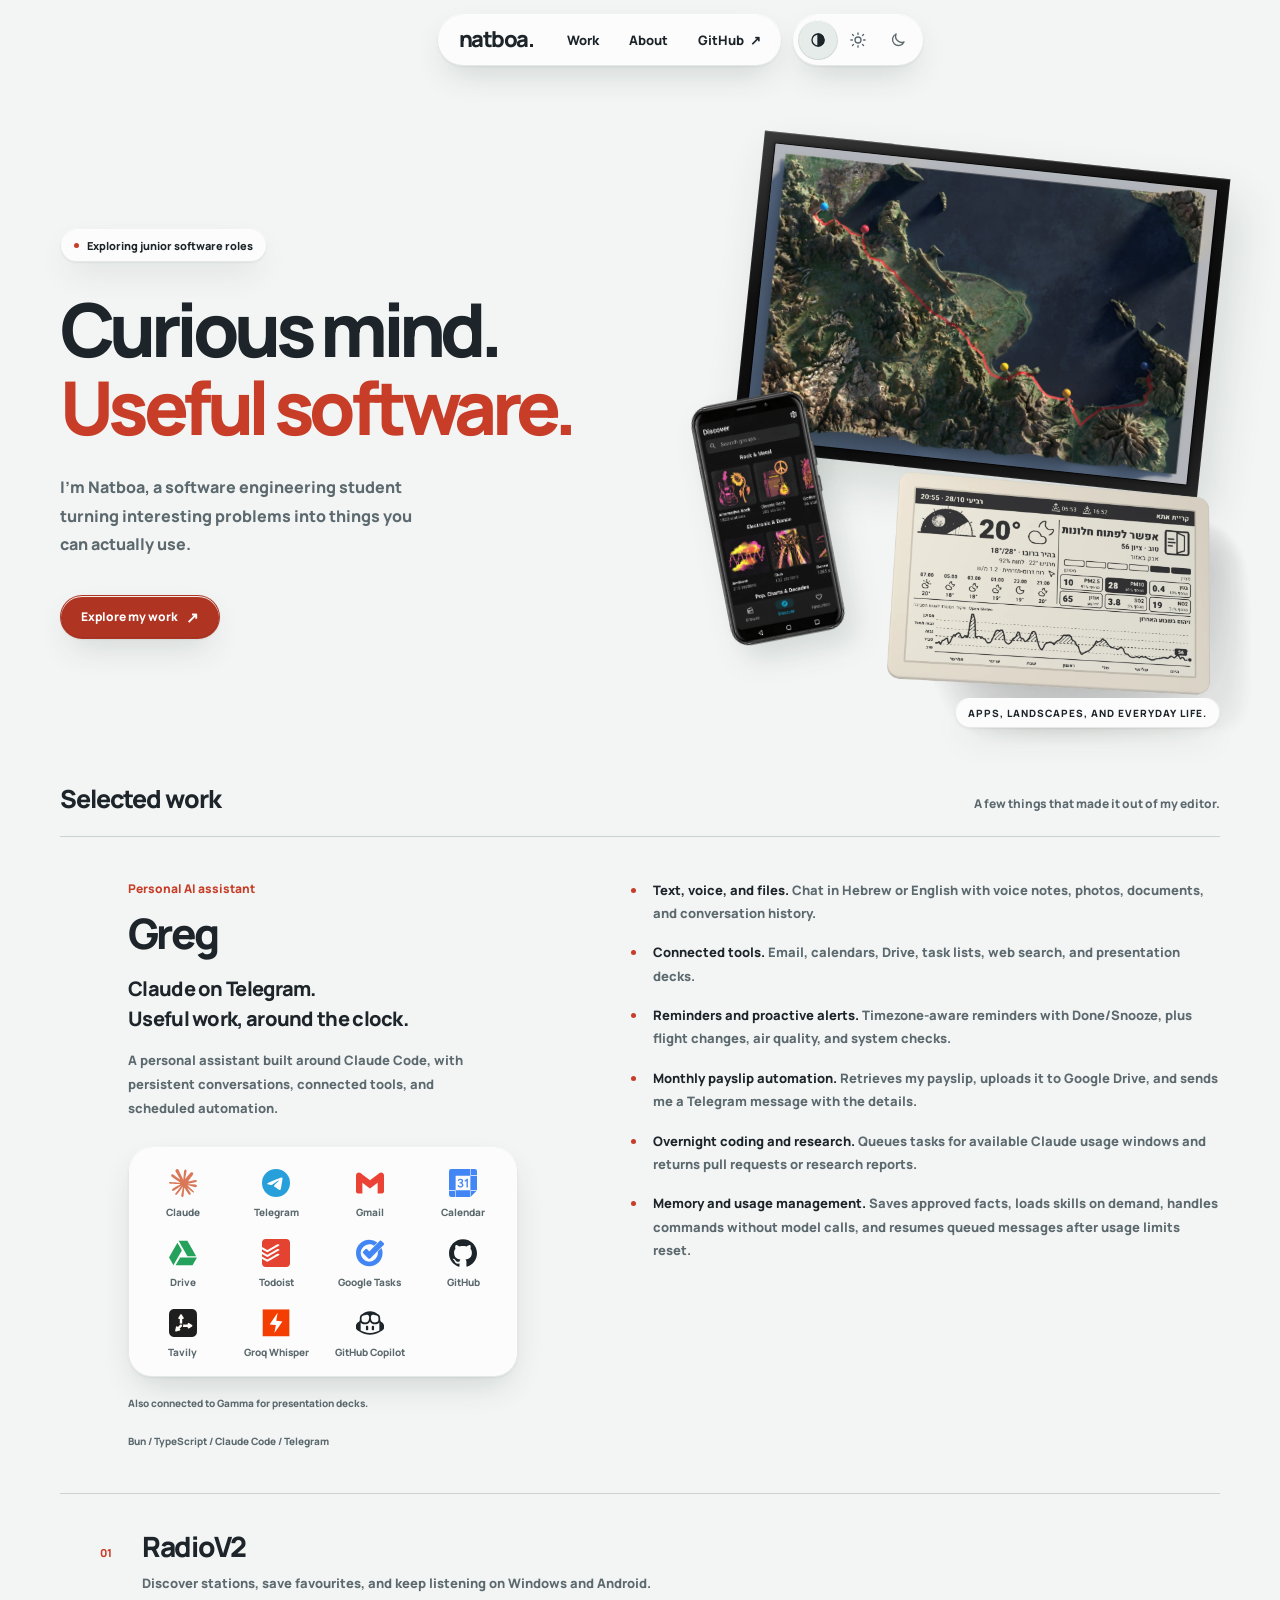
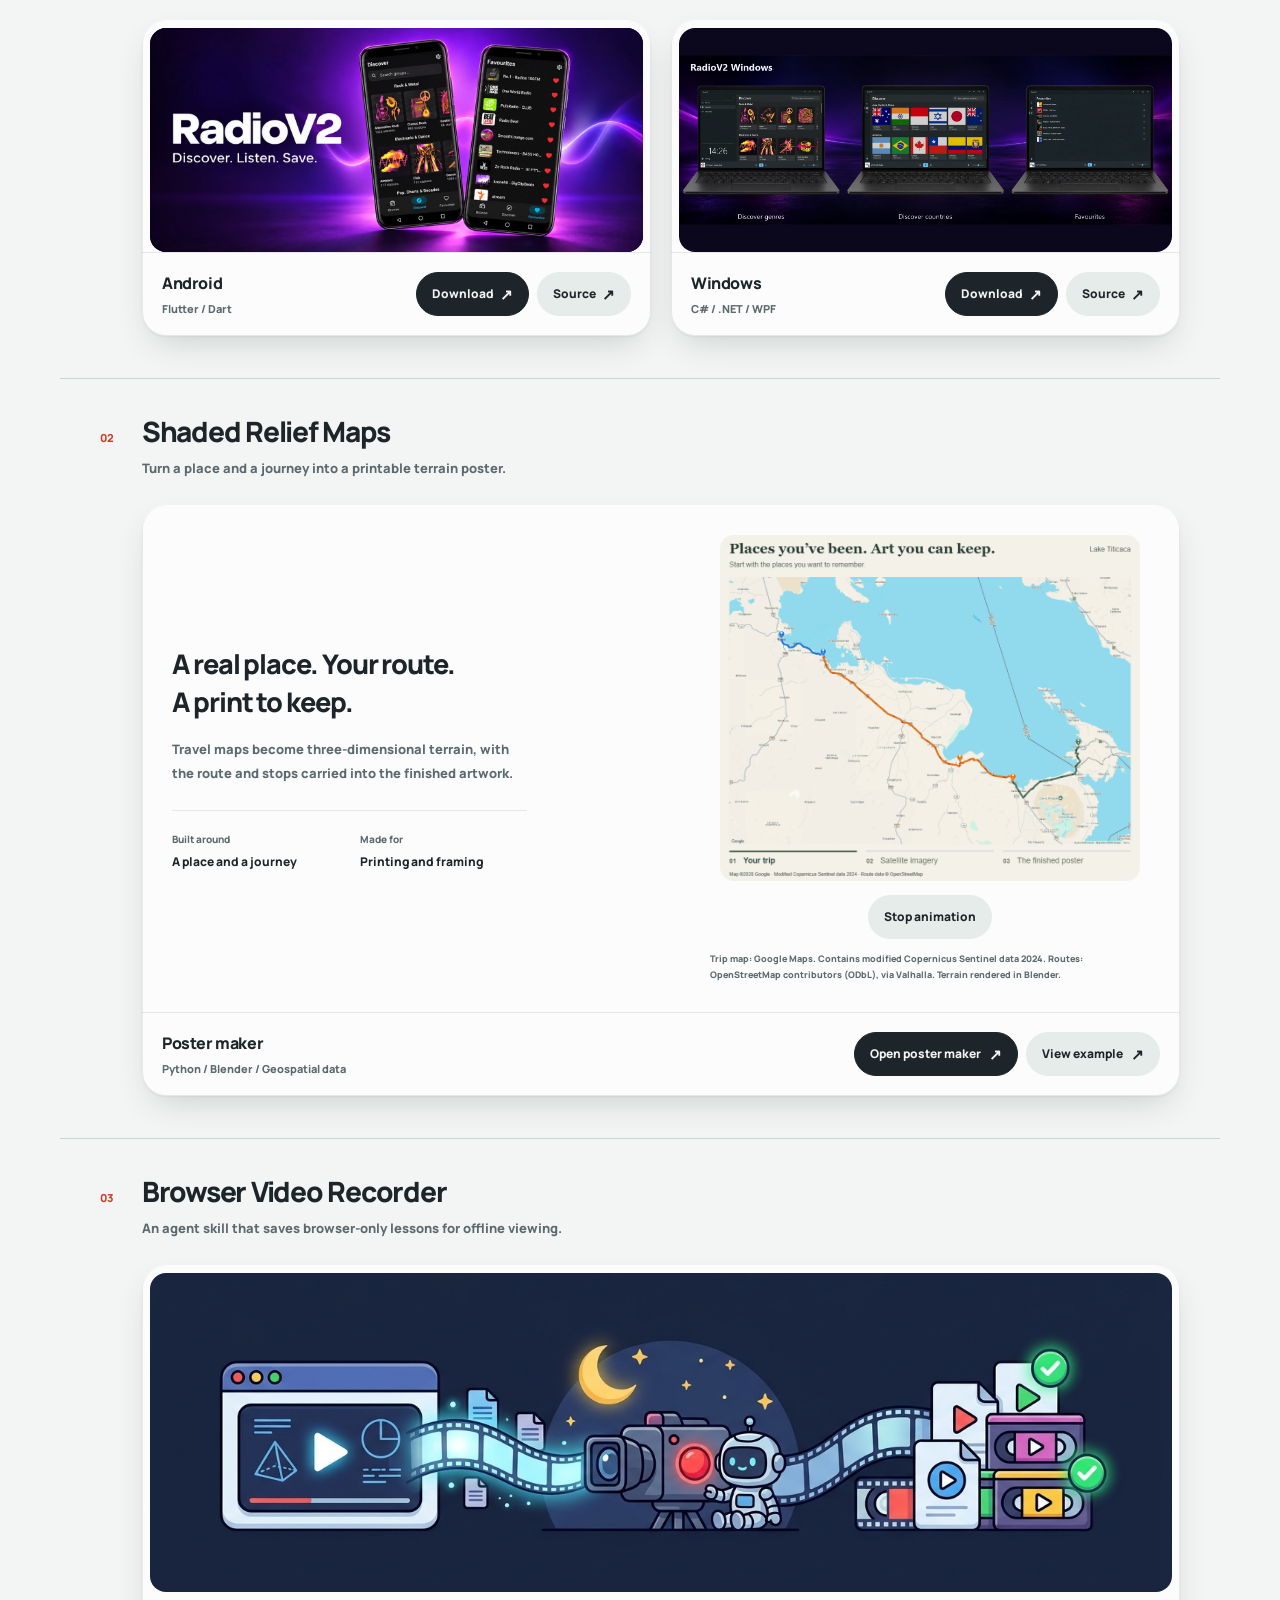
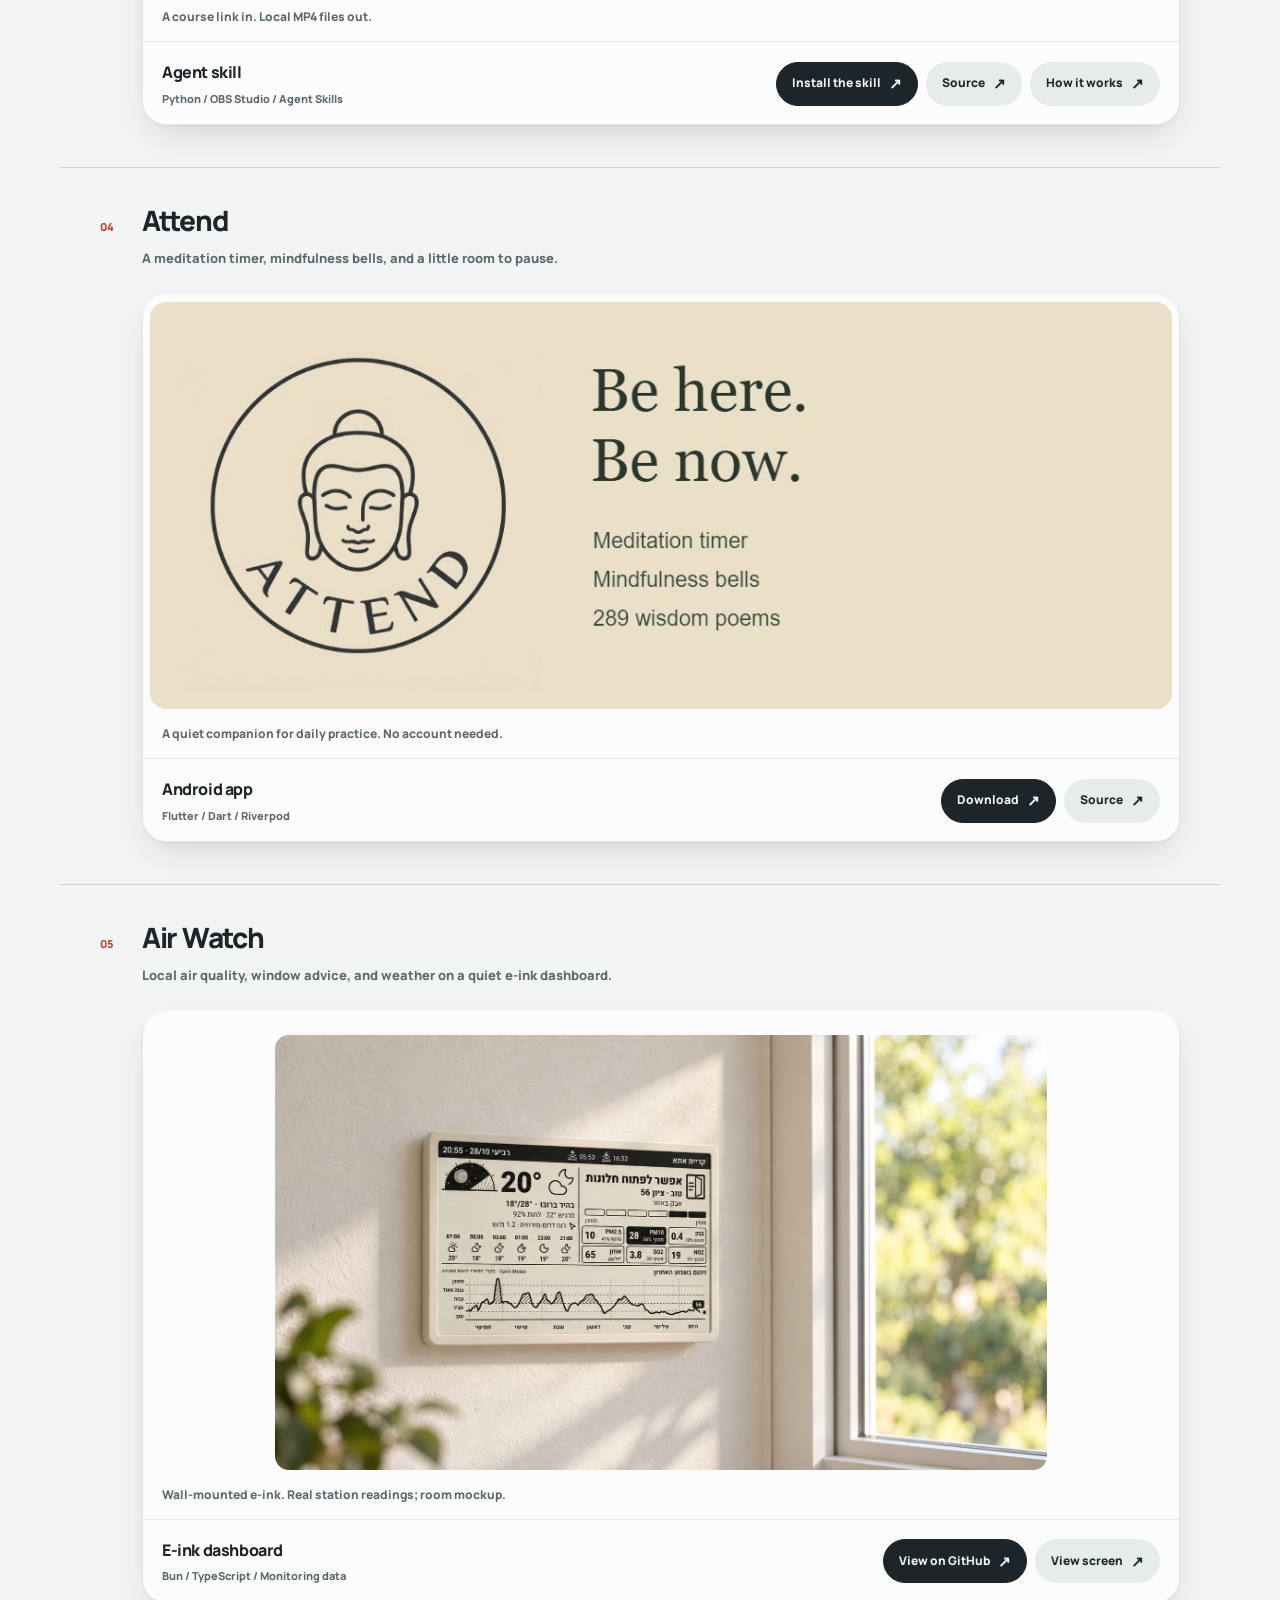
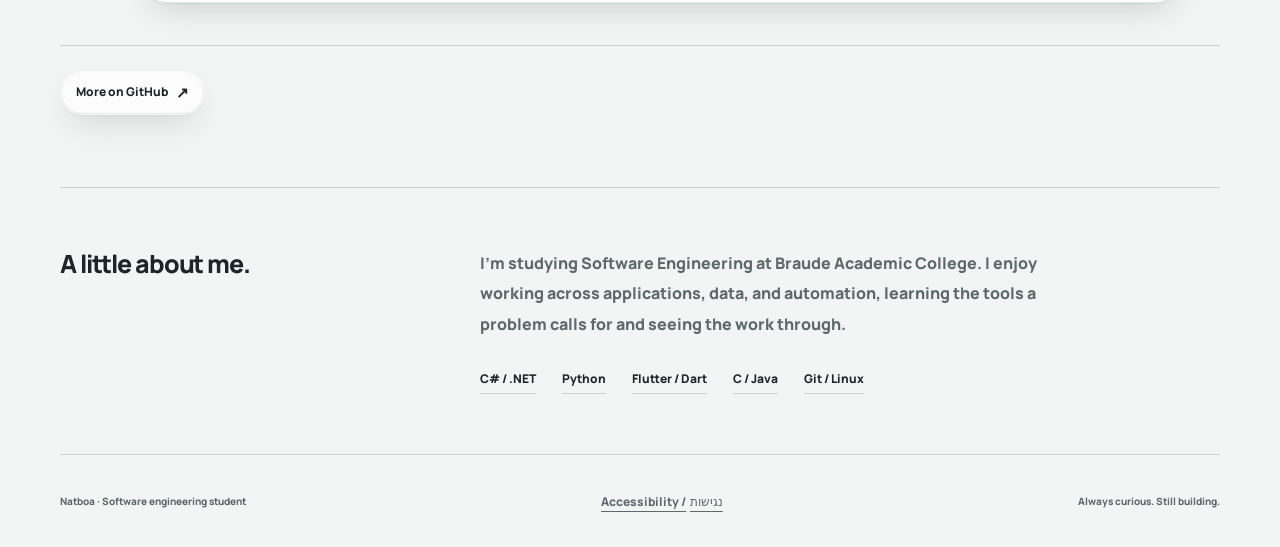
==== commit aa1f8c36: "Stop hero objects flickering on hover in Chrome The hero objects shared a preserve-3d context while " ====
--- a/index.html
+++ b/index.html
@@ -24,7 +24,7 @@
   </script>
   <link rel="stylesheet" href="styles.css?v=10">
   <link rel="stylesheet" href="glass.css?v=1">
-  <link rel="stylesheet" href="motion.css?v=1">
+  <link rel="stylesheet" href="motion.css?v=2">
   <script src="app.js?v=4" defer></script>
   <script src="glass.js?v=1" defer></script>
   <script src="motion.js?v=1" defer></script>
--- a/motion.css
+++ b/motion.css
@@ -20,7 +20,8 @@
 @keyframes rise { from { opacity: 0; translate: 0 .5em; filter: blur(10px); } }
 
 /* Objects land with their own spring, then keep a slow float so the desk feels alive. */
-.hero-objects { perspective: 1400px; transform-style: preserve-3d; }
+/* No preserve-3d here: the desk tilts as one flat surface. A shared 3D context puts the
+   three objects in one plane, and Chrome then re-sorts them every frame, so they flicker. */
 .hero-objects .terrain-print { animation: land 1100ms var(--ease-spring) 300ms backwards, float 7s ease-in-out 1.4s infinite alternate; }
 .hero-objects .phone-object { animation: land 1100ms var(--ease-spring) 420ms backwards, float 6s ease-in-out 1.6s infinite alternate-reverse; }
 .hero-objects .eink-object { animation: land 1100ms var(--ease-spring) 540ms backwards, float 8s ease-in-out 1.8s infinite alternate; }
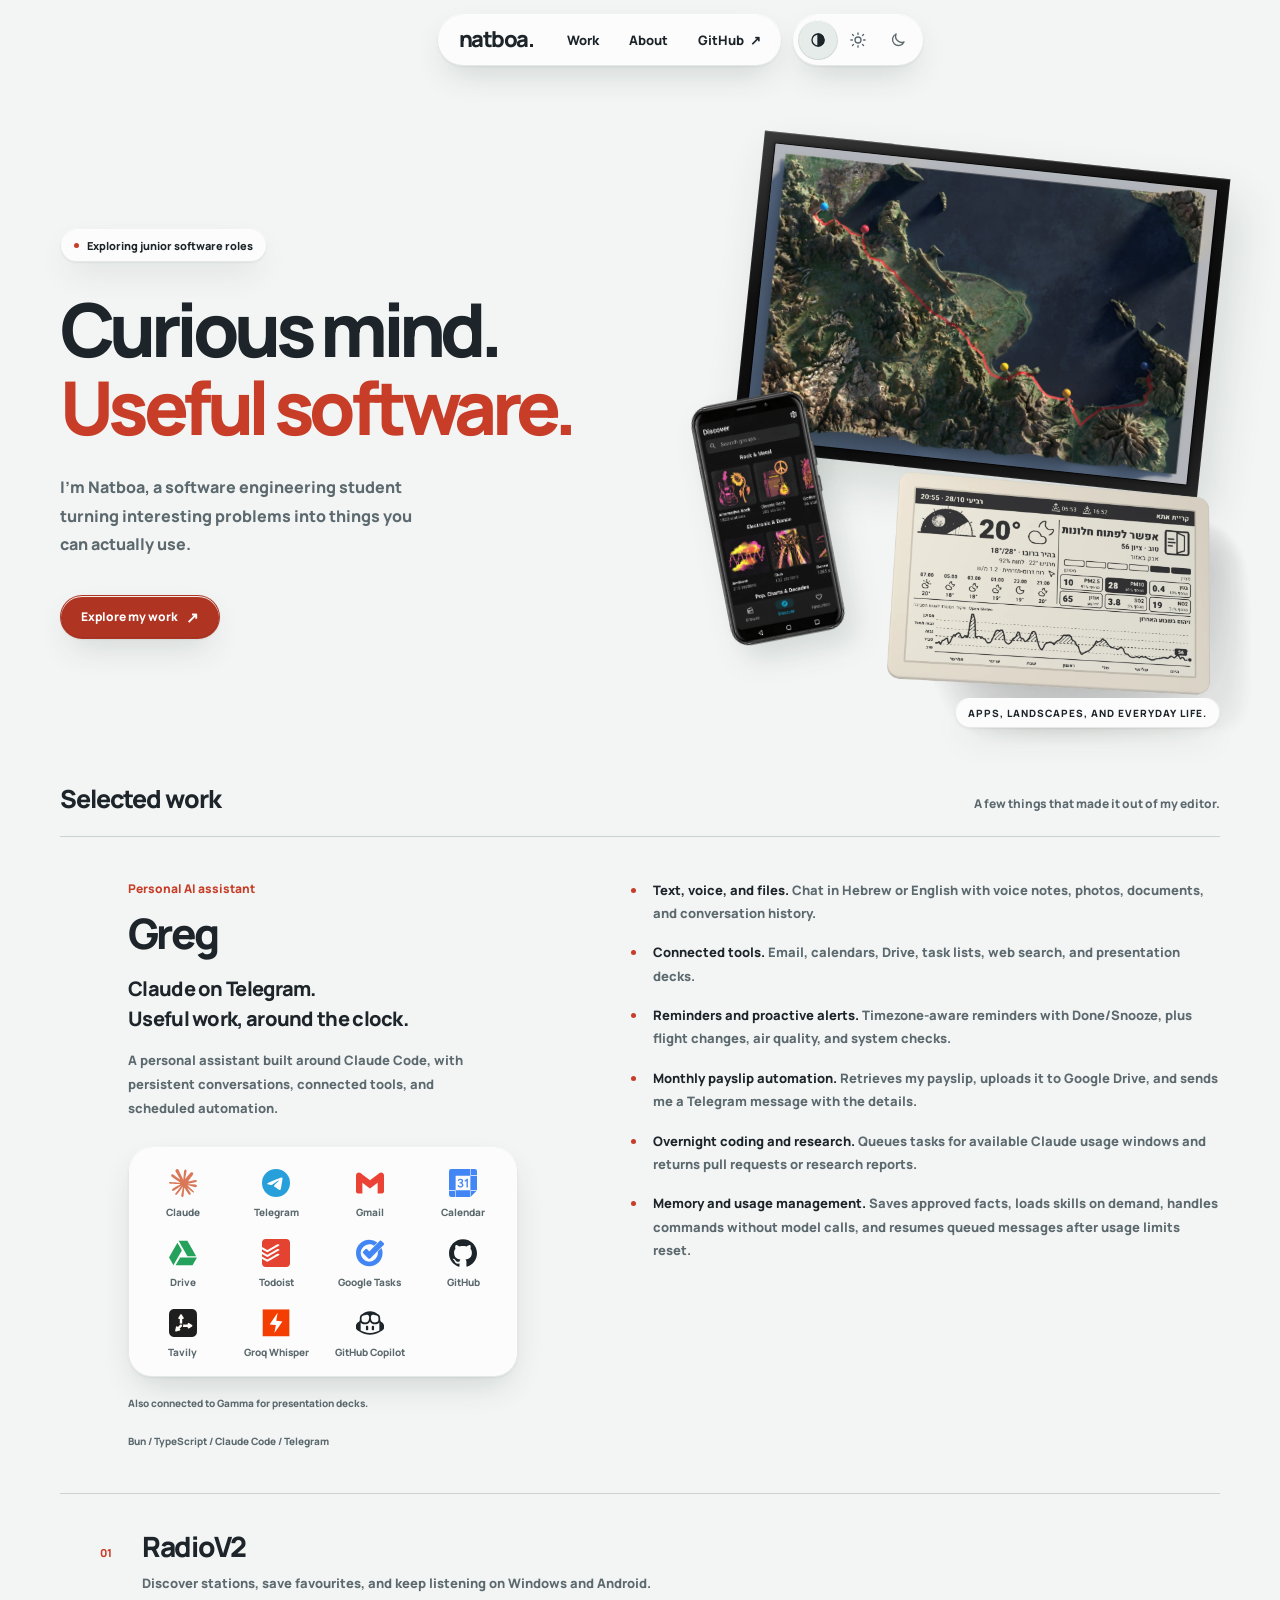
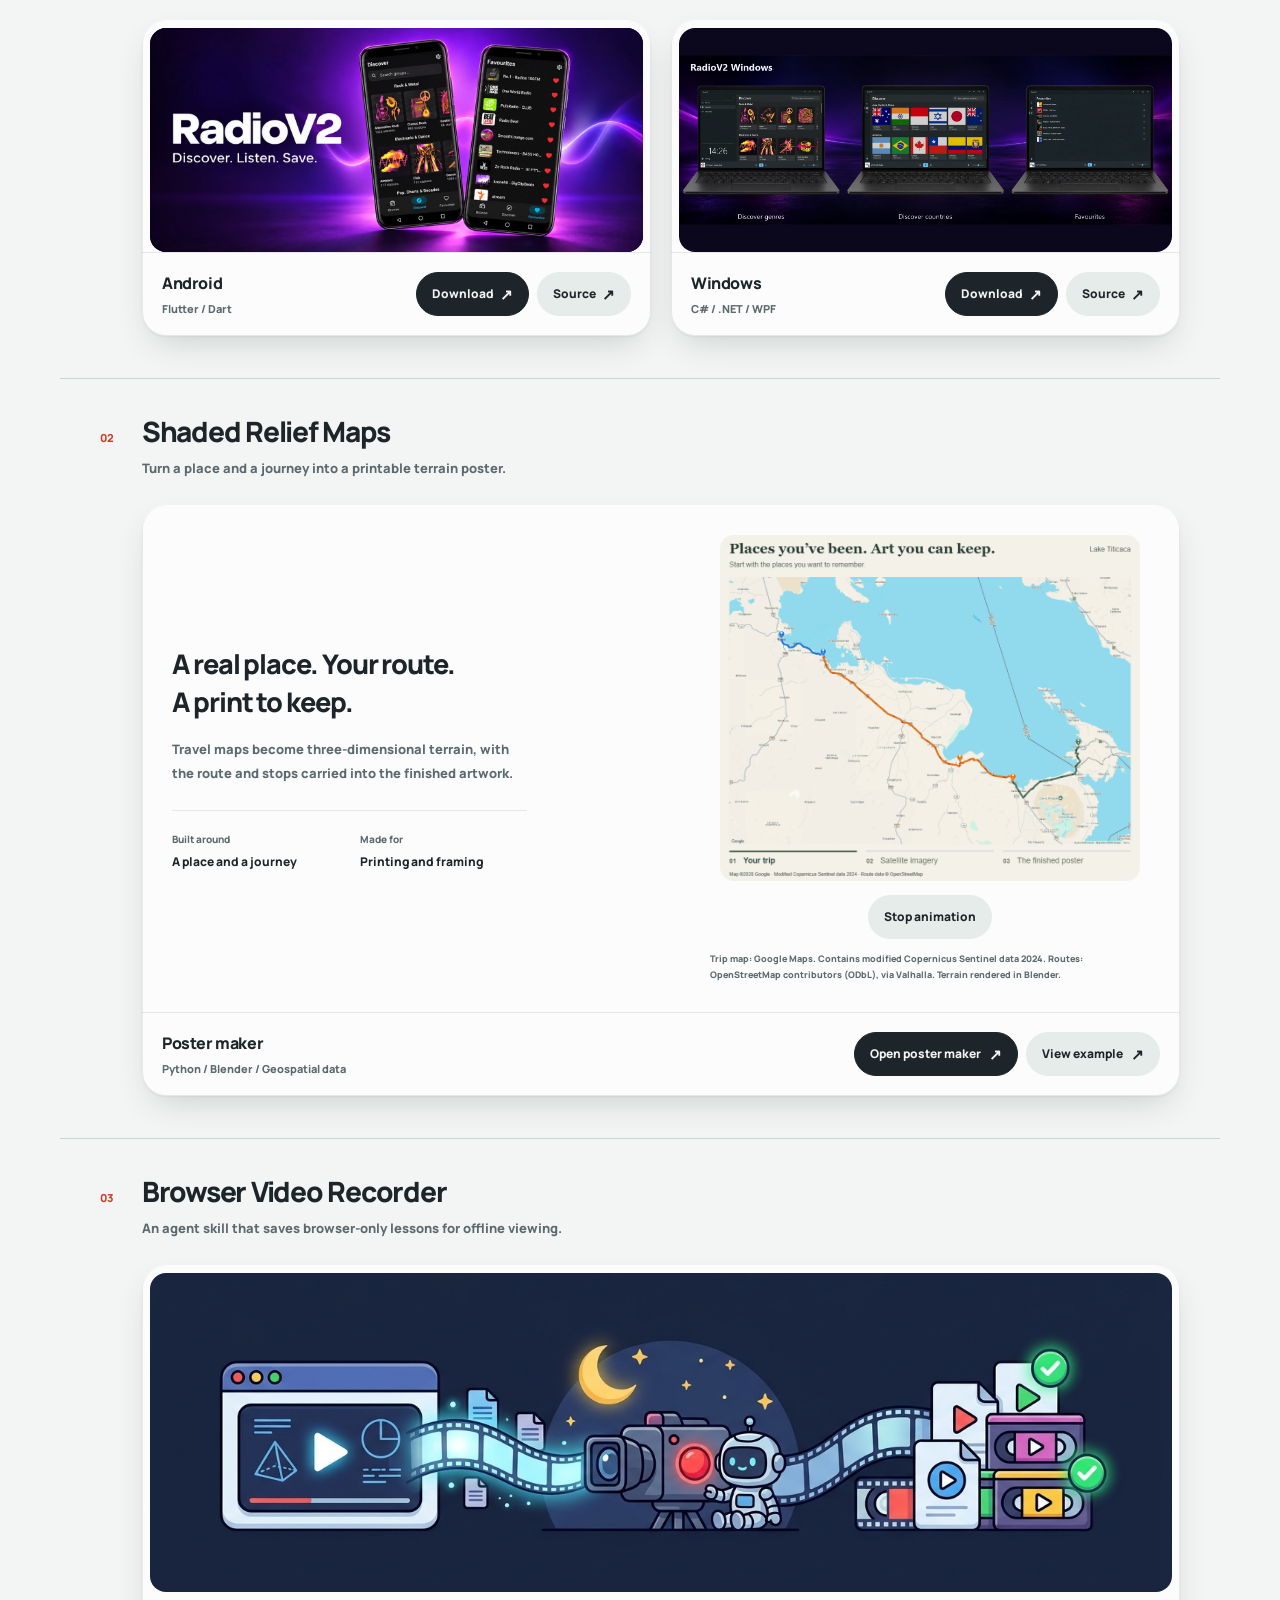
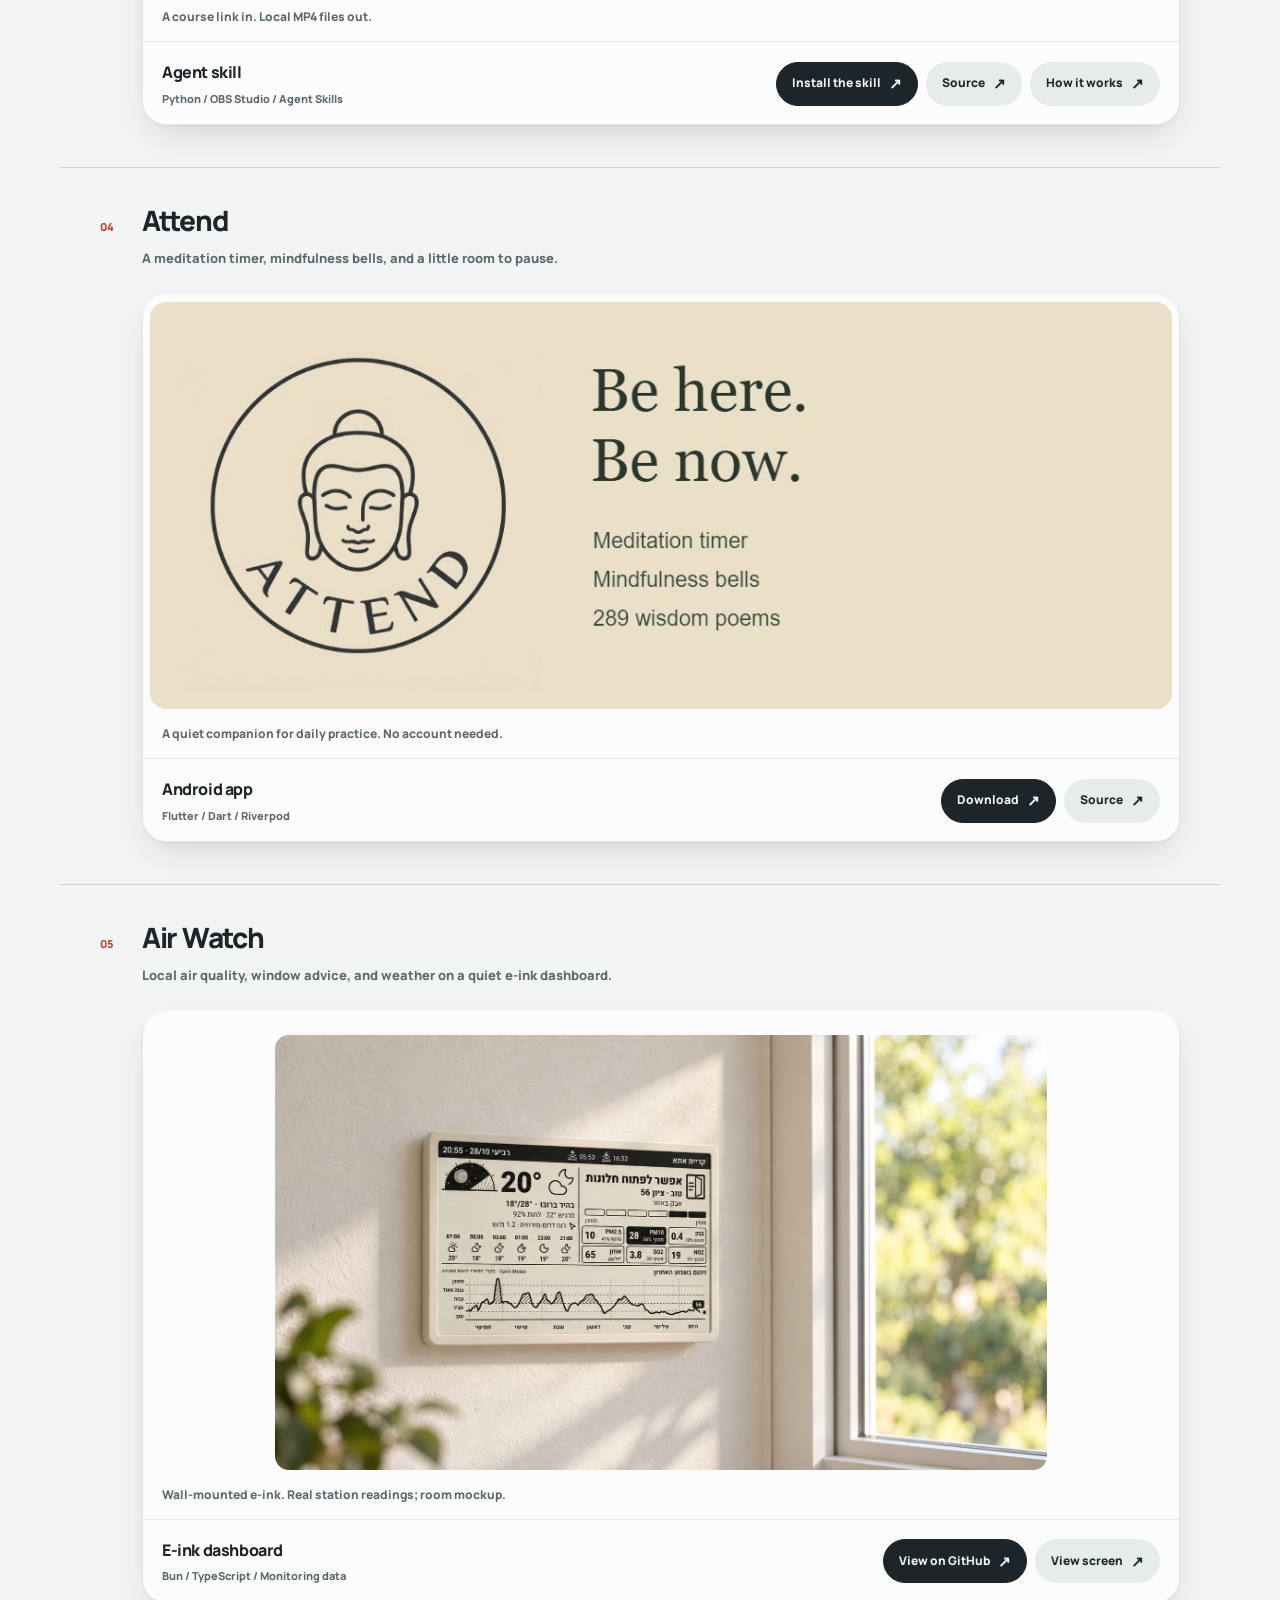
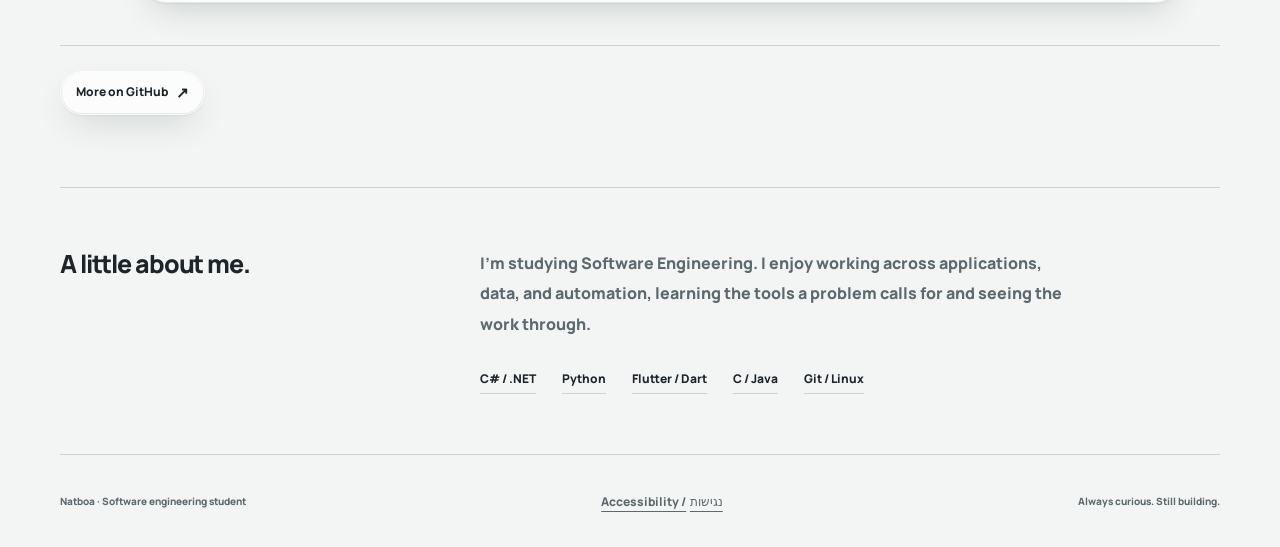
==== commit 15cb381b: "Remove institution name from site bio and meta description" ====
--- a/index.html
+++ b/index.html
@@ -3,7 +3,7 @@
 <head>
   <meta charset="utf-8">
   <meta name="viewport" content="width=device-width, initial-scale=1">
-  <meta name="description" content="Natboa, Software Engineering student at Braude Academic College. Explore my radio apps, terrain poster maker, and automation tools.">
+  <meta name="description" content="Natboa, Software Engineering student. Explore my radio apps, terrain poster maker, and automation tools.">
   <meta name="theme-color" content="#f3f5f4" media="(prefers-color-scheme: light)">
   <meta name="theme-color" content="#151c1d" media="(prefers-color-scheme: dark)">
   <meta property="og:title" content="Natboa | Curious mind. Useful software.">
@@ -204,7 +204,7 @@
       <section class="about" id="about" aria-labelledby="about-title">
         <h2 id="about-title">A little about me.</h2>
         <div>
-          <p>I'm studying Software Engineering at Braude Academic College. I enjoy working across applications, data, and automation, learning the tools a problem calls for and seeing the work through.</p>
+          <p>I'm studying Software Engineering. I enjoy working across applications, data, and automation, learning the tools a problem calls for and seeing the work through.</p>
           <ul class="skills" aria-label="Technologies I work with"><li>C# / .NET</li><li>Python</li><li>Flutter / Dart</li><li>C / Java</li><li>Git / Linux</li></ul>
         </div>
       </section>
